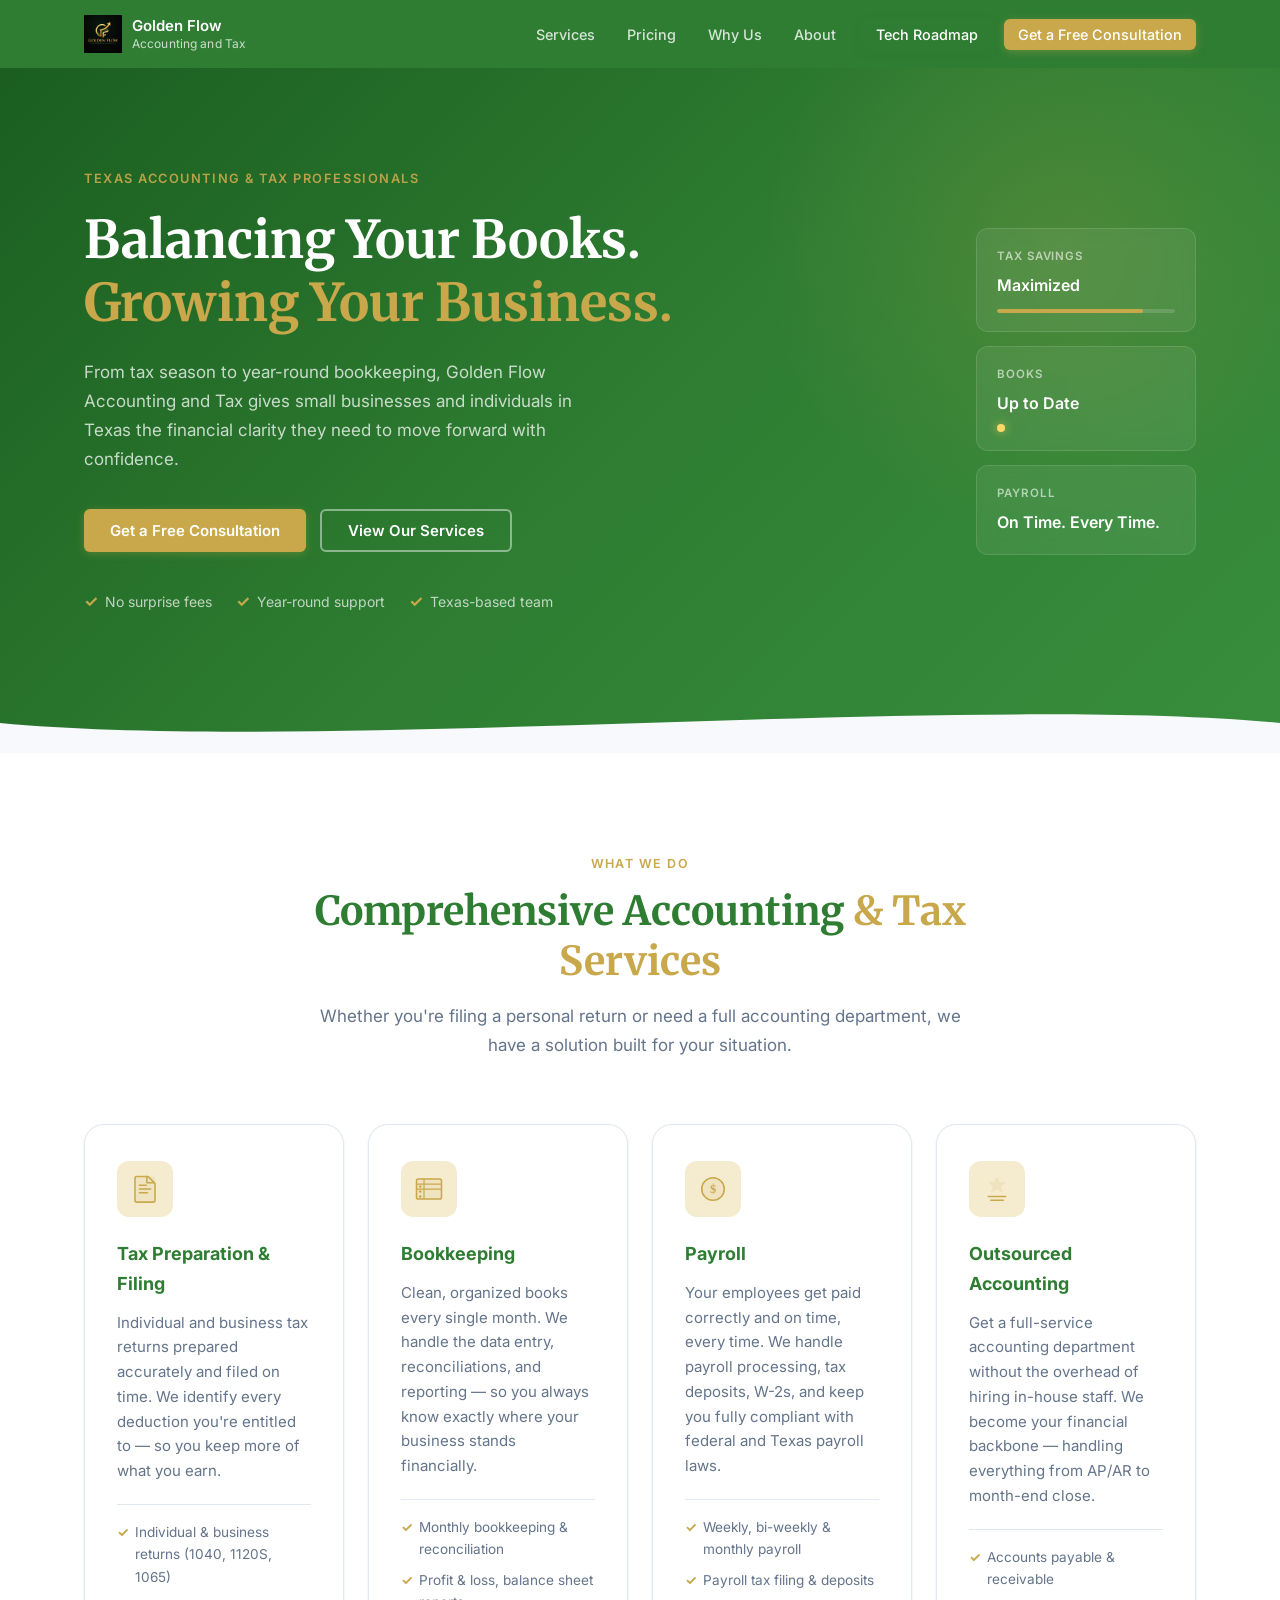
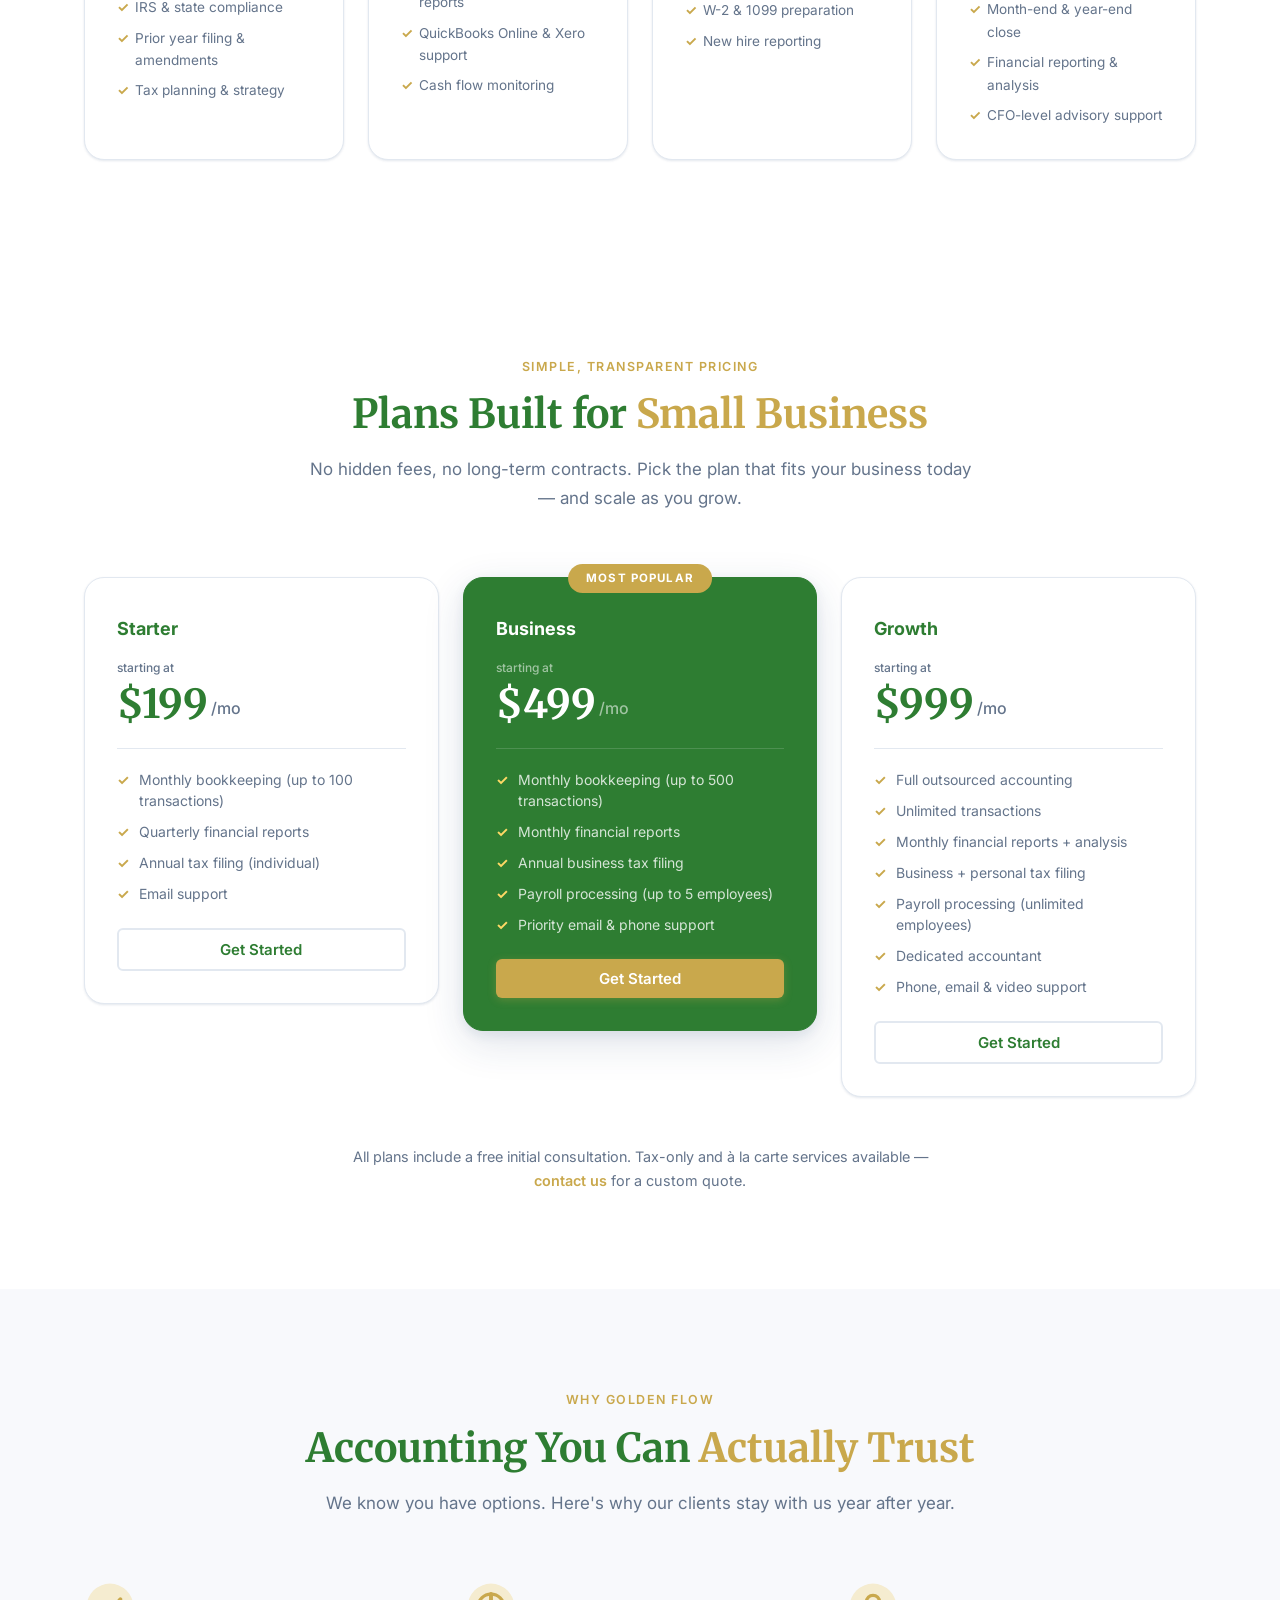
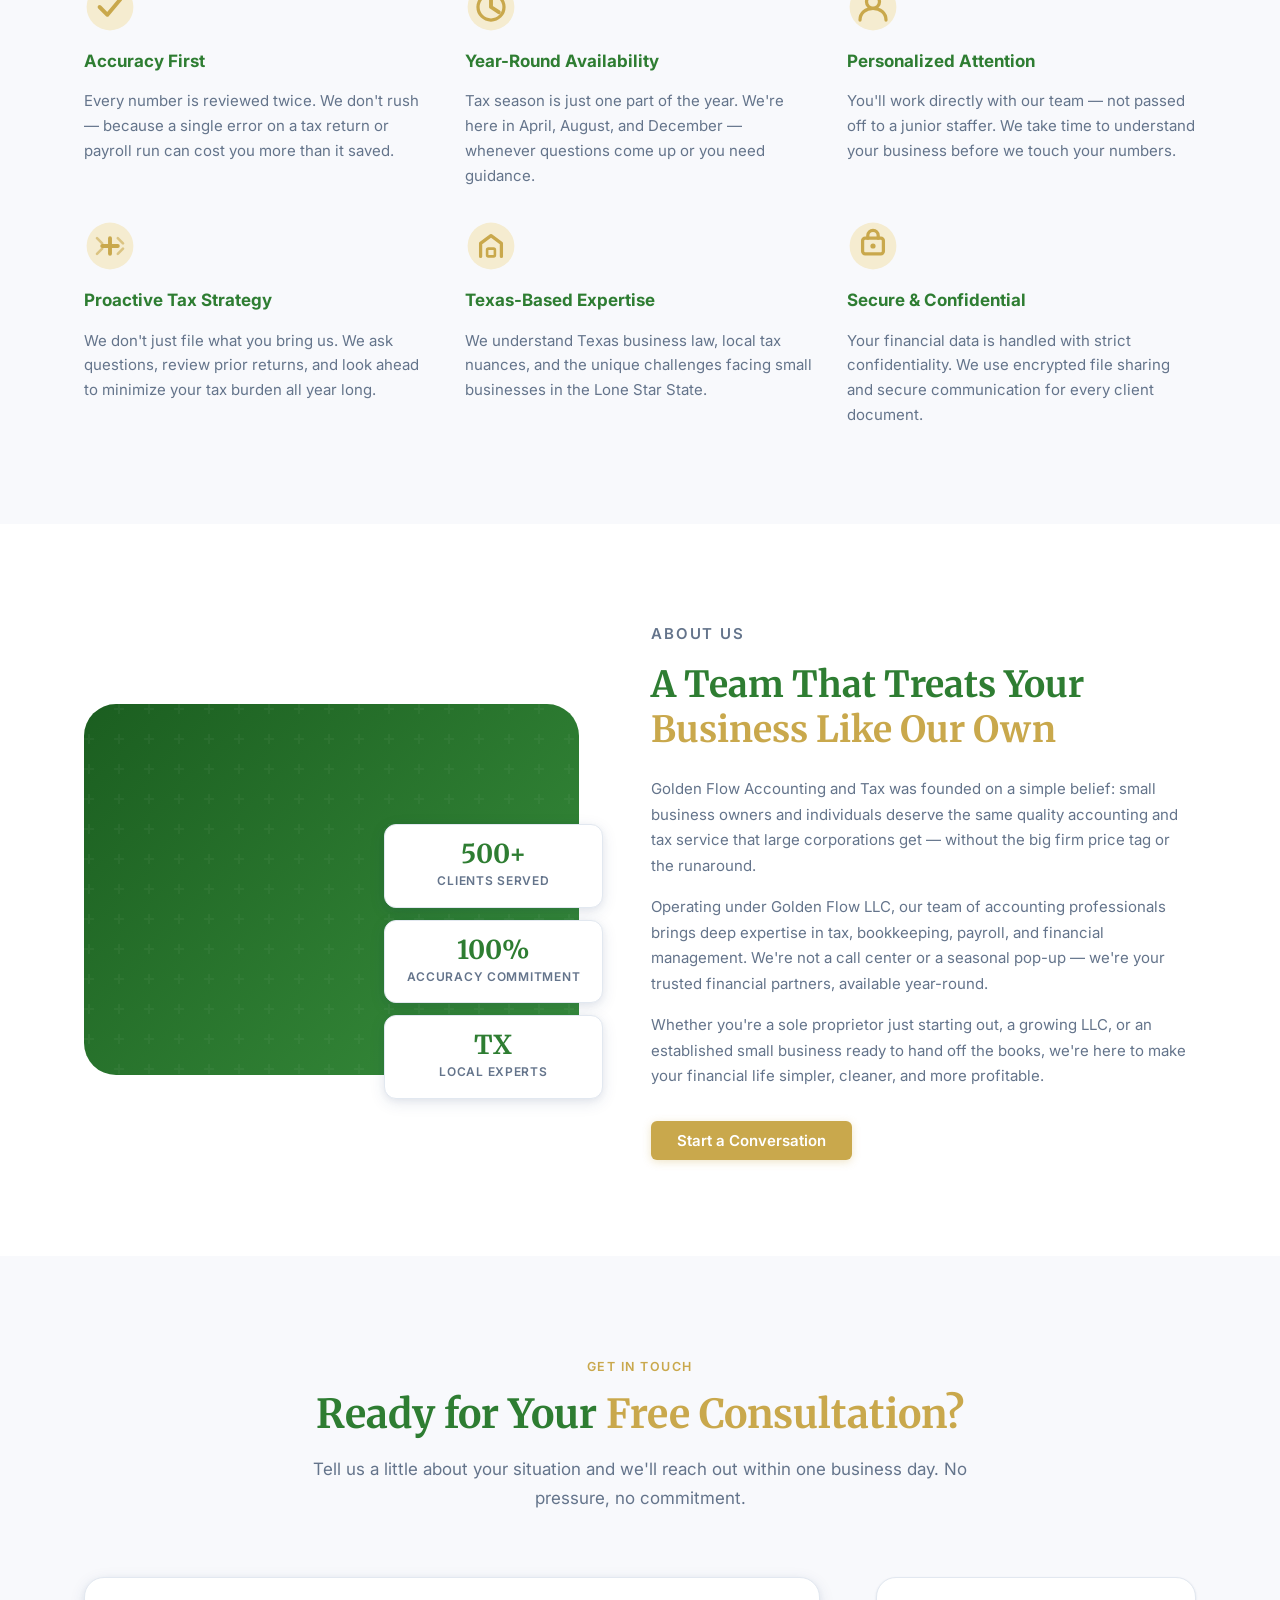
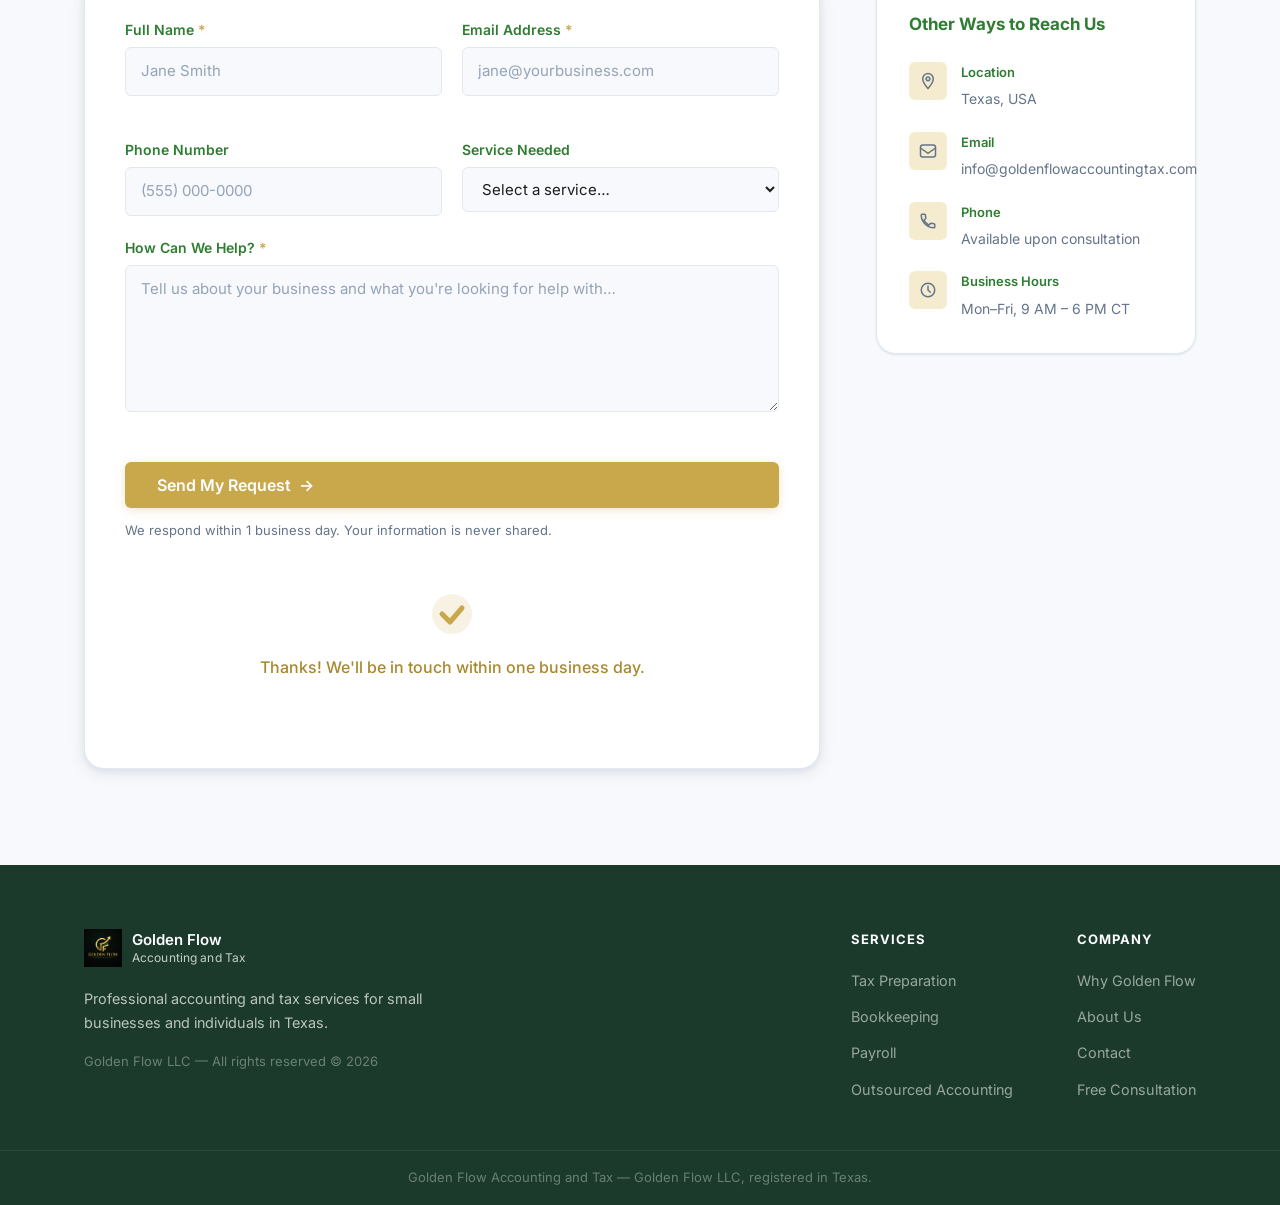
==== index.html @ 3026d21f "Add technical roadmap page with 20 project ideas - Created comprehensive technical roadmap HTML page" ====
<!DOCTYPE html>
<html lang="en">
<head>
  <meta charset="UTF-8" />
  <meta name="viewport" content="width=device-width, initial-scale=1.0" />
  <meta name="description" content="Golden Flow Accounting and Tax — Professional tax preparation, bookkeeping, payroll, and outsourced accounting services for small businesses and individuals in Texas." />
  <title>Golden Flow Accounting and Tax | Texas CPA &amp; Tax Services</title>
  <link rel="stylesheet" href="style.css?v=1774931670" />
  <link rel="preconnect" href="https://fonts.googleapis.com" />
  <link rel="preconnect" href="https://fonts.gstatic.com" crossorigin />
  <link href="https://fonts.googleapis.com/css2?family=Inter:wght@300;400;500;600;700&family=Merriweather:wght@400;700&display=swap" rel="stylesheet" />
</head>
<body>

  <!-- ===== NAVIGATION ===== -->
  <header class="site-header" id="site-header">
    <nav class="nav container">
      <a href="#hero" class="nav-logo">
        <img src="logo.png?v=5" alt="Golden Flow Accounting and Tax" class="logo-image" />
        <span class="logo-text">Golden Flow <em>Accounting and Tax</em></span>
      </a>
      <button class="nav-toggle" id="navToggle" aria-label="Toggle navigation" aria-expanded="false">
        <span></span><span></span><span></span>
      </button>
      <ul class="nav-links" id="navLinks">
        <li><a href="#services">Services</a></li>
        <li><a href="#pricing">Pricing</a></li>
        <li><a href="#why-us">Why Us</a></li>
        <li><a href="#about">About</a></li>
        <li><a href="technical-roadmap.html" class="nav-tech">Tech Roadmap</a></li>
        <li><a href="#contact" class="nav-cta">Get a Free Consultation</a></li>
      </ul>
    </nav>
  </header>

  <main>

    <!-- ===== HERO ===== -->
    <section class="hero" id="hero">
      <div class="hero-bg-shape"></div>
      <div class="container hero-inner">
        <div class="hero-content">
          <p class="hero-eyebrow">Texas Accounting &amp; Tax Professionals</p>
          <h1>Balancing Your Books.<br /><span class="accent-text">Growing Your Business.</span></h1>
          <p class="hero-sub">From tax season to year-round bookkeeping, Golden Flow Accounting and Tax gives small businesses and individuals in Texas the financial clarity they need to move forward with confidence.</p>
          <div class="hero-actions">
            <a href="#contact" class="btn btn-primary">Get a Free Consultation</a>
            <a href="#services" class="btn btn-outline">View Our Services</a>
          </div>
          <ul class="hero-trust">
            <li><span class="check-icon">&#10003;</span> No surprise fees</li>
            <li><span class="check-icon">&#10003;</span> Year-round support</li>
            <li><span class="check-icon">&#10003;</span> Texas-based team</li>
          </ul>
        </div>
        <div class="hero-visual" aria-hidden="true">
          <div class="hero-card card-1">
            <div class="hc-label">Tax Savings</div>
            <div class="hc-value">Maximized</div>
            <div class="hc-bar"><div class="hc-fill"></div></div>
          </div>
          <div class="hero-card card-2">
            <div class="hc-label">Books</div>
            <div class="hc-value">Up to Date</div>
            <div class="hc-dot dot-green"></div>
          </div>
          <div class="hero-card card-3">
            <div class="hc-label">Payroll</div>
            <div class="hc-value">On Time. Every Time.</div>
          </div>
        </div>
      </div>
      <div class="hero-wave">
        <svg viewBox="0 0 1440 80" preserveAspectRatio="none" xmlns="http://www.w3.org/2000/svg">
          <path d="M0,40 C360,80 1080,0 1440,40 L1440,80 L0,80 Z" fill="#F8F9FC"/>
        </svg>
      </div>
    </section>

    <!-- ===== SERVICES ===== -->
    <section class="services section" id="services">
      <div class="container">
        <div class="section-header">
          <p class="section-label">What We Do</p>
          <h2>Comprehensive Accounting <span class="accent-text">& Tax Services</span></h2>
          <p class="section-sub">Whether you're filing a personal return or need a full accounting department, we have a solution built for your situation.</p>
        </div>
        <div class="services-grid">

          <article class="service-card" data-service="tax">
            <div class="service-icon">
              <svg viewBox="0 0 48 48" fill="none" xmlns="http://www.w3.org/2000/svg" aria-hidden="true">
                <rect x="8" y="4" width="32" height="40" rx="3" fill="currentColor" opacity="0.12"/>
                <path d="M8 7a3 3 0 013-3h18l11 11v27a3 3 0 01-3 3H11a3 3 0 01-3-3V7z" stroke="currentColor" stroke-width="2.5" fill="none"/>
                <path d="M27 4v10h11" stroke="currentColor" stroke-width="2.5" stroke-linecap="round" stroke-linejoin="round"/>
                <line x1="15" y1="24" x2="33" y2="24" stroke="currentColor" stroke-width="2.5" stroke-linecap="round"/>
                <line x1="15" y1="30" x2="28" y2="30" stroke="currentColor" stroke-width="2.5" stroke-linecap="round"/>
                <line x1="15" y1="18" x2="26" y2="18" stroke="currentColor" stroke-width="2.5" stroke-linecap="round"/>
              </svg>
            </div>
            <h3>Tax Preparation &amp; Filing</h3>
            <p>Individual and business tax returns prepared accurately and filed on time. We identify every deduction you're entitled to — so you keep more of what you earn.</p>
            <ul class="service-features">
              <li>Individual &amp; business returns (1040, 1120S, 1065)</li>
              <li>IRS &amp; state compliance</li>
              <li>Prior year filing &amp; amendments</li>
              <li>Tax planning &amp; strategy</li>
            </ul>
          </article>

          <article class="service-card" data-service="bookkeeping">
            <div class="service-icon">
              <svg viewBox="0 0 48 48" fill="none" xmlns="http://www.w3.org/2000/svg" aria-hidden="true">
                <rect x="4" y="8" width="40" height="32" rx="3" fill="currentColor" opacity="0.12"/>
                <rect x="4" y="8" width="40" height="32" rx="3" stroke="currentColor" stroke-width="2.5" fill="none"/>
                <line x1="4" y1="16" x2="44" y2="16" stroke="currentColor" stroke-width="2"/>
                <line x1="4" y1="24" x2="44" y2="24" stroke="currentColor" stroke-width="2"/>
                <line x1="16" y1="8" x2="16" y2="40" stroke="currentColor" stroke-width="2"/>
                <circle cx="10" cy="20" r="2" fill="currentColor"/>
                <circle cx="10" cy="28" r="2" fill="currentColor"/>
                <circle cx="10" cy="36" r="2" fill="currentColor"/>
              </svg>
            </div>
            <h3>Bookkeeping</h3>
            <p>Clean, organized books every single month. We handle the data entry, reconciliations, and reporting — so you always know exactly where your business stands financially.</p>
            <ul class="service-features">
              <li>Monthly bookkeeping &amp; reconciliation</li>
              <li>Profit &amp; loss, balance sheet reports</li>
              <li>QuickBooks Online &amp; Xero support</li>
              <li>Cash flow monitoring</li>
            </ul>
          </article>

          <article class="service-card" data-service="payroll">
            <div class="service-icon">
              <svg viewBox="0 0 48 48" fill="none" xmlns="http://www.w3.org/2000/svg" aria-hidden="true">
                <circle cx="24" cy="24" r="18" fill="currentColor" opacity="0.12"/>
                <circle cx="24" cy="24" r="18" stroke="currentColor" stroke-width="2.5" fill="none"/>
                <text x="24" y="31" text-anchor="middle" font-size="20" font-weight="700" fill="currentColor" font-family="serif">$</text>
              </svg>
            </div>
            <h3>Payroll</h3>
            <p>Your employees get paid correctly and on time, every time. We handle payroll processing, tax deposits, W-2s, and keep you fully compliant with federal and Texas payroll laws.</p>
            <ul class="service-features">
              <li>Weekly, bi-weekly &amp; monthly payroll</li>
              <li>Payroll tax filing &amp; deposits</li>
              <li>W-2 &amp; 1099 preparation</li>
              <li>New hire reporting</li>
            </ul>
          </article>

          <article class="service-card" data-service="outsourced">
            <div class="service-icon">
              <svg viewBox="0 0 48 48" fill="none" xmlns="http://www.w3.org/2000/svg" aria-hidden="true">
                <path d="M24 6l4 8h8l-6.5 6 2.5 8L24 23l-8 5 2.5-8L12 14h8z" fill="currentColor" opacity="0.12" stroke="currentColor" stroke-width="2.5" stroke-linejoin="round"/>
                <path d="M10 36h28M14 42h20" stroke="currentColor" stroke-width="2.5" stroke-linecap="round"/>
              </svg>
            </div>
            <h3>Outsourced Accounting</h3>
            <p>Get a full-service accounting department without the overhead of hiring in-house staff. We become your financial backbone — handling everything from AP/AR to month-end close.</p>
            <ul class="service-features">
              <li>Accounts payable &amp; receivable</li>
              <li>Month-end &amp; year-end close</li>
              <li>Financial reporting &amp; analysis</li>
              <li>CFO-level advisory support</li>
            </ul>
          </article>

        </div>
      </div>
    </section>

    <!-- ===== PRICING ===== -->
    <section class="pricing section" id="pricing">
      <div class="container">
        <div class="section-header">
          <p class="section-label">Simple, Transparent Pricing</p>
          <h2>Plans Built for <span class="accent-text">Small Business</span></h2>
          <p class="section-sub">No hidden fees, no long-term contracts. Pick the plan that fits your business today — and scale as you grow.</p>
        </div>
        <div class="pricing-grid">

          <article class="pricing-card">
            <div class="pricing-card-header">
              <h3>Starter</h3>
              <div class="pricing-price">
                <span class="pricing-from">starting at</span>
                <span class="pricing-amount">$199</span>
                <span class="pricing-period">/mo</span>
              </div>
            </div>
            <ul class="pricing-features">
              <li>Monthly bookkeeping (up to 100 transactions)</li>
              <li>Quarterly financial reports</li>
              <li>Annual tax filing (individual)</li>
              <li>Email support</li>
            </ul>
            <a href="#contact" class="btn btn-ghost">Get Started</a>
          </article>

          <article class="pricing-card pricing-card--featured">
            <div class="pricing-badge">Most Popular</div>
            <div class="pricing-card-header">
              <h3>Business</h3>
              <div class="pricing-price">
                <span class="pricing-from">starting at</span>
                <span class="pricing-amount">$499</span>
                <span class="pricing-period">/mo</span>
              </div>
            </div>
            <ul class="pricing-features">
              <li>Monthly bookkeeping (up to 500 transactions)</li>
              <li>Monthly financial reports</li>
              <li>Annual business tax filing</li>
              <li>Payroll processing (up to 5 employees)</li>
              <li>Priority email &amp; phone support</li>
            </ul>
            <a href="#contact" class="btn btn-primary">Get Started</a>
          </article>

          <article class="pricing-card">
            <div class="pricing-card-header">
              <h3>Growth</h3>
              <div class="pricing-price">
                <span class="pricing-from">starting at</span>
                <span class="pricing-amount">$999</span>
                <span class="pricing-period">/mo</span>
              </div>
            </div>
            <ul class="pricing-features">
              <li>Full outsourced accounting</li>
              <li>Unlimited transactions</li>
              <li>Monthly financial reports + analysis</li>
              <li>Business + personal tax filing</li>
              <li>Payroll processing (unlimited employees)</li>
              <li>Dedicated accountant</li>
              <li>Phone, email &amp; video support</li>
            </ul>
            <a href="#contact" class="btn btn-ghost">Get Started</a>
          </article>

        </div>
        <p class="pricing-note">All plans include a free initial consultation. Tax-only and à la carte services available — <a href="#contact">contact us</a> for a custom quote.</p>
      </div>
    </section>

    <!-- ===== WHY CHOOSE US ===== -->
    <section class="why-us section section-alt" id="why-us">
      <div class="container">
        <div class="section-header">
          <p class="section-label">Why Golden Flow</p>
          <h2>Accounting You Can <span class="accent-text">Actually Trust</span></h2>
          <p class="section-sub">We know you have options. Here's why our clients stay with us year after year.</p>
        </div>
        <div class="pillars-grid">

          <div class="pillar">
            <div class="pillar-icon">
              <svg viewBox="0 0 40 40" fill="none" xmlns="http://www.w3.org/2000/svg" aria-hidden="true">
                <circle cx="20" cy="20" r="18" fill="var(--color-accent-light)"/>
                <path d="M12 20l6 6 10-12" stroke="var(--color-accent)" stroke-width="3" stroke-linecap="round" stroke-linejoin="round"/>
              </svg>
            </div>
            <h3>Accuracy First</h3>
            <p>Every number is reviewed twice. We don't rush — because a single error on a tax return or payroll run can cost you more than it saved.</p>
          </div>

          <div class="pillar">
            <div class="pillar-icon">
              <svg viewBox="0 0 40 40" fill="none" xmlns="http://www.w3.org/2000/svg" aria-hidden="true">
                <circle cx="20" cy="20" r="18" fill="var(--color-accent-light)"/>
                <path d="M20 10v10l6 4" stroke="var(--color-accent)" stroke-width="3" stroke-linecap="round" stroke-linejoin="round"/>
                <circle cx="20" cy="20" r="10" stroke="var(--color-accent)" stroke-width="2.5" fill="none"/>
              </svg>
            </div>
            <h3>Year-Round Availability</h3>
            <p>Tax season is just one part of the year. We're here in April, August, and December — whenever questions come up or you need guidance.</p>
          </div>

          <div class="pillar">
            <div class="pillar-icon">
              <svg viewBox="0 0 40 40" fill="none" xmlns="http://www.w3.org/2000/svg" aria-hidden="true">
                <circle cx="20" cy="20" r="18" fill="var(--color-accent-light)"/>
                <circle cx="20" cy="16" r="5" stroke="var(--color-accent)" stroke-width="2.5" fill="none"/>
                <path d="M10 30c0-5.5 4.5-9 10-9s10 3.5 10 9" stroke="var(--color-accent)" stroke-width="2.5" stroke-linecap="round" fill="none"/>
              </svg>
            </div>
            <h3>Personalized Attention</h3>
            <p>You'll work directly with our team — not passed off to a junior staffer. We take time to understand your business before we touch your numbers.</p>
          </div>

          <div class="pillar">
            <div class="pillar-icon">
              <svg viewBox="0 0 40 40" fill="none" xmlns="http://www.w3.org/2000/svg" aria-hidden="true">
                <circle cx="20" cy="20" r="18" fill="var(--color-accent-light)"/>
                <path d="M14 20h12M20 14v12" stroke="var(--color-accent)" stroke-width="3" stroke-linecap="round"/>
                <path d="M10 14l4 4M26 14l4 4M10 26l4-4M26 26l4-4" stroke="var(--color-accent)" stroke-width="2" stroke-linecap="round" opacity="0.6"/>
              </svg>
            </div>
            <h3>Proactive Tax Strategy</h3>
            <p>We don't just file what you bring us. We ask questions, review prior returns, and look ahead to minimize your tax burden all year long.</p>
          </div>

          <div class="pillar">
            <div class="pillar-icon">
              <svg viewBox="0 0 40 40" fill="none" xmlns="http://www.w3.org/2000/svg" aria-hidden="true">
                <circle cx="20" cy="20" r="18" fill="var(--color-accent-light)"/>
                <path d="M12 28V18l8-6 8 6v10" stroke="var(--color-accent)" stroke-width="2.5" stroke-linecap="round" stroke-linejoin="round" fill="none"/>
                <rect x="17" y="22" width="6" height="6" rx="1" stroke="var(--color-accent)" stroke-width="2" fill="none"/>
              </svg>
            </div>
            <h3>Texas-Based Expertise</h3>
            <p>We understand Texas business law, local tax nuances, and the unique challenges facing small businesses in the Lone Star State.</p>
          </div>

          <div class="pillar">
            <div class="pillar-icon">
              <svg viewBox="0 0 40 40" fill="none" xmlns="http://www.w3.org/2000/svg" aria-hidden="true">
                <circle cx="20" cy="20" r="18" fill="var(--color-accent-light)"/>
                <rect x="12" y="14" width="16" height="12" rx="2" stroke="var(--color-accent)" stroke-width="2.5" fill="none"/>
                <path d="M16 14v-2a4 4 0 018 0v2" stroke="var(--color-accent)" stroke-width="2.5" stroke-linecap="round" fill="none"/>
                <circle cx="20" cy="20" r="2" fill="var(--color-accent)"/>
              </svg>
            </div>
            <h3>Secure &amp; Confidential</h3>
            <p>Your financial data is handled with strict confidentiality. We use encrypted file sharing and secure communication for every client document.</p>
          </div>

        </div>
      </div>
    </section>

    <!-- ===== ABOUT ===== -->
    <section class="about section" id="about">
      <div class="container about-inner">
        <div class="about-visual" aria-hidden="true">
          <div class="about-shape"></div>
          <div class="about-stats">
            <div class="stat">
              <span class="stat-number">500+</span>
              <span class="stat-label">Clients Served</span>
            </div>
            <div class="stat">
              <span class="stat-number">100%</span>
              <span class="stat-label">Accuracy Commitment</span>
            </div>
            <div class="stat">
              <span class="stat-number">TX</span>
              <span class="stat-label">Local Experts</span>
            </div>
          </div>
        </div>
        <div class="about-content">
          <p class="section-label">About Us</p>
          <h2>A Team That Treats Your <span class="accent-text">Business Like Our Own</span></h2>
          <p>Golden Flow Accounting and Tax was founded on a simple belief: small business owners and individuals deserve the same quality accounting and tax service that large corporations get — without the big firm price tag or the runaround.</p>
          <p>Operating under Golden Flow LLC, our team of accounting professionals brings deep expertise in tax, bookkeeping, payroll, and financial management. We're not a call center or a seasonal pop-up — we're your trusted financial partners, available year-round.</p>
          <p>Whether you're a sole proprietor just starting out, a growing LLC, or an established small business ready to hand off the books, we're here to make your financial life simpler, cleaner, and more profitable.</p>
          <a href="#contact" class="btn btn-primary">Start a Conversation</a>
        </div>
      </div>
    </section>

    <!-- ===== CONTACT ===== -->
    <section class="contact section section-alt" id="contact">
      <div class="container">
        <div class="section-header">
          <p class="section-label">Get in Touch</p>
          <h2>Ready for Your <span class="accent-text">Free Consultation?</span></h2>
          <p class="section-sub">Tell us a little about your situation and we'll reach out within one business day. No pressure, no commitment.</p>
        </div>
        <div class="contact-layout">
          <form class="contact-form" id="contactForm" novalidate>
            <div class="form-row">
              <div class="form-group">
                <label for="name">Full Name <span class="required" aria-hidden="true">*</span></label>
                <input type="text" id="name" name="name" placeholder="Jane Smith" required autocomplete="name" />
                <span class="field-error" role="alert"></span>
              </div>
              <div class="form-group">
                <label for="email">Email Address <span class="required" aria-hidden="true">*</span></label>
                <input type="email" id="email" name="email" placeholder="jane@yourbusiness.com" required autocomplete="email" />
                <span class="field-error" role="alert"></span>
              </div>
            </div>
            <div class="form-row">
              <div class="form-group">
                <label for="phone">Phone Number</label>
                <input type="tel" id="phone" name="phone" placeholder="(555) 000-0000" autocomplete="tel" />
              </div>
              <div class="form-group">
                <label for="service">Service Needed</label>
                <select id="service" name="service">
                  <option value="">Select a service…</option>
                  <option value="tax">Tax Preparation &amp; Filing</option>
                  <option value="bookkeeping">Bookkeeping</option>
                  <option value="payroll">Payroll</option>
                  <option value="outsourced">Outsourced Accounting</option>
                  <option value="multiple">Multiple Services</option>
                  <option value="unsure">Not Sure Yet</option>
                </select>
              </div>
            </div>
            <div class="form-group">
              <label for="message">How Can We Help? <span class="required" aria-hidden="true">*</span></label>
              <textarea id="message" name="message" rows="5" placeholder="Tell us about your business and what you're looking for help with…" required></textarea>
              <span class="field-error" role="alert"></span>
            </div>
            <div class="form-footer">
              <button type="submit" class="btn btn-primary btn-lg" id="submitBtn">
                <span class="btn-text">Send My Request</span>
                <span class="btn-icon" aria-hidden="true">&#8594;</span>
              </button>
              <p class="form-note">We respond within 1 business day. Your information is never shared.</p>
            </div>
            <div class="form-success" id="formSuccess" aria-live="polite" hidden>
              <svg viewBox="0 0 24 24" fill="none" xmlns="http://www.w3.org/2000/svg" aria-hidden="true">
                <circle cx="12" cy="12" r="10" fill="var(--color-accent)" opacity="0.15"/>
                <path d="M7 12l4 4 6-7" stroke="var(--color-accent)" stroke-width="2.5" stroke-linecap="round" stroke-linejoin="round"/>
              </svg>
              <p>Thanks! We'll be in touch within one business day.</p>
            </div>
          </form>

          <aside class="contact-info">
            <h3>Other Ways to Reach Us</h3>
            <ul class="contact-details">
              <li>
                <span class="ci-icon" aria-hidden="true">
                  <svg viewBox="0 0 24 24" fill="none" xmlns="http://www.w3.org/2000/svg">
                    <path d="M12 2C8.13 2 5 5.13 5 9c0 5.25 7 13 7 13s7-7.75 7-13c0-3.87-3.13-7-7-7z" stroke="currentColor" stroke-width="2" fill="none"/>
                    <circle cx="12" cy="9" r="2.5" stroke="currentColor" stroke-width="2" fill="none"/>
                  </svg>
                </span>
                <div>
                  <strong>Location</strong>
                  <span>Texas, USA</span>
                </div>
              </li>
              <li>
                <span class="ci-icon" aria-hidden="true">
                  <svg viewBox="0 0 24 24" fill="none" xmlns="http://www.w3.org/2000/svg">
                    <rect x="2" y="4" width="20" height="16" rx="3" stroke="currentColor" stroke-width="2" fill="none"/>
                    <path d="M2 8l10 7 10-7" stroke="currentColor" stroke-width="2" stroke-linecap="round"/>
                  </svg>
                </span>
                <div>
                  <strong>Email</strong>
                  <span>info@goldenflowaccountingtax.com</span>
                </div>
              </li>
              <li>
                <span class="ci-icon" aria-hidden="true">
                  <svg viewBox="0 0 24 24" fill="none" xmlns="http://www.w3.org/2000/svg">
                    <path d="M6.6 10.8c1.4 2.8 3.8 5.1 6.6 6.6l2.2-2.2c.3-.3.7-.4 1-.2 1.1.4 2.3.6 3.6.6.6 0 1 .4 1 1V20c0 .6-.4 1-1 1C10.6 21 3 13.4 3 4c0-.6.4-1 1-1h3.5c.6 0 1 .4 1 1 0 1.3.2 2.5.6 3.6.1.3 0 .7-.2 1L6.6 10.8z" stroke="currentColor" stroke-width="2" fill="none"/>
                  </svg>
                </span>
                <div>
                  <strong>Phone</strong>
                  <span>Available upon consultation</span>
                </div>
              </li>
              <li>
                <span class="ci-icon" aria-hidden="true">
                  <svg viewBox="0 0 24 24" fill="none" xmlns="http://www.w3.org/2000/svg">
                    <circle cx="12" cy="12" r="9" stroke="currentColor" stroke-width="2" fill="none"/>
                    <path d="M12 7v5l3 3" stroke="currentColor" stroke-width="2" stroke-linecap="round"/>
                  </svg>
                </span>
                <div>
                  <strong>Business Hours</strong>
                  <span>Mon–Fri, 9 AM – 6 PM CT</span>
                </div>
              </li>
            </ul>
          </aside>
        </div>
      </div>
    </section>

  </main>

  <!-- ===== FOOTER ===== -->
  <footer class="site-footer">
    <div class="container footer-inner">
      <div class="footer-brand">
        <a href="#hero" class="nav-logo">
          <img src="logo.png?v=5" alt="Golden Flow Accounting and Tax" class="logo-image" />
          <span class="logo-text">Golden Flow <em>Accounting and Tax</em></span>
        </a>
        <p>Professional accounting and tax services for small businesses and individuals in Texas.</p>
        <p class="footer-legal">Golden Flow LLC &mdash; All rights reserved &copy; <span id="year"></span></p>
      </div>
      <nav class="footer-nav" aria-label="Footer navigation">
        <div class="footer-nav-col">
          <h4>Services</h4>
          <ul>
            <li><a href="#services">Tax Preparation</a></li>
            <li><a href="#services">Bookkeeping</a></li>
            <li><a href="#services">Payroll</a></li>
            <li><a href="#services">Outsourced Accounting</a></li>
          </ul>
        </div>
        <div class="footer-nav-col">
          <h4>Company</h4>
          <ul>
            <li><a href="#why-us">Why Golden Flow</a></li>
            <li><a href="#about">About Us</a></li>
            <li><a href="#contact">Contact</a></li>
            <li><a href="#contact">Free Consultation</a></li>
          </ul>
        </div>
      </nav>
    </div>
    <div class="footer-bar">
      <div class="container">
        <p>Golden Flow Accounting and Tax — Golden Flow LLC, registered in Texas.</p>
      </div>
    </div>
  </footer>

  <script>
    // ── Year in footer
    document.getElementById('year').textContent = new Date().getFullYear();

    // ── Sticky header shadow
    const header = document.getElementById('site-header');
    window.addEventListener('scroll', () => {
      header.classList.toggle('scrolled', window.scrollY > 20);
    }, { passive: true });

    // ── Mobile nav toggle
    const navToggle = document.getElementById('navToggle');
    const navLinks = document.getElementById('navLinks');
    navToggle.addEventListener('click', () => {
      const open = navLinks.classList.toggle('open');
      navToggle.setAttribute('aria-expanded', open);
    });

    // Close nav when a link is clicked
    navLinks.querySelectorAll('a').forEach(link => {
      link.addEventListener('click', () => {
        navLinks.classList.remove('open');
        navToggle.setAttribute('aria-expanded', 'false');
      });
    });

    // ── Smooth active nav highlight on scroll
    const sections = document.querySelectorAll('section[id]');
    const navItems = document.querySelectorAll('.nav-links a[href^="#"]');
    const observer = new IntersectionObserver((entries) => {
      entries.forEach(entry => {
        if (entry.isIntersecting) {
          navItems.forEach(a => {
            a.classList.toggle('active', a.getAttribute('href') === '#' + entry.target.id);
          });
        }
      });
    }, { rootMargin: '-40% 0px -55% 0px' });
    sections.forEach(s => observer.observe(s));

    // ── Reveal on scroll
    const revealEls = document.querySelectorAll('.service-card, .pricing-card, .pillar, .stat, .about-content');
    const revealObserver = new IntersectionObserver((entries) => {
      entries.forEach(entry => {
        if (entry.isIntersecting) {
          entry.target.classList.add('visible');
          revealObserver.unobserve(entry.target);
        }
      });
    }, { threshold: 0.12 });
    revealEls.forEach(el => { el.classList.add('reveal'); revealObserver.observe(el); });

    // ── Contact form (client-side demo — wire up to Formspree or backend)
    const form = document.getElementById('contactForm');
    const successMsg = document.getElementById('formSuccess');
    const submitBtn = document.getElementById('submitBtn');

    function validateField(input) {
      const error = input.parentElement.querySelector('.field-error');
      if (!error) return true;
      if (!input.checkValidity()) {
        const msg = input.type === 'email' ? 'Please enter a valid email address.'
          : 'This field is required.';
        error.textContent = msg;
        input.setAttribute('aria-invalid', 'true');
        return false;
      }
      error.textContent = '';
      input.removeAttribute('aria-invalid');
      return true;
    }

    form.querySelectorAll('[required]').forEach(input => {
      input.addEventListener('blur', () => validateField(input));
    });

    form.addEventListener('submit', e => {
      e.preventDefault();
      let valid = true;
      form.querySelectorAll('[required]').forEach(input => {
        if (!validateField(input)) valid = false;
      });
      if (!valid) return;

      // Simulate submission — replace this block with your actual form handler
      submitBtn.disabled = true;
      submitBtn.querySelector('.btn-text').textContent = 'Sending…';
      setTimeout(() => {
        form.reset();
        form.hidden = true;
        successMsg.hidden = false;
        submitBtn.disabled = false;
        submitBtn.querySelector('.btn-text').textContent = 'Send My Request';
      }, 800);
    });
  </script>

</body>
</html>
---- style.css ----
/* ================================================================
   Golden Flow Accounting and Tax — style.css
   ================================================================ */

/* ── Custom Properties ─────────────────────────────────────────── */
:root {
  --color-primary:       #2E7D32;   /* Deep forest green */
  --color-primary-dark:  #1B5E20;
  --color-primary-mid:   #388E3C;
  --color-accent:        #C9A84C;   /* Warm gold */
  --color-accent-dark:   #A8892E;
  --color-accent-light:  #F5ECD0;
  --color-gold:          #C9A84C;   /* Gold highlight */
  --color-text:          #1C1C1C;
  --color-text-muted:    #64748B;
  --color-border:        #E2E8F0;
  --color-bg:            #ffffff;
  --color-bg-alt:        #F8F9FC;
  --color-bg-dark:       #1B3A2B;

  --font-sans:   'Inter', system-ui, -apple-system, sans-serif;
  --font-serif:  'Merriweather', Georgia, serif;

  --radius-sm:   6px;
  --radius-md:   12px;
  --radius-lg:   20px;
  --radius-xl:   32px;

  --shadow-sm:   0 1px 3px rgba(27,58,107,.07), 0 1px 2px rgba(27,58,107,.05);
  --shadow-md:   0 4px 16px rgba(27,58,107,.10), 0 2px 6px rgba(27,58,107,.06);
  --shadow-lg:   0 12px 40px rgba(27,58,107,.14), 0 4px 12px rgba(27,58,107,.08);

  --transition:  all 0.22s ease;
  --max-w:       1160px;
}

/* ── Reset & Base ───────────────────────────────────────────────── */
*, *::before, *::after { box-sizing: border-box; margin: 0; padding: 0; }

html {
  scroll-behavior: smooth;
  font-size: 16px;
  -webkit-text-size-adjust: 100%;
}

body {
  font-family: var(--font-sans);
  color: var(--color-text);
  background: var(--color-bg);
  line-height: 1.65;
  -webkit-font-smoothing: antialiased;
  overflow-x: hidden;
}

img, svg { display: block; max-width: 100%; }
a { color: inherit; text-decoration: none; }
ul { list-style: none; }
button, input, select, textarea {
  font: inherit;
  color: inherit;
  border: none;
  background: transparent;
  outline: none;
}
button { cursor: pointer; }

/* ── Utility ────────────────────────────────────────────────────── */
.container {
  width: 100%;
  max-width: var(--max-w);
  margin: 0 auto;
  padding: 0 24px;
}

.section       { padding: 96px 0; }
.section-alt   { background: var(--color-bg-alt); }

.section-header {
  text-align: center;
  max-width: 680px;
  margin: 0 auto 64px;
}

.section-label {
  display: inline-block;
  font-size: 0.78rem;
  font-weight: 600;
  letter-spacing: 0.12em;
  text-transform: uppercase;
  color: var(--color-accent);
  margin-bottom: 12px;
}

.section-header h2 {
  font-family: var(--font-serif);
  font-size: clamp(1.75rem, 3.5vw, 2.5rem);
  line-height: 1.25;
  color: var(--color-primary);
  margin-bottom: 16px;
}

.section-sub {
  font-size: 1.0625rem;
  color: var(--color-text-muted);
  line-height: 1.7;
}

.accent-text { color: var(--color-accent); }

/* ── Buttons ────────────────────────────────────────────────────── */
.btn {
  display: inline-flex;
  align-items: center;
  gap: 8px;
  padding: 12px 26px;
  border-radius: var(--radius-sm);
  font-size: 0.9375rem;
  font-weight: 600;
  line-height: 1;
  transition: var(--transition);
  white-space: nowrap;
}

.btn-primary {
  background: var(--color-accent);
  color: #fff;
  box-shadow: 0 2px 8px rgba(201,168,76,.3);
}
.btn-primary:hover {
  background: var(--color-accent-dark);
  box-shadow: 0 4px 14px rgba(201,168,76,.4);
  transform: translateY(-1px);
}

.btn-outline {
  border: 2px solid rgba(255,255,255,.45);
  color: #fff;
}
.btn-outline:hover {
  border-color: #fff;
  background: rgba(255,255,255,.12);
}

.btn-lg { padding: 15px 32px; font-size: 1rem; }

/* ── Reveal animation ───────────────────────────────────────────── */
.reveal {
  opacity: 0;
  transform: translateY(24px);
  transition: opacity 0.5s ease, transform 0.5s ease;
}
.reveal.visible {
  opacity: 1;
  transform: none;
}

/* ================================================================
   NAVIGATION
   ================================================================ */
.site-header {
  position: sticky;
  top: 0;
  z-index: 100;
  background: var(--color-primary);
  transition: box-shadow 0.2s ease;
}
.site-header.scrolled {
  box-shadow: 0 2px 20px rgba(0,0,0,.25);
}

.nav {
  display: flex;
  align-items: center;
  justify-content: space-between;
  height: 68px;
  gap: 24px;
}

.nav-logo {
  display: flex;
  align-items: center;
  gap: 10px;
  flex-shrink: 0;
}

.logo-image {
  height: 38px;
  width: auto;
  flex-shrink: 0;
}

.logo-mark {
  width: 38px;
  height: 38px;
  border-radius: var(--radius-sm);
  background: var(--color-accent);
  color: #fff;
  font-weight: 700;
  font-size: 0.875rem;
  display: grid;
  place-items: center;
  flex-shrink: 0;
  letter-spacing: 0.04em;
}

.logo-text {
  color: #fff;
  font-size: 0.9375rem;
  font-weight: 600;
  line-height: 1.25;
}
.logo-text em {
  display: block;
  font-style: normal;
  font-weight: 400;
  font-size: 0.75rem;
  opacity: 0.75;
  letter-spacing: 0.01em;
}

.nav-links {
  display: flex;
  align-items: center;
  gap: 4px;
}

.nav-links a {
  color: rgba(255,255,255,.8);
  font-size: 0.9rem;
  font-weight: 500;
  padding: 7px 14px;
  border-radius: var(--radius-sm);
  transition: var(--transition);
}
.nav-links a:hover,
.nav-links a.active {
  color: #fff;
  background: rgba(255,255,255,.1);
}

.nav-tech {
  background: #2E7D32 !important;
  color: #fff !important;
  margin-left: 8px;
  box-shadow: 0 2px 8px rgba(46,125,50,.35);
}
.nav-tech:hover {
  background: #1B5E20 !important;
}

.nav-cta {
  background: var(--color-accent) !important;
  color: #fff !important;
  margin-left: 8px;
  box-shadow: 0 2px 8px rgba(201,168,76,.35);
}
.nav-cta:hover {
  background: var(--color-accent-dark) !important;
}

.nav-toggle {
  display: none;
  flex-direction: column;
  justify-content: center;
  align-items: center;
  gap: 5px;
  padding: 10px;
  margin-left: auto;
  min-width: 44px;
  min-height: 44px;
}
.nav-toggle span {
  display: block;
  width: 22px;
  height: 2px;
  background: #fff;
  border-radius: 2px;
  transition: var(--transition);
}

/* ================================================================
   HERO
   ================================================================ */
.hero {
  position: relative;
  background: linear-gradient(135deg, var(--color-primary-dark) 0%, var(--color-primary) 50%, var(--color-primary-mid) 100%);
  overflow: hidden;
  padding: 100px 0 0;
}

.hero-bg-shape {
  position: absolute;
  top: -120px;
  right: -80px;
  width: 600px;
  height: 600px;
  background: radial-gradient(circle, rgba(201,168,76,.18) 0%, transparent 70%);
  pointer-events: none;
}

.hero-inner {
  display: grid;
  grid-template-columns: 1fr auto;
  gap: 48px;
  align-items: center;
  padding-bottom: 80px;
}

.hero-eyebrow {
  font-size: 0.8rem;
  font-weight: 600;
  letter-spacing: 0.12em;
  text-transform: uppercase;
  color: var(--color-accent);
  margin-bottom: 20px;
  opacity: 0.9;
}

.hero-content h1 {
  font-family: var(--font-serif);
  font-size: clamp(2rem, 4.5vw, 3.25rem);
  color: #fff;
  line-height: 1.2;
  margin-bottom: 24px;
}

.hero-sub {
  font-size: 1.0625rem;
  color: rgba(255,255,255,.75);
  max-width: 520px;
  line-height: 1.7;
  margin-bottom: 36px;
}

.hero-actions {
  display: flex;
  gap: 14px;
  flex-wrap: wrap;
  margin-bottom: 36px;
}

.hero-trust {
  display: flex;
  gap: 24px;
  flex-wrap: wrap;
}
.hero-trust li {
  display: flex;
  align-items: center;
  gap: 7px;
  font-size: 0.875rem;
  color: rgba(255,255,255,.7);
}
.check-icon {
  color: var(--color-accent);
  font-weight: 700;
  font-size: 1rem;
}

/* Hero visual cards */
.hero-visual {
  display: flex;
  flex-direction: column;
  gap: 14px;
  min-width: 220px;
}

.hero-card {
  background: rgba(255,255,255,.07);
  border: 1px solid rgba(255,255,255,.12);
  backdrop-filter: blur(8px);
  border-radius: var(--radius-md);
  padding: 18px 20px;
  color: #fff;
}

.hc-label {
  font-size: 0.72rem;
  font-weight: 600;
  letter-spacing: 0.08em;
  text-transform: uppercase;
  opacity: 0.6;
  margin-bottom: 6px;
}
.hc-value {
  font-size: 1rem;
  font-weight: 600;
}
.hc-bar {
  margin-top: 10px;
  height: 4px;
  background: rgba(255,255,255,.15);
  border-radius: 4px;
  overflow: hidden;
}
.hc-fill {
  height: 100%;
  width: 82%;
  background: var(--color-accent);
  border-radius: 4px;
}
.hc-dot {
  width: 8px;
  height: 8px;
  border-radius: 50%;
  margin-top: 8px;
}
.dot-green { background: #FFD966; box-shadow: 0 0 8px rgba(255,217,102,.6); }

.hero-wave {
  line-height: 0;
  margin-top: -2px;
}
.hero-wave svg {
  width: 100%;
  height: 60px;
}

/* ================================================================
   SERVICES
   ================================================================ */
.services-grid {
  display: grid;
  grid-template-columns: repeat(auto-fit, minmax(260px, 1fr));
  gap: 24px;
}

.service-card {
  background: var(--color-bg);
  border: 1px solid var(--color-border);
  border-radius: var(--radius-lg);
  padding: 36px 32px 32px;
  box-shadow: var(--shadow-sm);
  transition: var(--transition);
  position: relative;
  overflow: hidden;
}

.service-card::before {
  content: '';
  position: absolute;
  top: 0;
  left: 0;
  right: 0;
  height: 3px;
  background: var(--color-accent);
  opacity: 0;
  transition: opacity 0.22s ease;
}

.service-card:hover {
  transform: translateY(-4px);
  box-shadow: var(--shadow-lg);
  border-color: var(--color-accent);
}
.service-card:hover::before { opacity: 1; }

.service-icon {
  width: 56px;
  height: 56px;
  border-radius: var(--radius-md);
  background: var(--color-accent-light);
  color: var(--color-accent);
  display: grid;
  place-items: center;
  margin-bottom: 22px;
}
.service-icon svg { width: 30px; height: 30px; }

.service-card h3 {
  font-size: 1.125rem;
  font-weight: 700;
  color: var(--color-primary);
  margin-bottom: 12px;
}

.service-card p {
  font-size: 0.9375rem;
  color: var(--color-text-muted);
  line-height: 1.65;
  margin-bottom: 20px;
}

.service-features {
  border-top: 1px solid var(--color-border);
  padding-top: 16px;
  display: flex;
  flex-direction: column;
  gap: 8px;
}
.service-features li {
  font-size: 0.85rem;
  color: var(--color-text-muted);
  padding-left: 18px;
  position: relative;
}
.service-features li::before {
  content: '✓';
  position: absolute;
  left: 0;
  color: var(--color-accent);
  font-weight: 700;
}

/* ================================================================
   WHY US / PILLARS
   ================================================================ */
.pillars-grid {
  display: grid;
  grid-template-columns: repeat(auto-fit, minmax(300px, 1fr));
  gap: 32px;
}

.pillar {
  display: flex;
  flex-direction: column;
  gap: 14px;
}

.pillar-icon {
  width: 52px;
  height: 52px;
  flex-shrink: 0;
}
.pillar-icon svg { width: 52px; height: 52px; }

.pillar h3 {
  font-size: 1.0625rem;
  font-weight: 700;
  color: var(--color-primary);
}

.pillar p {
  font-size: 0.9375rem;
  color: var(--color-text-muted);
  line-height: 1.65;
}

/* ================================================================
   PRICING
   ================================================================ */
.pricing-grid {
  display: grid;
  grid-template-columns: repeat(3, 1fr);
  gap: 24px;
  align-items: start;
}

.pricing-card {
  background: var(--color-bg);
  border: 1px solid var(--color-border);
  border-radius: var(--radius-lg);
  padding: 36px 32px 32px;
  box-shadow: var(--shadow-sm);
  transition: var(--transition);
  position: relative;
  display: flex;
  flex-direction: column;
  gap: 24px;
}

.pricing-card:hover {
  transform: translateY(-4px);
  box-shadow: var(--shadow-lg);
  border-color: var(--color-accent);
}

.pricing-card--featured {
  background: var(--color-primary);
  border-color: var(--color-primary);
  box-shadow: var(--shadow-lg);
  transform: translateY(-10px);
}

.pricing-card--featured:hover {
  transform: translateY(-14px);
  border-color: var(--color-primary-mid);
}

.pricing-badge {
  position: absolute;
  top: -14px;
  left: 50%;
  transform: translateX(-50%);
  background: var(--color-accent);
  color: #fff;
  font-size: 0.72rem;
  font-weight: 700;
  letter-spacing: 0.1em;
  text-transform: uppercase;
  padding: 5px 18px;
  border-radius: 20px;
  white-space: nowrap;
}

.pricing-card-header h3 {
  font-size: 1.125rem;
  font-weight: 700;
  color: var(--color-primary);
  margin-bottom: 14px;
}

.pricing-card--featured .pricing-card-header h3 {
  color: #fff;
}

.pricing-price {
  display: flex;
  align-items: baseline;
  gap: 3px;
  flex-wrap: wrap;
}

.pricing-from {
  font-size: 0.75rem;
  color: var(--color-text-muted);
  font-weight: 500;
  width: 100%;
  margin-bottom: 4px;
}

.pricing-card--featured .pricing-from {
  color: rgba(255,255,255,.55);
}

.pricing-amount {
  font-family: var(--font-serif);
  font-size: 2.5rem;
  font-weight: 700;
  color: var(--color-primary);
  line-height: 1;
}

.pricing-card--featured .pricing-amount {
  color: #fff;
}

.pricing-period {
  font-size: 1rem;
  color: var(--color-text-muted);
  font-weight: 500;
  align-self: flex-end;
  margin-bottom: 3px;
}

.pricing-card--featured .pricing-period {
  color: rgba(255,255,255,.55);
}

.pricing-features {
  flex: 1;
  display: flex;
  flex-direction: column;
  gap: 10px;
  border-top: 1px solid var(--color-border);
  padding-top: 20px;
}

.pricing-card--featured .pricing-features {
  border-color: rgba(255,255,255,.15);
}

.pricing-features li {
  font-size: 0.875rem;
  color: var(--color-text-muted);
  padding-left: 22px;
  position: relative;
  line-height: 1.5;
}

.pricing-features li::before {
  content: '✓';
  position: absolute;
  left: 0;
  color: var(--color-accent);
  font-weight: 700;
}

.pricing-card--featured .pricing-features li {
  color: rgba(255,255,255,.8);
}

.pricing-card--featured .pricing-features li::before {
  color: #FFD966;
}

.pricing-card .btn {
  width: 100%;
  justify-content: center;
}

.btn-ghost {
  display: inline-flex;
  align-items: center;
  gap: 8px;
  padding: 12px 26px;
  border-radius: var(--radius-sm);
  font-size: 0.9375rem;
  font-weight: 600;
  line-height: 1;
  transition: var(--transition);
  white-space: nowrap;
  border: 2px solid var(--color-border);
  color: var(--color-primary);
  background: transparent;
}

.btn-ghost:hover {
  border-color: var(--color-accent);
  color: var(--color-accent);
  background: var(--color-accent-light);
}

.pricing-note {
  text-align: center;
  margin-top: 48px;
  font-size: 0.9rem;
  color: var(--color-text-muted);
  max-width: 580px;
  margin-left: auto;
  margin-right: auto;
  line-height: 1.65;
}

.pricing-note a {
  color: var(--color-accent);
  font-weight: 600;
}

.pricing-note a:hover {
  text-decoration: underline;
}

/* ================================================================
   ABOUT
   ================================================================ */
.about-inner {
  display: grid;
  grid-template-columns: 1fr 1.1fr;
  gap: 72px;
  align-items: center;
}

.about-visual {
  position: relative;
}

.about-shape {
  width: 100%;
  aspect-ratio: 4 / 3;
  border-radius: var(--radius-xl);
  background: linear-gradient(135deg, var(--color-primary-dark), var(--color-primary-mid));
  position: relative;
  overflow: hidden;
}

.about-shape::after {
  content: '';
  position: absolute;
  inset: 0;
  background: url("data:image/svg+xml,%3Csvg width='60' height='60' viewBox='0 0 60 60' xmlns='http://www.w3.org/2000/svg'%3E%3Cg fill='none' fill-rule='evenodd'%3E%3Cg fill='%23ffffff' fill-opacity='0.04'%3E%3Cpath d='M36 34v-4h-2v4h-4v2h4v4h2v-4h4v-2h-4zm0-30V0h-2v4h-4v2h4v4h2V6h4V4h-4zM6 34v-4H4v4H0v2h4v4h2v-4h4v-2H6zM6 4V0H4v4H0v2h4v4h2V6h4V4H6z'/%3E%3C/g%3E%3C/g%3E%3C/svg%3E");
}

.about-stats {
  position: absolute;
  bottom: -24px;
  right: -24px;
  display: flex;
  flex-direction: column;
  gap: 12px;
}

.stat {
  background: #fff;
  border-radius: var(--radius-md);
  padding: 16px 22px;
  box-shadow: var(--shadow-md);
  border: 1px solid var(--color-border);
  text-align: center;
  min-width: 140px;
}

.stat-number {
  display: block;
  font-family: var(--font-serif);
  font-size: 1.625rem;
  font-weight: 700;
  color: var(--color-primary);
  line-height: 1;
  margin-bottom: 4px;
}

.stat-label {
  display: block;
  font-size: 0.75rem;
  font-weight: 600;
  letter-spacing: 0.06em;
  text-transform: uppercase;
  color: var(--color-text-muted);
}

.about-content .section-label { text-align: left; }

.about-content h2 {
  font-family: var(--font-serif);
  font-size: clamp(1.6rem, 3vw, 2.25rem);
  color: var(--color-primary);
  line-height: 1.25;
  margin-bottom: 24px;
}

.about-content p {
  font-size: 0.9375rem;
  color: var(--color-text-muted);
  line-height: 1.7;
  margin-bottom: 16px;
}
.about-content p:last-of-type { margin-bottom: 32px; }

/* ================================================================
   CONTACT
   ================================================================ */
.contact-layout {
  display: grid;
  grid-template-columns: 1fr 320px;
  gap: 56px;
  align-items: start;
}

/* Form */
.contact-form {
  background: var(--color-bg);
  border: 1px solid var(--color-border);
  border-radius: var(--radius-lg);
  padding: 40px;
  box-shadow: var(--shadow-md);
}

.form-row {
  display: grid;
  grid-template-columns: 1fr 1fr;
  gap: 20px;
  margin-bottom: 20px;
}

.form-group {
  display: flex;
  flex-direction: column;
  gap: 6px;
}
.form-group:last-child { margin-bottom: 0; }

label {
  font-size: 0.875rem;
  font-weight: 600;
  color: var(--color-primary);
}

.required { color: var(--color-accent); }

input, select, textarea {
  padding: 11px 15px;
  border: 1.5px solid var(--color-border);
  border-radius: var(--radius-sm);
  background: var(--color-bg-alt);
  font-size: 0.9375rem;
  color: var(--color-text);
  transition: border-color 0.18s ease, box-shadow 0.18s ease;
  width: 100%;
}

input::placeholder, textarea::placeholder { color: #94A3B8; }

input:focus, select:focus, textarea:focus {
  border-color: var(--color-accent);
  background: #fff;
  box-shadow: 0 0 0 3px rgba(201,168,76,.18);
}

input[aria-invalid="true"], textarea[aria-invalid="true"] {
  border-color: #e05a5a;
  box-shadow: 0 0 0 3px rgba(224,90,90,.1);
}

textarea { resize: vertical; min-height: 120px; }

select { cursor: pointer; }

.field-error {
  font-size: 0.8125rem;
  color: #e05a5a;
  min-height: 1rem;
}

.form-footer {
  margin-top: 28px;
  display: flex;
  flex-direction: column;
  gap: 12px;
}

.form-note {
  font-size: 0.8125rem;
  color: var(--color-text-muted);
}

.form-success {
  display: flex;
  flex-direction: column;
  align-items: center;
  justify-content: center;
  gap: 16px;
  padding: 48px 24px;
  text-align: center;
  font-size: 1rem;
  font-weight: 500;
  color: var(--color-accent-dark);
}
.form-success svg { width: 48px; height: 48px; }

/* Contact info sidebar */
.contact-info {
  padding: 32px;
  background: var(--color-bg);
  border: 1px solid var(--color-border);
  border-radius: var(--radius-lg);
  box-shadow: var(--shadow-sm);
}

.contact-info h3 {
  font-size: 1.0625rem;
  font-weight: 700;
  color: var(--color-primary);
  margin-bottom: 24px;
}

.contact-details {
  display: flex;
  flex-direction: column;
  gap: 20px;
}

.contact-details li {
  display: flex;
  gap: 14px;
  align-items: flex-start;
}

.ci-icon {
  width: 38px;
  height: 38px;
  border-radius: var(--radius-sm);
  background: var(--color-accent-light);
  color: var(--color-accent);
  display: grid;
  place-items: center;
  flex-shrink: 0;
}
.ci-icon svg { width: 18px; height: 18px; }

.contact-details strong {
  display: block;
  font-size: 0.8125rem;
  font-weight: 600;
  color: var(--color-primary);
  margin-bottom: 2px;
}
.contact-details span {
  font-size: 0.875rem;
  color: var(--color-text-muted);
}

/* ================================================================
   FOOTER
   ================================================================ */
.site-footer {
  background: var(--color-bg-dark);
  color: rgba(255,255,255,.7);
}

.footer-inner {
  display: grid;
  grid-template-columns: 1fr auto;
  gap: 64px;
  padding: 64px 24px 48px;
  align-items: start;
}

.footer-brand {
  max-width: 340px;
}

.footer-brand .nav-logo {
  margin-bottom: 20px;
}

.footer-brand p {
  font-size: 0.9rem;
  line-height: 1.65;
  margin-bottom: 16px;
}

.footer-legal {
  font-size: 0.8125rem !important;
  opacity: 0.5;
}

.footer-nav {
  display: flex;
  gap: 64px;
}

.footer-nav-col h4 {
  color: #fff;
  font-size: 0.8125rem;
  font-weight: 700;
  letter-spacing: 0.08em;
  text-transform: uppercase;
  margin-bottom: 16px;
}

.footer-nav-col ul {
  display: flex;
  flex-direction: column;
  gap: 10px;
}

.footer-nav-col a {
  font-size: 0.9rem;
  color: rgba(255,255,255,.55);
  transition: color 0.18s ease;
}
.footer-nav-col a:hover { color: #fff; }

.footer-bar {
  border-top: 1px solid rgba(255,255,255,.08);
  padding: 16px 24px;
}

.footer-bar p {
  font-size: 0.8125rem;
  color: rgba(255,255,255,.35);
  text-align: center;
}

/* ================================================================
   RESPONSIVE
   ================================================================ */

/* Tablet */
@media (max-width: 1024px) {
  .hero-inner {
    grid-template-columns: 1fr;
  }
  .hero-visual {
    display: none;
  }
  .about-inner {
    grid-template-columns: 1fr;
  }
  .about-visual {
    display: none;
  }
  .contact-layout {
    grid-template-columns: 1fr;
  }
  .footer-inner {
    grid-template-columns: 1fr;
    gap: 40px;
  }
  .footer-brand { max-width: 100%; }
  .pricing-grid {
    grid-template-columns: 1fr;
    max-width: 480px;
    margin: 0 auto;
  }
  .pricing-card--featured {
    transform: none;
    margin-top: 20px; /* room for badge above card */
  }
  .pricing-card--featured:hover {
    transform: translateY(-4px);
  }
}

/* Mobile nav */
@media (max-width: 768px) {
  .nav-toggle {
    display: flex;
  }

  .nav-links {
    display: none;
    position: absolute;
    top: 68px;
    left: 0;
    right: 0;
    background: var(--color-primary-dark);
    flex-direction: column;
    align-items: stretch;
    padding: 12px 16px 20px;
    gap: 2px;
    box-shadow: 0 8px 24px rgba(0,0,0,.3);
  }
  .nav-links.open { display: flex; }
  .nav-links a {
    display: block;
    padding: 12px 16px;
    border-radius: var(--radius-sm);
  }
  .nav-cta { margin-left: 0; margin-top: 8px; text-align: center; }

  .section { padding: 72px 0; }

  .hero { padding-top: 60px; }
  .hero-inner { padding-bottom: 56px; }
  .hero-content h1 { font-size: 2rem; }
  .hero-actions { flex-direction: column; }
  .hero-actions .btn { justify-content: center; }
  .hero-trust { flex-direction: column; gap: 10px; }

  .services-grid { grid-template-columns: 1fr; }

  .pillars-grid { grid-template-columns: 1fr; gap: 28px; }

  .form-row { grid-template-columns: 1fr; }
  .contact-form { padding: 28px 20px; }
  .form-footer .btn { width: 100%; justify-content: center; }

  .footer-nav { flex-direction: column; gap: 32px; }
  .footer-inner { padding-top: 48px; padding-bottom: 32px; }
}

@media (max-width: 480px) {
  .logo-text em { display: none; }
  .section { padding: 56px 0; }
  .section-header { margin-bottom: 36px; }
  .hero-inner { padding-bottom: 40px; }
  .service-card, .pricing-card { padding: 28px 24px; }
  .contact-info { padding: 24px; }
  .stat { min-width: 110px; padding: 12px 16px; }
}

/* ── Focus styles (accessibility) ──────────────────────────────── */
:focus-visible {
  outline: 2px solid var(--color-accent);
  outline-offset: 3px;
  border-radius: 4px;
}

/* ── Print ──────────────────────────────────────────────────────── */
@media print {
  .site-header, .hero-wave, .nav-toggle { display: none; }
  .hero { padding: 40px 0; }
  .section { padding: 40px 0; }
}

/* cache-bust: 1774931670 */
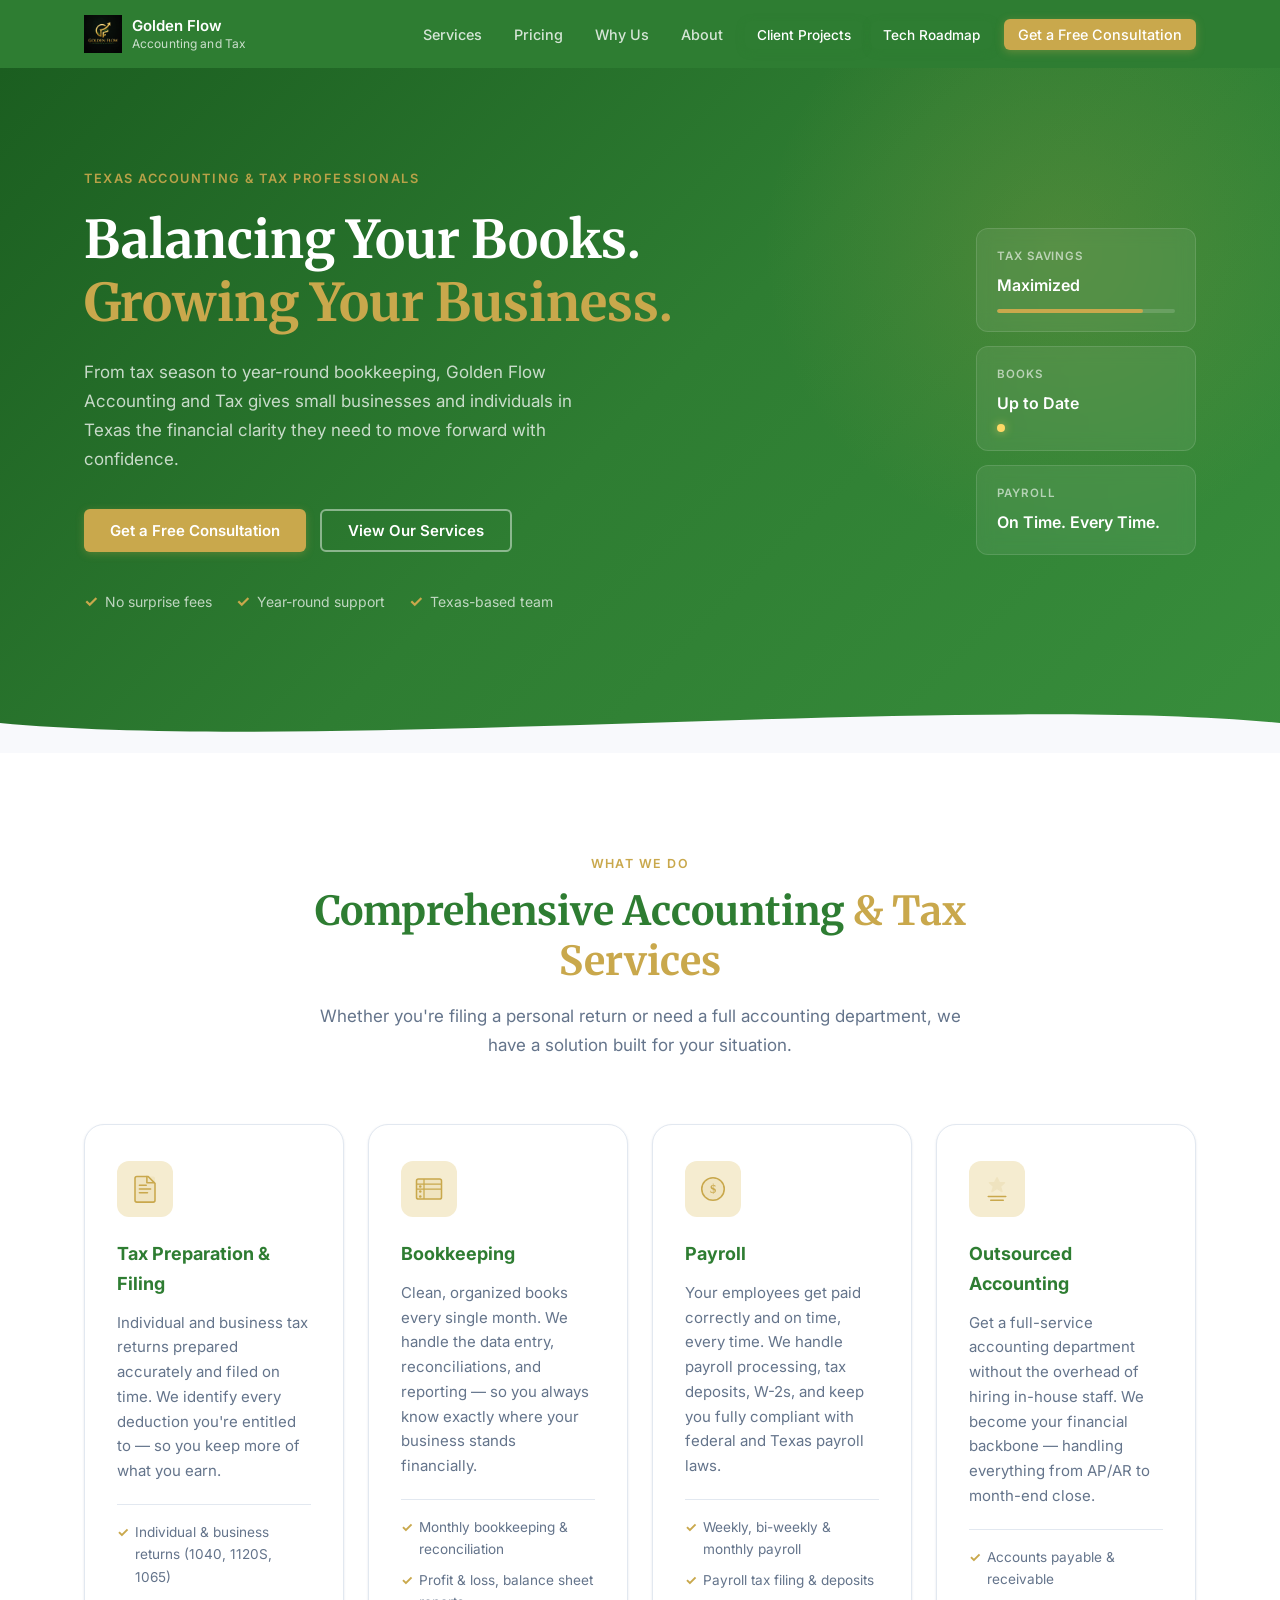
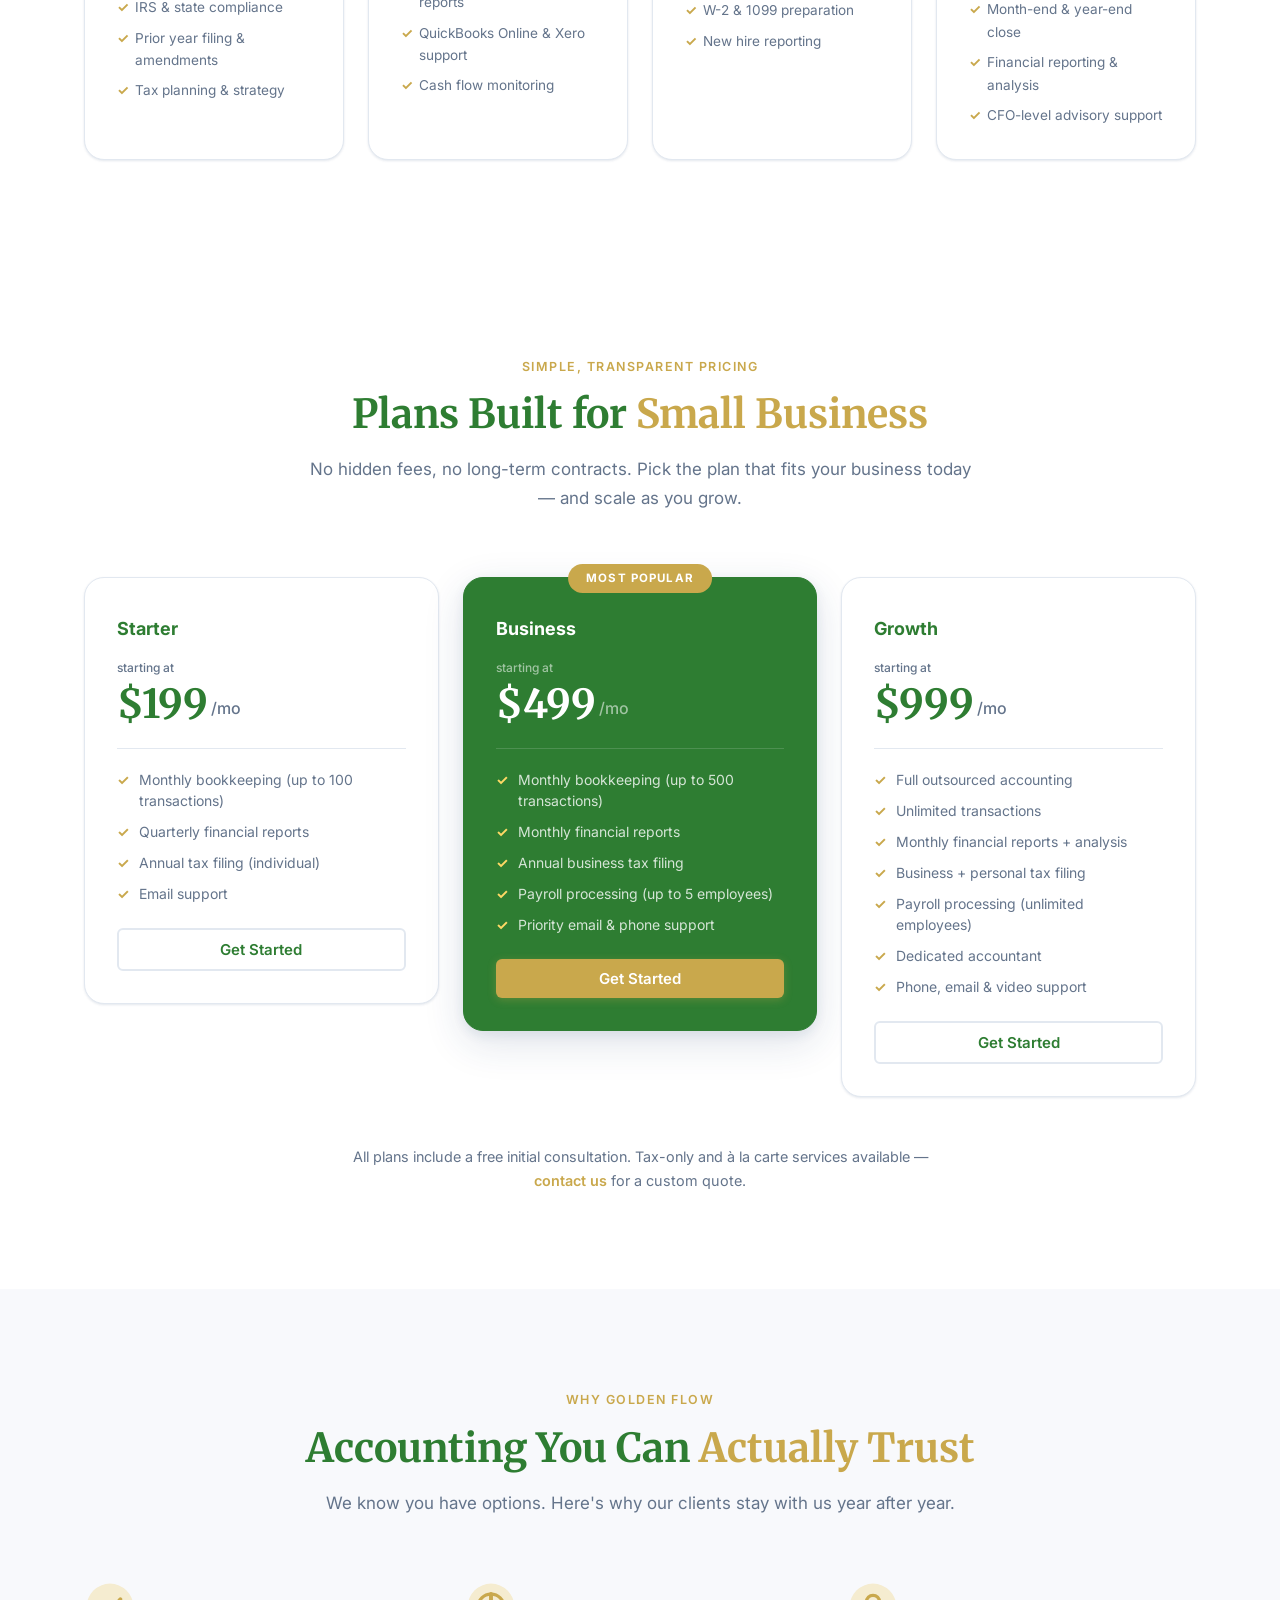
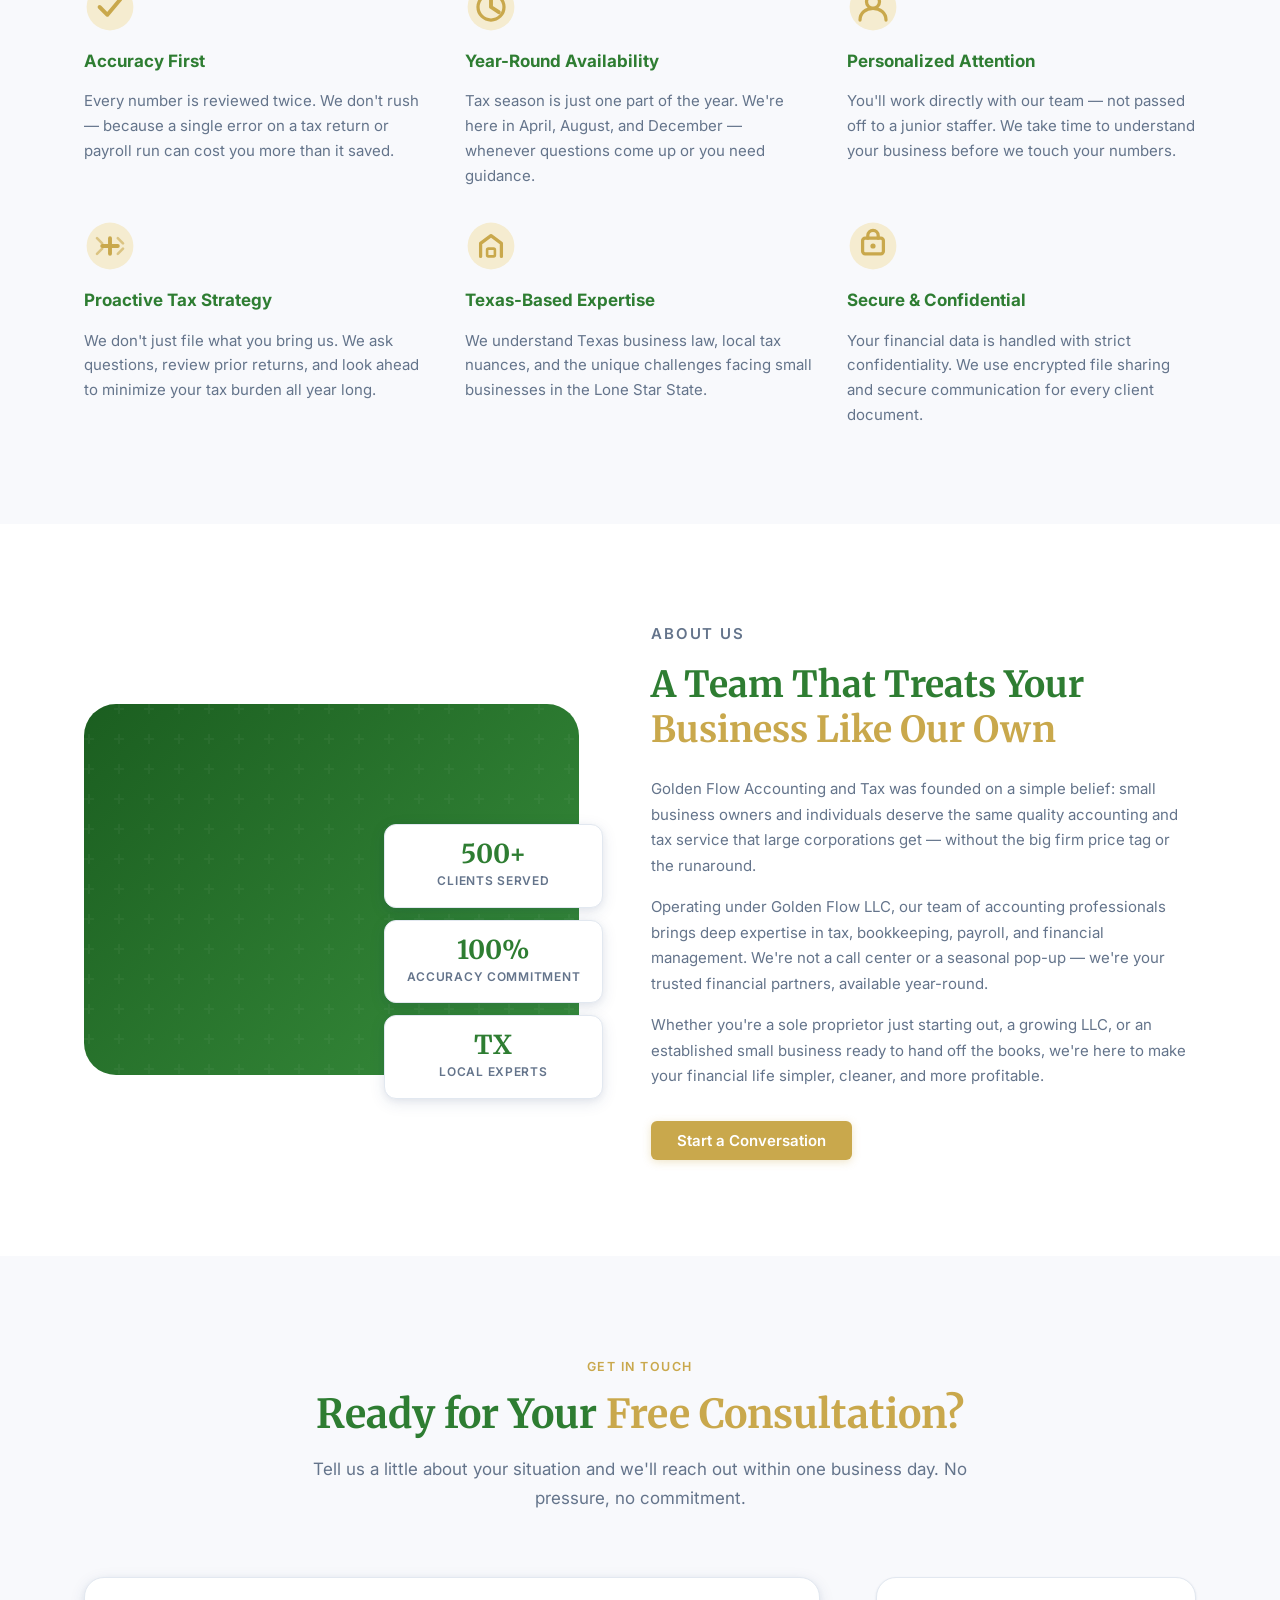
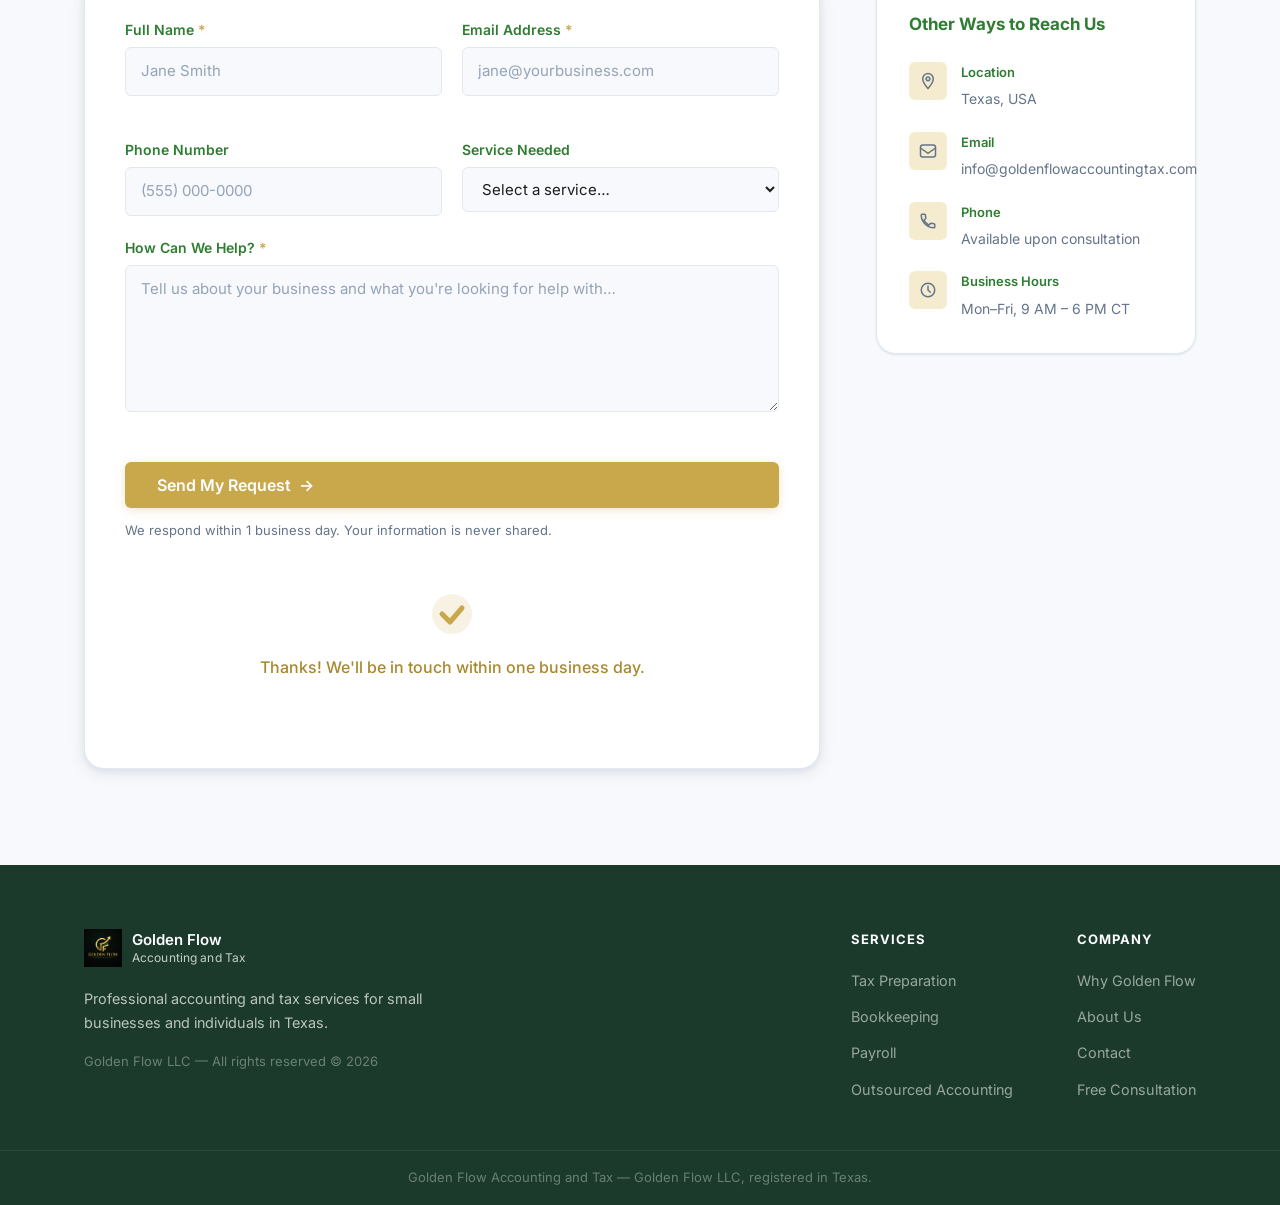
==== commit df209029: "Add client-facing projects page for business partner review - Created focused page with 9 client-fac" ====
--- a/index.html
+++ b/index.html
@@ -27,6 +27,7 @@
         <li><a href="#pricing">Pricing</a></li>
         <li><a href="#why-us">Why Us</a></li>
         <li><a href="#about">About</a></li>
+        <li><a href="client-facing-projects.html" class="nav-tech">Client Projects</a></li>
         <li><a href="technical-roadmap.html" class="nav-tech">Tech Roadmap</a></li>
         <li><a href="#contact" class="nav-cta">Get a Free Consultation</a></li>
       </ul>
--- a/style.css
+++ b/style.css
@@ -241,8 +241,10 @@
 .nav-tech {
   background: #2E7D32 !important;
   color: #fff !important;
-  margin-left: 8px;
+  margin-left: 4px;
   box-shadow: 0 2px 8px rgba(46,125,50,.35);
+  font-size: 0.85rem !important;
+  padding: 6px 12px !important;
 }
 .nav-tech:hover {
   background: #1B5E20 !important;
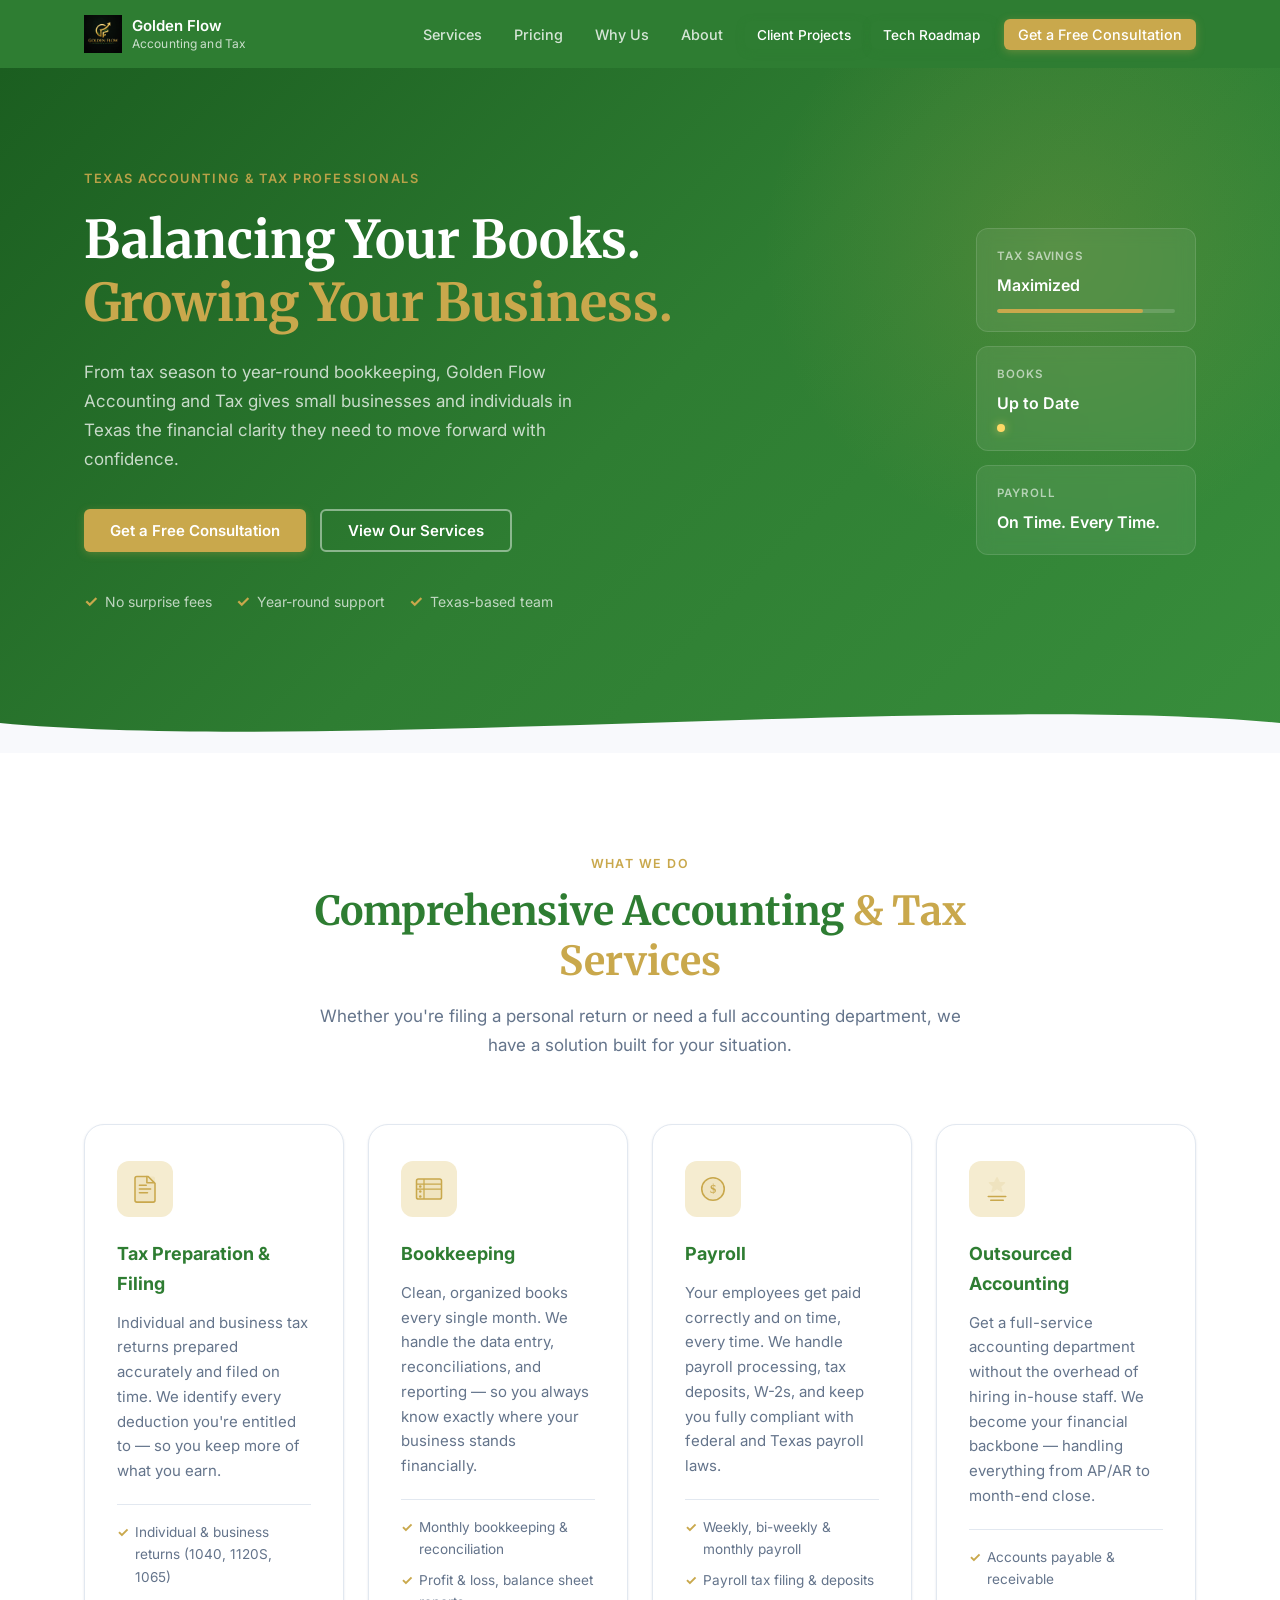
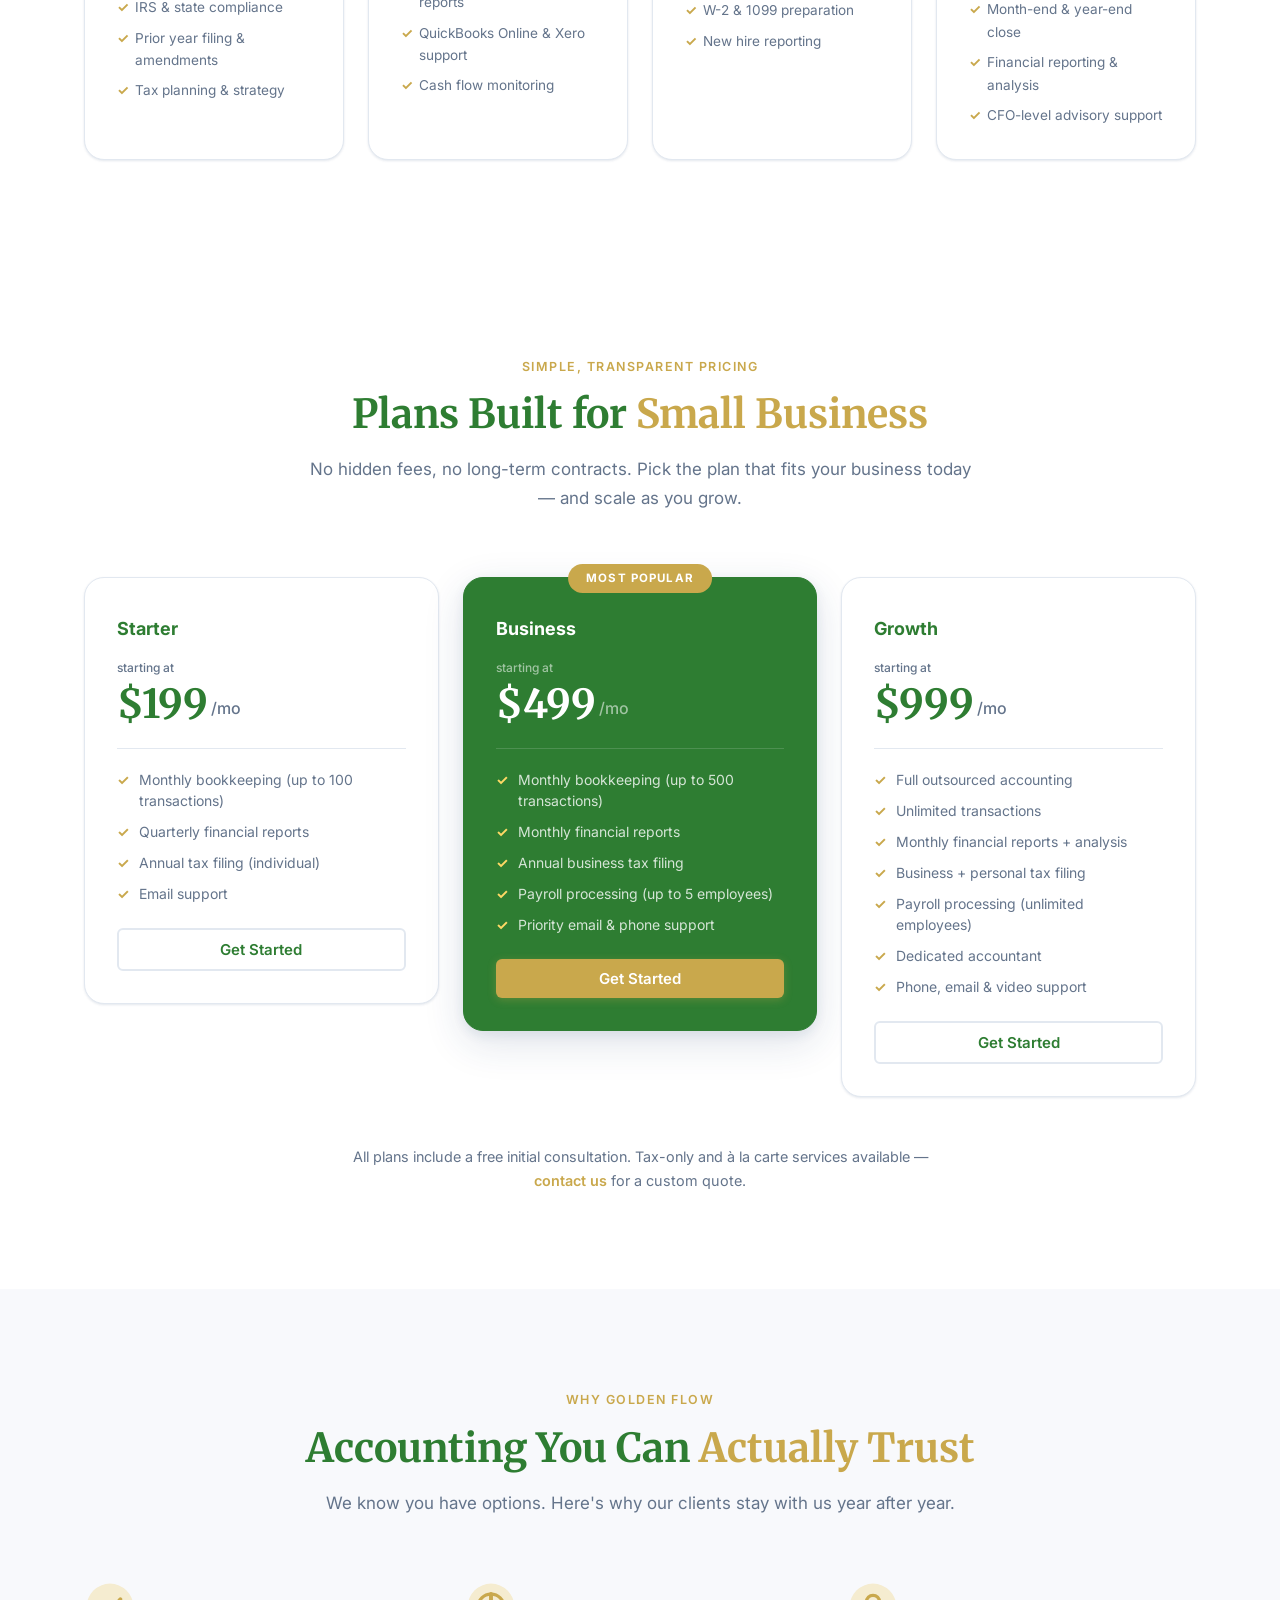
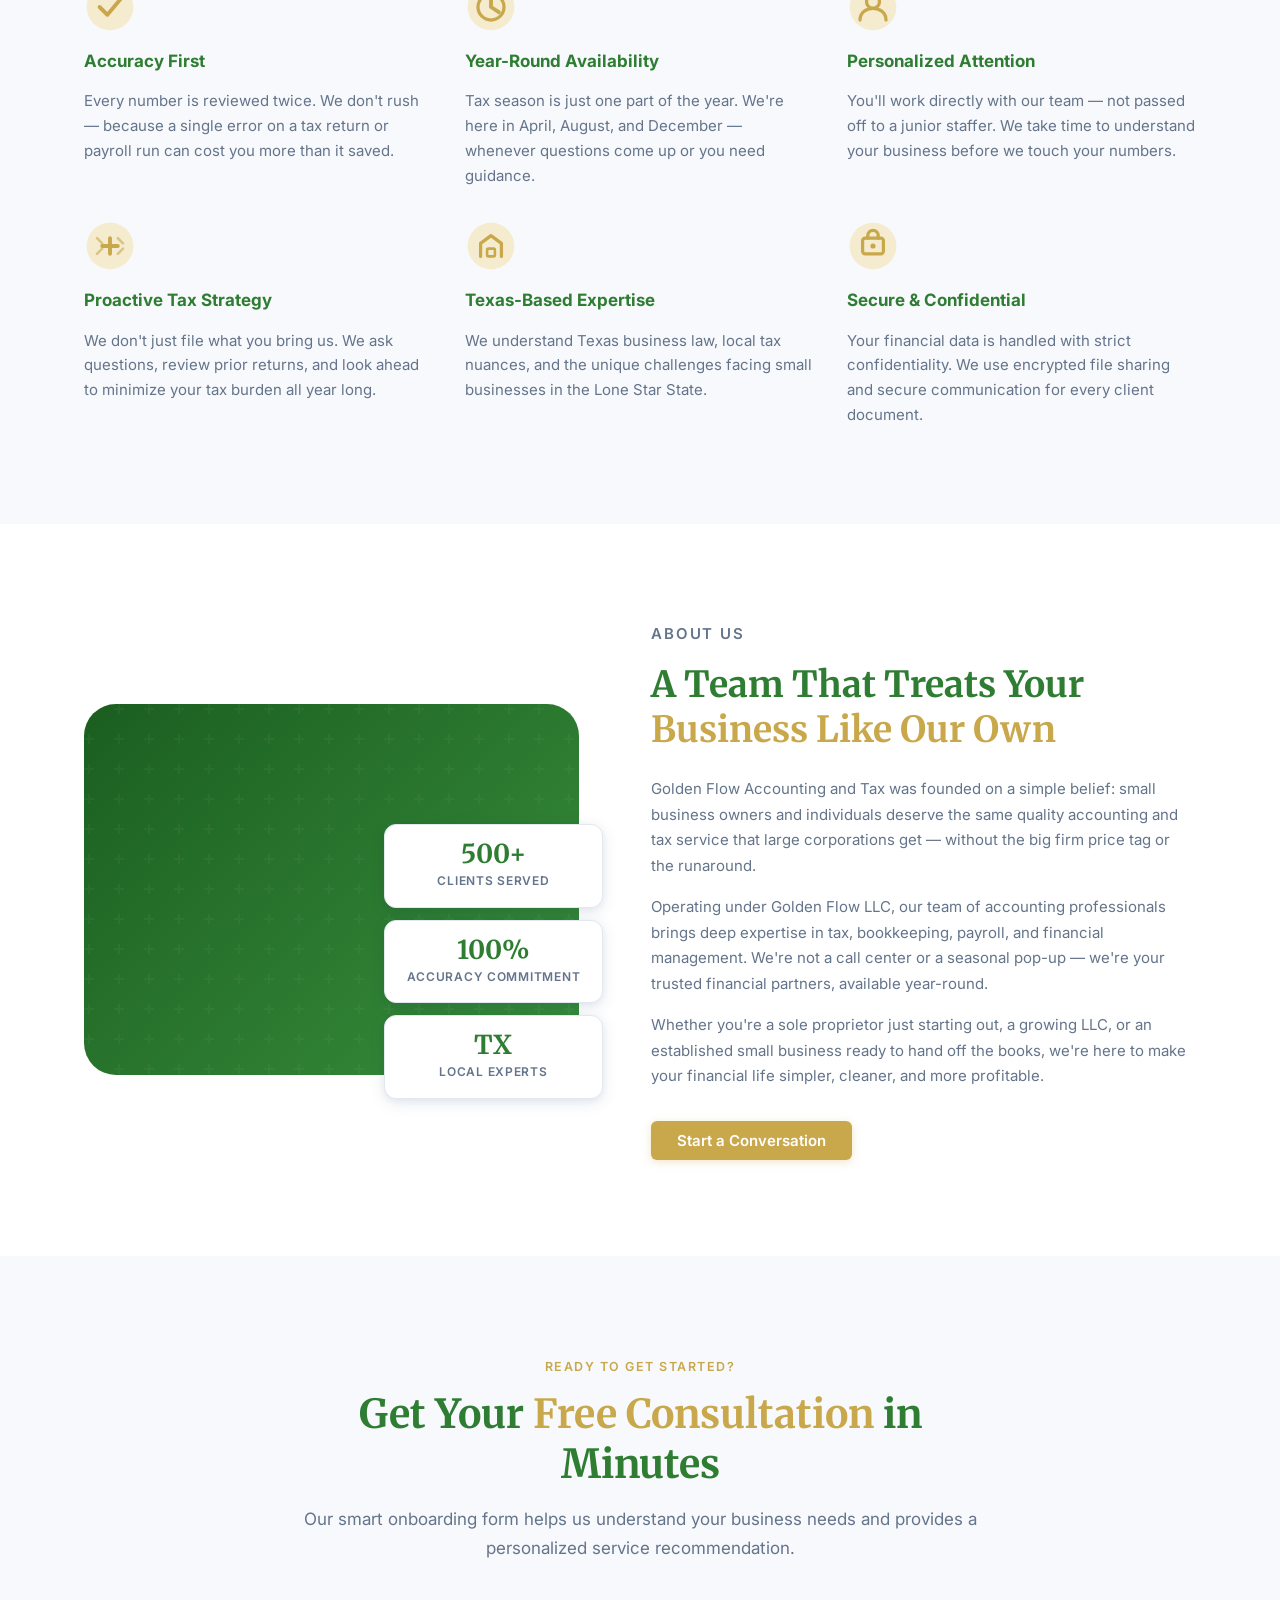
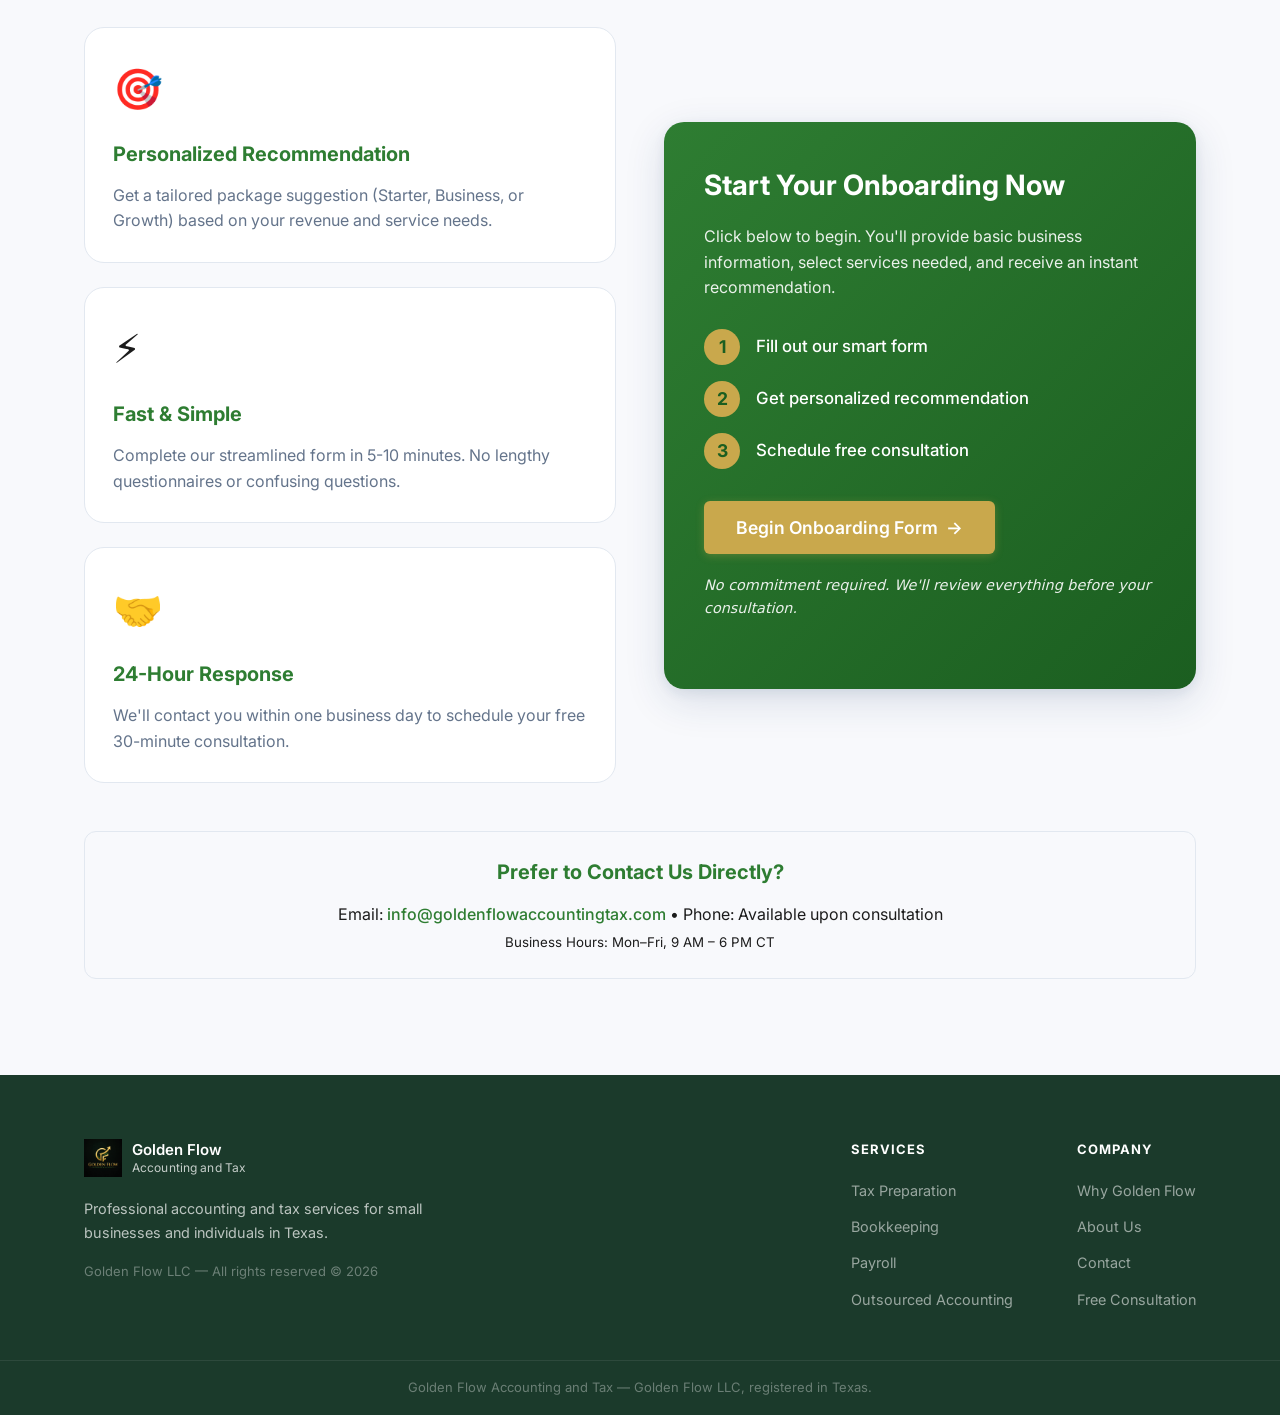
==== commit 38207f27: "Replace contact section with onboarding form CTA - Removed old contact form section (lines 365-480) " ====
--- a/index.html
+++ b/index.html
@@ -5,7 +5,7 @@
   <meta name="viewport" content="width=device-width, initial-scale=1.0" />
   <meta name="description" content="Golden Flow Accounting and Tax — Professional tax preparation, bookkeeping, payroll, and outsourced accounting services for small businesses and individuals in Texas." />
   <title>Golden Flow Accounting and Tax | Texas CPA &amp; Tax Services</title>
-  <link rel="stylesheet" href="style.css?v=1774931670" />
+  <link rel="stylesheet" href="style.css?v=202604091127" />
   <link rel="preconnect" href="https://fonts.googleapis.com" />
   <link rel="preconnect" href="https://fonts.gstatic.com" crossorigin />
   <link href="https://fonts.googleapis.com/css2?family=Inter:wght@300;400;500;600;700&family=Merriweather:wght@400;700&display=swap" rel="stylesheet" />
@@ -29,7 +29,7 @@
         <li><a href="#about">About</a></li>
         <li><a href="client-facing-projects.html" class="nav-tech">Client Projects</a></li>
         <li><a href="technical-roadmap.html" class="nav-tech">Tech Roadmap</a></li>
-        <li><a href="#contact" class="nav-cta">Get a Free Consultation</a></li>
+        <li><a href="onboarding.html" class="nav-cta">Get a Free Consultation</a></li>
       </ul>
     </nav>
   </header>
@@ -45,7 +45,7 @@
           <h1>Balancing Your Books.<br /><span class="accent-text">Growing Your Business.</span></h1>
           <p class="hero-sub">From tax season to year-round bookkeeping, Golden Flow Accounting and Tax gives small businesses and individuals in Texas the financial clarity they need to move forward with confidence.</p>
           <div class="hero-actions">
-            <a href="#contact" class="btn btn-primary">Get a Free Consultation</a>
+            <a href="onboarding.html" class="btn btn-primary">Get a Free Consultation</a>
             <a href="#services" class="btn btn-outline">View Our Services</a>
           </div>
           <ul class="hero-trust">
@@ -196,7 +196,7 @@
               <li>Annual tax filing (individual)</li>
               <li>Email support</li>
             </ul>
-            <a href="#contact" class="btn btn-ghost">Get Started</a>
+            <a href="onboarding.html" class="btn btn-ghost">Get Started</a>
           </article>
 
           <article class="pricing-card pricing-card--featured">
@@ -216,7 +216,7 @@
               <li>Payroll processing (up to 5 employees)</li>
               <li>Priority email &amp; phone support</li>
             </ul>
-            <a href="#contact" class="btn btn-primary">Get Started</a>
+            <a href="onboarding.html" class="btn btn-primary">Get Started</a>
           </article>
 
           <article class="pricing-card">
@@ -237,11 +237,11 @@
               <li>Dedicated accountant</li>
               <li>Phone, email &amp; video support</li>
             </ul>
-            <a href="#contact" class="btn btn-ghost">Get Started</a>
-          </article>
-
-        </div>
-        <p class="pricing-note">All plans include a free initial consultation. Tax-only and à la carte services available — <a href="#contact">contact us</a> for a custom quote.</p>
+            <a href="onboarding.html" class="btn btn-ghost">Get Started</a>
+          </article>
+
+        </div>
+        <p class="pricing-note">All plans include a free initial consultation. Tax-only and à la carte services available — <a href="onboarding.html">contact us</a> for a custom quote.</p>
       </div>
     </section>
 
@@ -357,124 +357,75 @@
           <p>Golden Flow Accounting and Tax was founded on a simple belief: small business owners and individuals deserve the same quality accounting and tax service that large corporations get — without the big firm price tag or the runaround.</p>
           <p>Operating under Golden Flow LLC, our team of accounting professionals brings deep expertise in tax, bookkeeping, payroll, and financial management. We're not a call center or a seasonal pop-up — we're your trusted financial partners, available year-round.</p>
           <p>Whether you're a sole proprietor just starting out, a growing LLC, or an established small business ready to hand off the books, we're here to make your financial life simpler, cleaner, and more profitable.</p>
-          <a href="#contact" class="btn btn-primary">Start a Conversation</a>
+          <a href="onboarding.html" class="btn btn-primary">Start a Conversation</a>
         </div>
       </div>
     </section>
 
-    <!-- ===== CONTACT ===== -->
-    <section class="contact section section-alt" id="contact">
+    <!-- ===== GET STARTED CTA ===== -->
+    <section class="cta section section-alt" id="get-started">
       <div class="container">
         <div class="section-header">
-          <p class="section-label">Get in Touch</p>
-          <h2>Ready for Your <span class="accent-text">Free Consultation?</span></h2>
-          <p class="section-sub">Tell us a little about your situation and we'll reach out within one business day. No pressure, no commitment.</p>
-        </div>
-        <div class="contact-layout">
-          <form class="contact-form" id="contactForm" novalidate>
-            <div class="form-row">
-              <div class="form-group">
-                <label for="name">Full Name <span class="required" aria-hidden="true">*</span></label>
-                <input type="text" id="name" name="name" placeholder="Jane Smith" required autocomplete="name" />
-                <span class="field-error" role="alert"></span>
+          <p class="section-label">Ready to Get Started?</p>
+          <h2>Get Your <span class="accent-text">Free Consultation</span> in Minutes</h2>
+          <p class="section-sub">Our smart onboarding form helps us understand your business needs and provides a personalized service recommendation.</p>
+        </div>
+        
+        <div class="cta-content">
+          <div class="cta-features">
+            <div class="feature-card">
+              <div class="feature-icon">🎯</div>
+              <h3>Personalized Recommendation</h3>
+              <p>Get a tailored package suggestion (Starter, Business, or Growth) based on your revenue and service needs.</p>
+            </div>
+            
+            <div class="feature-card">
+              <div class="feature-icon">⚡</div>
+              <h3>Fast & Simple</h3>
+              <p>Complete our streamlined form in 5-10 minutes. No lengthy questionnaires or confusing questions.</p>
+            </div>
+            
+            <div class="feature-card">
+              <div class="feature-icon">🤝</div>
+              <h3>24-Hour Response</h3>
+              <p>We'll contact you within one business day to schedule your free 30-minute consultation.</p>
+            </div>
+          </div>
+          
+          <div class="cta-action">
+            <div class="cta-card">
+              <h3>Start Your Onboarding Now</h3>
+              <p>Click below to begin. You'll provide basic business information, select services needed, and receive an instant recommendation.</p>
+              
+              <div class="cta-steps">
+                <div class="step">
+                  <span class="step-number">1</span>
+                  <span class="step-text">Fill out our smart form</span>
+                </div>
+                <div class="step">
+                  <span class="step-number">2</span>
+                  <span class="step-text">Get personalized recommendation</span>
+                </div>
+                <div class="step">
+                  <span class="step-number">3</span>
+                  <span class="step-text">Schedule free consultation</span>
+                </div>
               </div>
-              <div class="form-group">
-                <label for="email">Email Address <span class="required" aria-hidden="true">*</span></label>
-                <input type="email" id="email" name="email" placeholder="jane@yourbusiness.com" required autocomplete="email" />
-                <span class="field-error" role="alert"></span>
-              </div>
-            </div>
-            <div class="form-row">
-              <div class="form-group">
-                <label for="phone">Phone Number</label>
-                <input type="tel" id="phone" name="phone" placeholder="(555) 000-0000" autocomplete="tel" />
-              </div>
-              <div class="form-group">
-                <label for="service">Service Needed</label>
-                <select id="service" name="service">
-                  <option value="">Select a service…</option>
-                  <option value="tax">Tax Preparation &amp; Filing</option>
-                  <option value="bookkeeping">Bookkeeping</option>
-                  <option value="payroll">Payroll</option>
-                  <option value="outsourced">Outsourced Accounting</option>
-                  <option value="multiple">Multiple Services</option>
-                  <option value="unsure">Not Sure Yet</option>
-                </select>
-              </div>
-            </div>
-            <div class="form-group">
-              <label for="message">How Can We Help? <span class="required" aria-hidden="true">*</span></label>
-              <textarea id="message" name="message" rows="5" placeholder="Tell us about your business and what you're looking for help with…" required></textarea>
-              <span class="field-error" role="alert"></span>
-            </div>
-            <div class="form-footer">
-              <button type="submit" class="btn btn-primary btn-lg" id="submitBtn">
-                <span class="btn-text">Send My Request</span>
-                <span class="btn-icon" aria-hidden="true">&#8594;</span>
-              </button>
-              <p class="form-note">We respond within 1 business day. Your information is never shared.</p>
-            </div>
-            <div class="form-success" id="formSuccess" aria-live="polite" hidden>
-              <svg viewBox="0 0 24 24" fill="none" xmlns="http://www.w3.org/2000/svg" aria-hidden="true">
-                <circle cx="12" cy="12" r="10" fill="var(--color-accent)" opacity="0.15"/>
-                <path d="M7 12l4 4 6-7" stroke="var(--color-accent)" stroke-width="2.5" stroke-linecap="round" stroke-linejoin="round"/>
-              </svg>
-              <p>Thanks! We'll be in touch within one business day.</p>
-            </div>
-          </form>
-
-          <aside class="contact-info">
-            <h3>Other Ways to Reach Us</h3>
-            <ul class="contact-details">
-              <li>
-                <span class="ci-icon" aria-hidden="true">
-                  <svg viewBox="0 0 24 24" fill="none" xmlns="http://www.w3.org/2000/svg">
-                    <path d="M12 2C8.13 2 5 5.13 5 9c0 5.25 7 13 7 13s7-7.75 7-13c0-3.87-3.13-7-7-7z" stroke="currentColor" stroke-width="2" fill="none"/>
-                    <circle cx="12" cy="9" r="2.5" stroke="currentColor" stroke-width="2" fill="none"/>
-                  </svg>
-                </span>
-                <div>
-                  <strong>Location</strong>
-                  <span>Texas, USA</span>
-                </div>
-              </li>
-              <li>
-                <span class="ci-icon" aria-hidden="true">
-                  <svg viewBox="0 0 24 24" fill="none" xmlns="http://www.w3.org/2000/svg">
-                    <rect x="2" y="4" width="20" height="16" rx="3" stroke="currentColor" stroke-width="2" fill="none"/>
-                    <path d="M2 8l10 7 10-7" stroke="currentColor" stroke-width="2" stroke-linecap="round"/>
-                  </svg>
-                </span>
-                <div>
-                  <strong>Email</strong>
-                  <span>info@goldenflowaccountingtax.com</span>
-                </div>
-              </li>
-              <li>
-                <span class="ci-icon" aria-hidden="true">
-                  <svg viewBox="0 0 24 24" fill="none" xmlns="http://www.w3.org/2000/svg">
-                    <path d="M6.6 10.8c1.4 2.8 3.8 5.1 6.6 6.6l2.2-2.2c.3-.3.7-.4 1-.2 1.1.4 2.3.6 3.6.6.6 0 1 .4 1 1V20c0 .6-.4 1-1 1C10.6 21 3 13.4 3 4c0-.6.4-1 1-1h3.5c.6 0 1 .4 1 1 0 1.3.2 2.5.6 3.6.1.3 0 .7-.2 1L6.6 10.8z" stroke="currentColor" stroke-width="2" fill="none"/>
-                  </svg>
-                </span>
-                <div>
-                  <strong>Phone</strong>
-                  <span>Available upon consultation</span>
-                </div>
-              </li>
-              <li>
-                <span class="ci-icon" aria-hidden="true">
-                  <svg viewBox="0 0 24 24" fill="none" xmlns="http://www.w3.org/2000/svg">
-                    <circle cx="12" cy="12" r="9" stroke="currentColor" stroke-width="2" fill="none"/>
-                    <path d="M12 7v5l3 3" stroke="currentColor" stroke-width="2" stroke-linecap="round"/>
-                  </svg>
-                </span>
-                <div>
-                  <strong>Business Hours</strong>
-                  <span>Mon–Fri, 9 AM – 6 PM CT</span>
-                </div>
-              </li>
-            </ul>
-          </aside>
+              
+              <a href="onboarding.html" class="btn btn-primary btn-xl">
+                <span class="btn-text">Begin Onboarding Form</span>
+                <span class="btn-icon" aria-hidden="true">→</span>
+              </a>
+              
+              <p class="cta-note">No commitment required. We'll review everything before your consultation.</p>
+            </div>
+          </div>
+        </div>
+        
+        <div class="contact-info-mini">
+          <h3>Prefer to Contact Us Directly?</h3>
+          <p>Email: <a href="mailto:info@goldenflowaccountingtax.com">info@goldenflowaccountingtax.com</a> • Phone: Available upon consultation</p>
+          <p><small>Business Hours: Mon–Fri, 9 AM – 6 PM CT</small></p>
         </div>
       </div>
     </section>
@@ -507,8 +458,8 @@
           <ul>
             <li><a href="#why-us">Why Golden Flow</a></li>
             <li><a href="#about">About Us</a></li>
-            <li><a href="#contact">Contact</a></li>
-            <li><a href="#contact">Free Consultation</a></li>
+            <li><a href="onboarding.html">Contact</a></li>
+            <li><a href="onboarding.html">Free Consultation</a></li>
           </ul>
         </div>
       </nav>
--- a/style.css
+++ b/style.css
@@ -1143,6 +1143,169 @@
   .stat { min-width: 110px; padding: 12px 16px; }
 }
 
+/* ── CTA Section Styles ────────────────────────────────────────── */
+.cta-content {
+  display: grid;
+  grid-template-columns: 1fr 1fr;
+  gap: 48px;
+  margin-bottom: 48px;
+}
+
+.cta-features {
+  display: flex;
+  flex-direction: column;
+  gap: 24px;
+}
+
+.feature-card {
+  background: white;
+  border-radius: var(--radius-lg);
+  padding: 28px;
+  border: 1px solid var(--color-border);
+  transition: var(--transition);
+}
+
+.feature-card:hover {
+  transform: translateY(-4px);
+  box-shadow: var(--shadow-lg);
+  border-color: var(--color-primary);
+}
+
+.feature-icon {
+  font-size: 2.5rem;
+  margin-bottom: 16px;
+  display: block;
+}
+
+.feature-card h3 {
+  color: var(--color-primary);
+  margin-bottom: 12px;
+  font-size: 1.25rem;
+}
+
+.feature-card p {
+  color: var(--color-text-muted);
+  line-height: 1.6;
+}
+
+.cta-action {
+  display: flex;
+  align-items: center;
+}
+
+.cta-card {
+  background: linear-gradient(135deg, var(--color-primary) 0%, var(--color-primary-dark) 100%);
+  border-radius: var(--radius-lg);
+  padding: 40px;
+  color: white;
+  width: 100%;
+  box-shadow: var(--shadow-lg);
+}
+
+.cta-card h3 {
+  font-size: 1.75rem;
+  margin-bottom: 16px;
+  color: white;
+}
+
+.cta-card p {
+  margin-bottom: 28px;
+  opacity: 0.9;
+  line-height: 1.6;
+}
+
+.cta-steps {
+  display: flex;
+  flex-direction: column;
+  gap: 16px;
+  margin-bottom: 32px;
+}
+
+.step {
+  display: flex;
+  align-items: center;
+  gap: 16px;
+}
+
+.step-number {
+  background: var(--color-accent);
+  color: var(--color-primary-dark);
+  width: 36px;
+  height: 36px;
+  border-radius: 50%;
+  display: flex;
+  align-items: center;
+  justify-content: center;
+  font-weight: 700;
+  font-size: 1.1rem;
+  flex-shrink: 0;
+}
+
+.step-text {
+  font-weight: 500;
+  font-size: 1.05rem;
+}
+
+.btn-xl {
+  padding: 18px 32px;
+  font-size: 1.1rem;
+  font-weight: 600;
+}
+
+.cta-note {
+  margin-top: 20px;
+  font-size: 0.9rem;
+  opacity: 0.8;
+  font-style: italic;
+}
+
+.contact-info-mini {
+  background: var(--color-bg-alt);
+  border-radius: var(--radius-md);
+  padding: 24px;
+  text-align: center;
+  border: 1px solid var(--color-border);
+}
+
+.contact-info-mini h3 {
+  color: var(--color-primary);
+  margin-bottom: 12px;
+  font-size: 1.25rem;
+}
+
+.contact-info-mini a {
+  color: var(--color-primary);
+  text-decoration: none;
+  font-weight: 500;
+}
+
+.contact-info-mini a:hover {
+  text-decoration: underline;
+}
+
+/* Mobile Responsive for CTA */
+@media (max-width: 768px) {
+  .cta-content {
+    grid-template-columns: 1fr;
+    gap: 32px;
+  }
+  
+  .cta-card {
+    padding: 32px 24px;
+  }
+  
+  .cta-card h3 {
+    font-size: 1.5rem;
+  }
+  
+  .btn-xl {
+    padding: 16px 24px;
+    font-size: 1rem;
+    width: 100%;
+    justify-content: center;
+  }
+}
+
 /* ── Focus styles (accessibility) ──────────────────────────────── */
 :focus-visible {
   outline: 2px solid var(--color-accent);
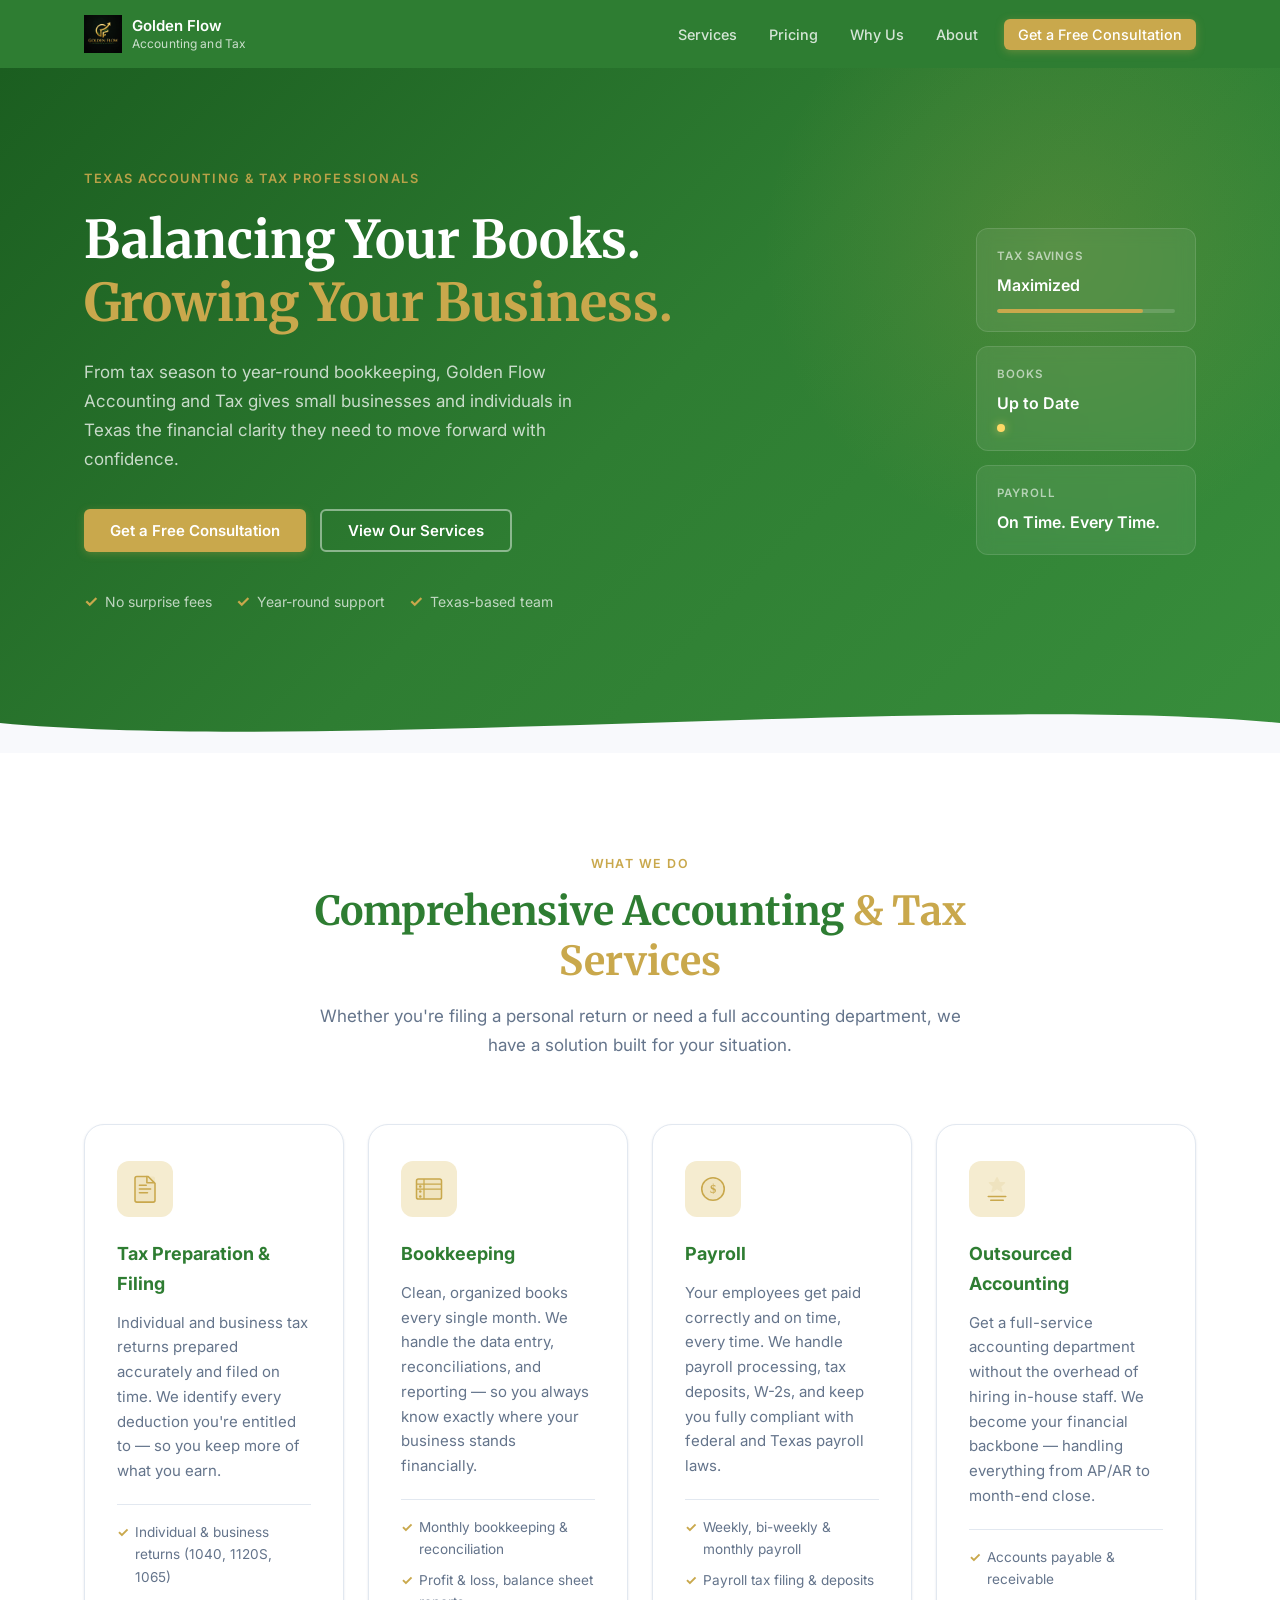
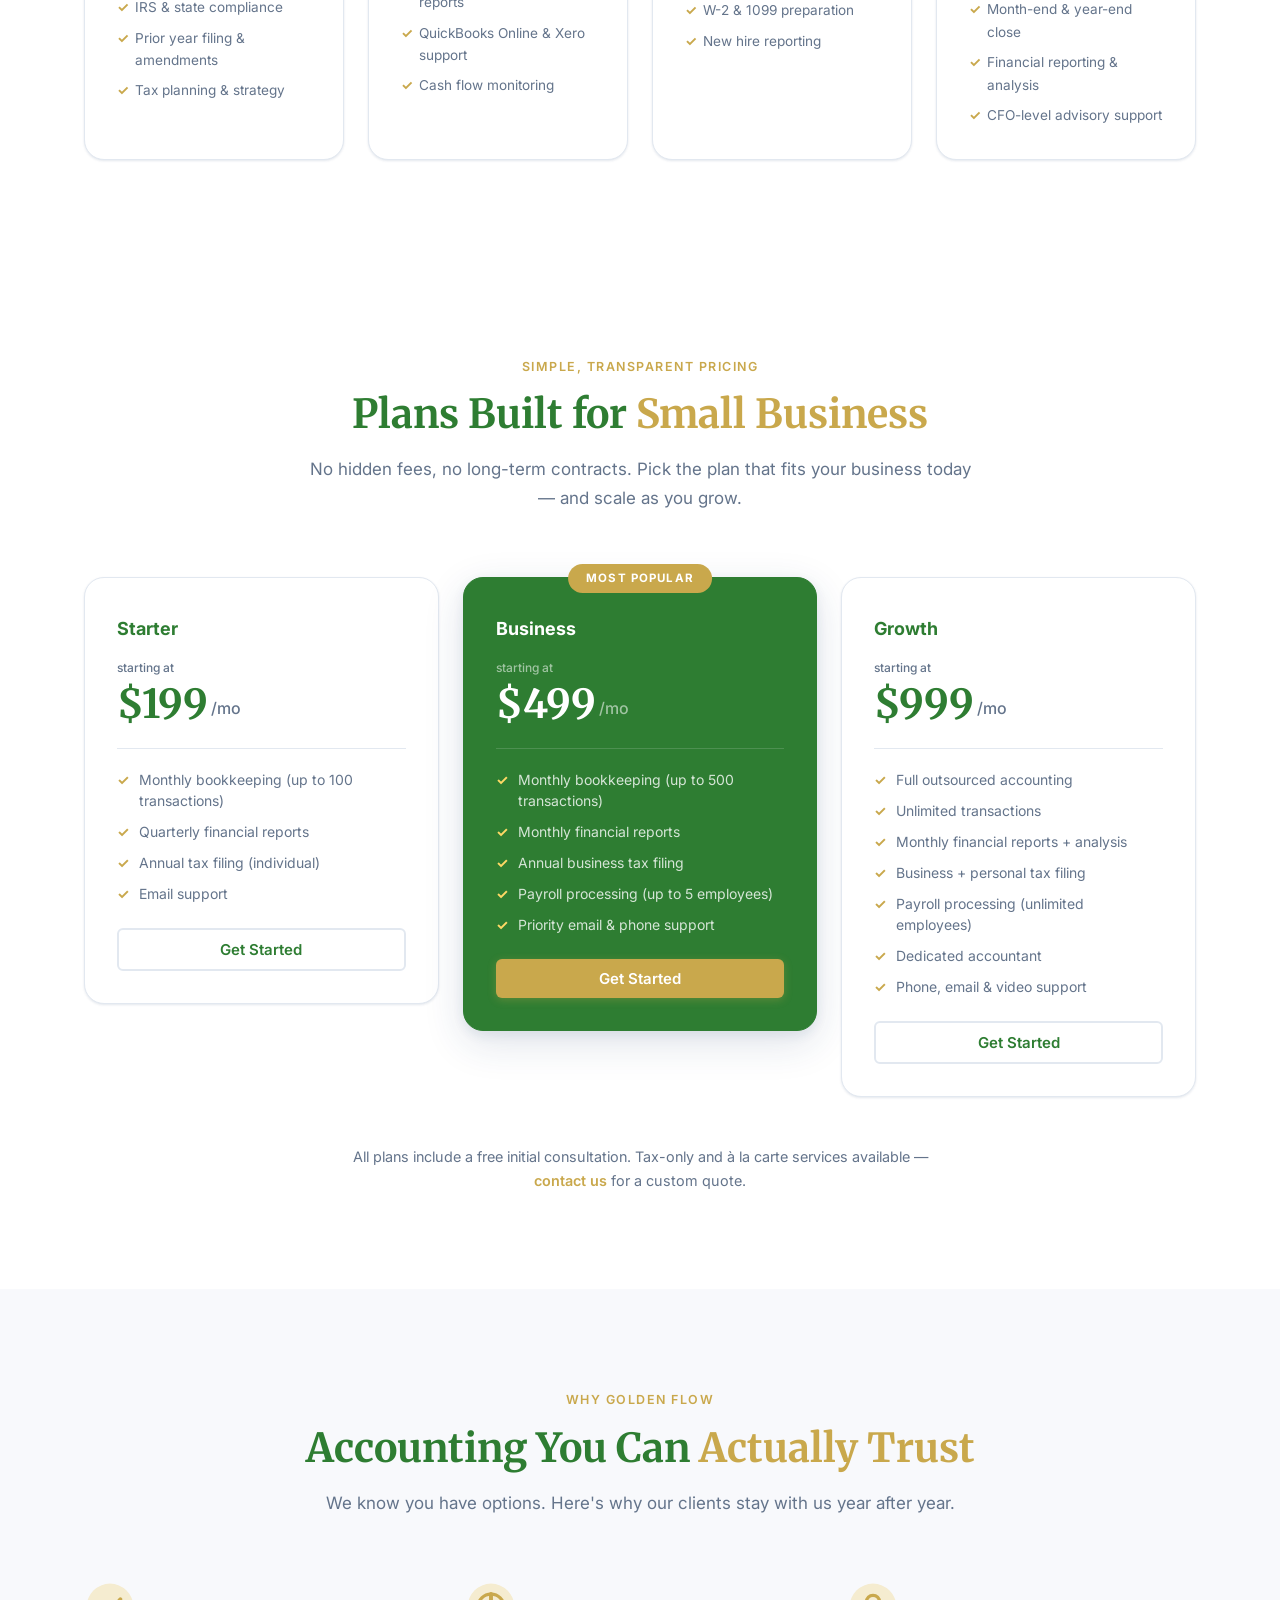
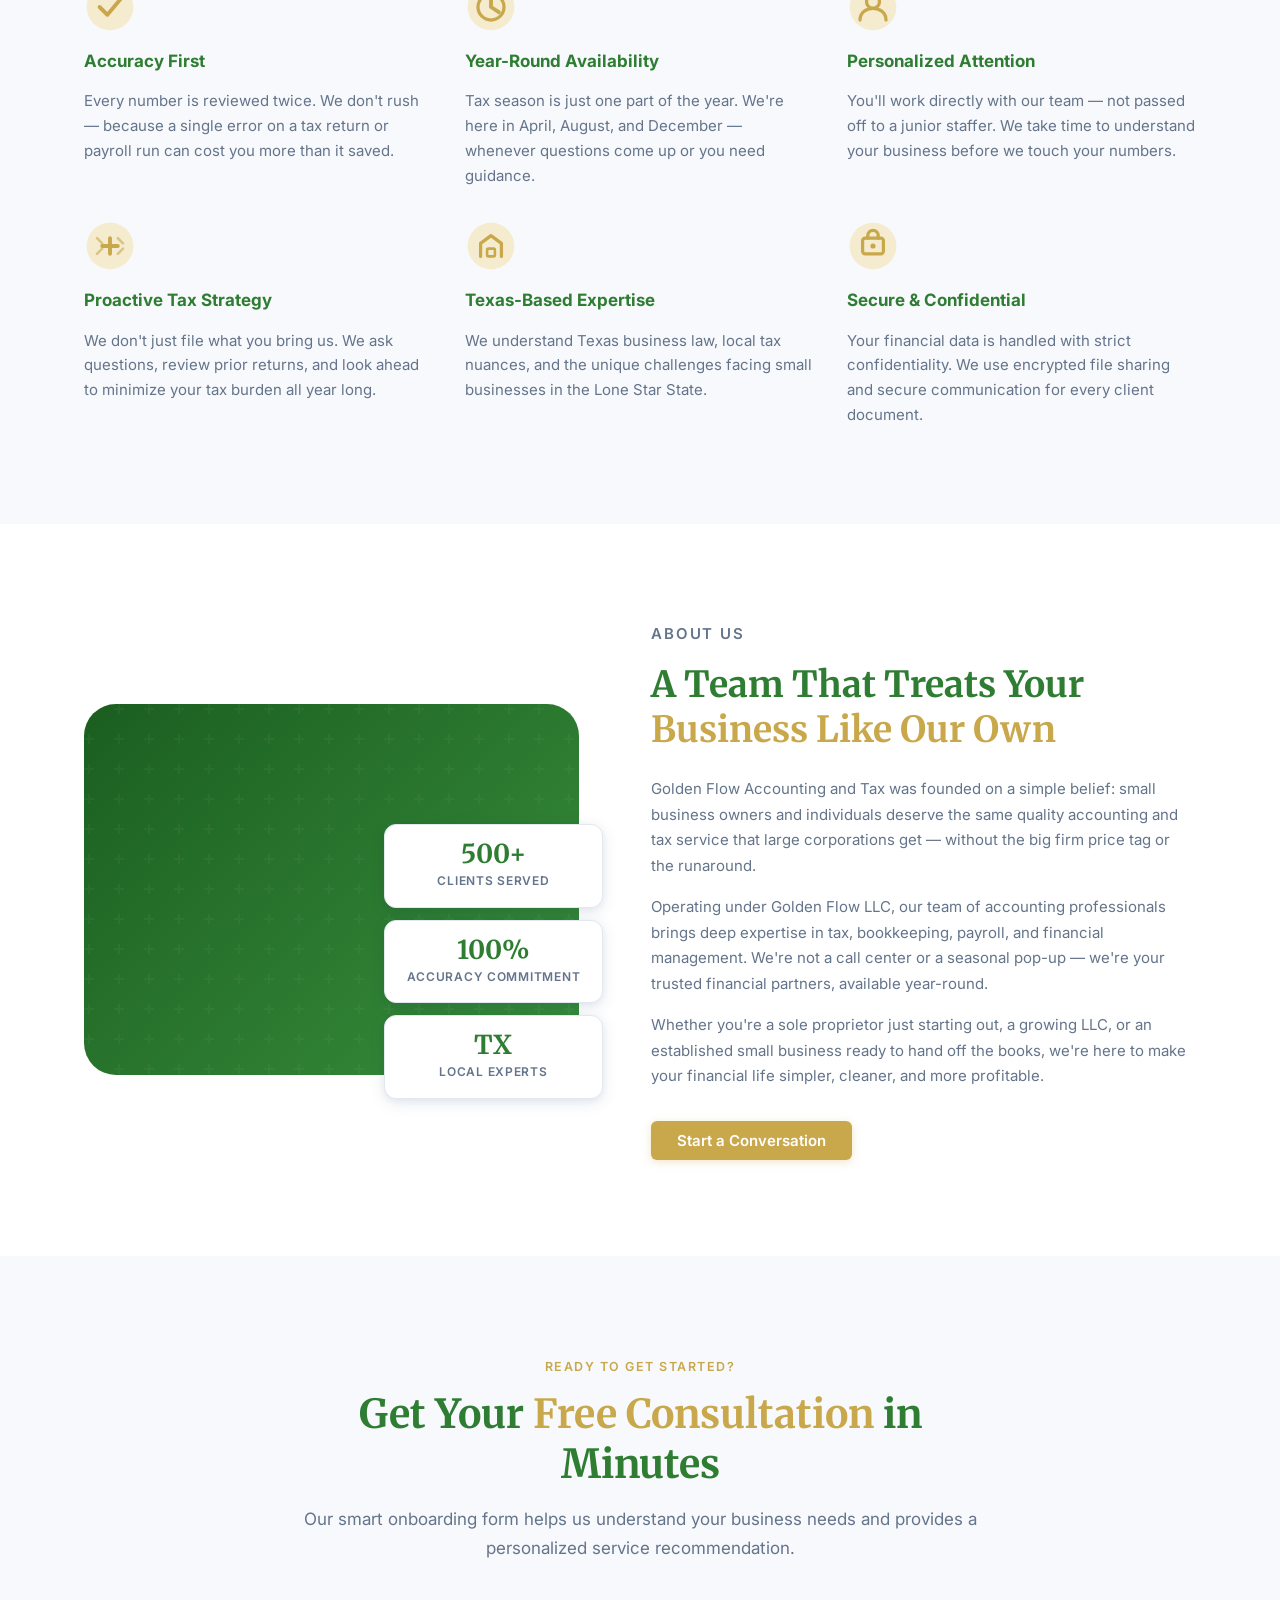
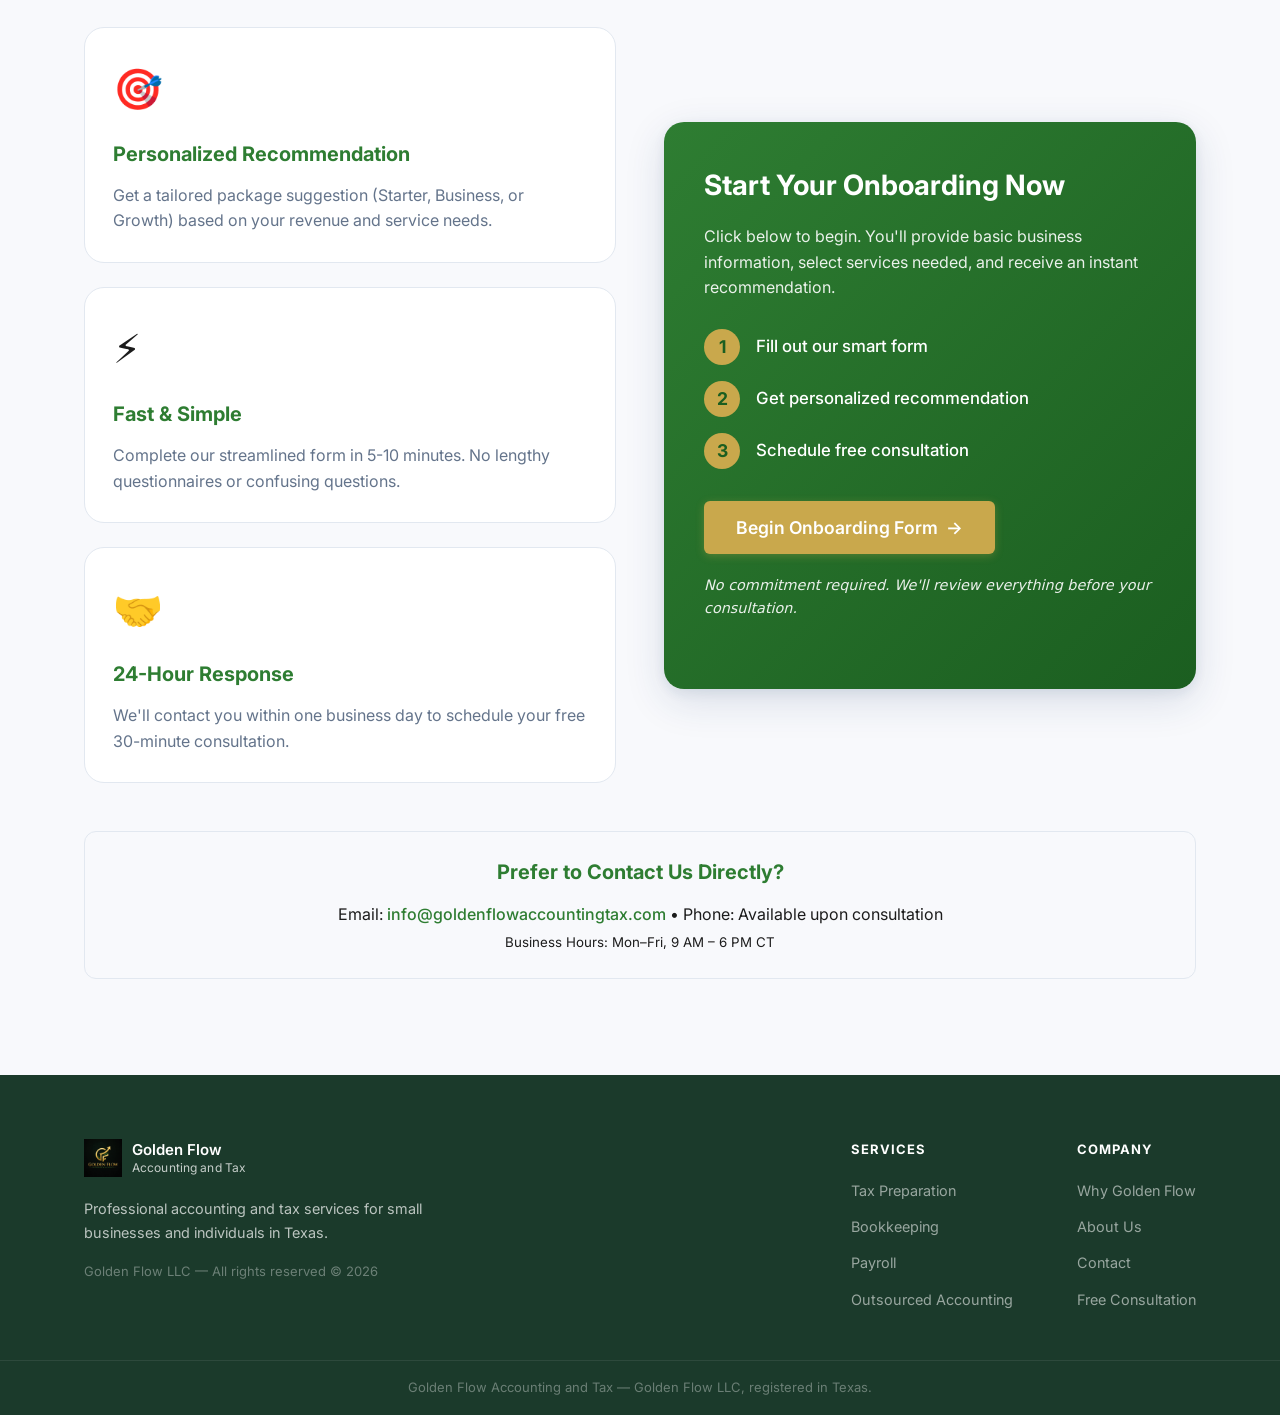
==== commit c440a859: "Remove technical and client-facing roadmap links from homepage - Removed 'Client Projects' and 'Tech" ====
--- a/index.html
+++ b/index.html
@@ -5,7 +5,7 @@
   <meta name="viewport" content="width=device-width, initial-scale=1.0" />
   <meta name="description" content="Golden Flow Accounting and Tax — Professional tax preparation, bookkeeping, payroll, and outsourced accounting services for small businesses and individuals in Texas." />
   <title>Golden Flow Accounting and Tax | Texas CPA &amp; Tax Services</title>
-  <link rel="stylesheet" href="style.css?v=202604091127" />
+  <link rel="stylesheet" href="style.css?v=202604100933" />
   <link rel="preconnect" href="https://fonts.googleapis.com" />
   <link rel="preconnect" href="https://fonts.gstatic.com" crossorigin />
   <link href="https://fonts.googleapis.com/css2?family=Inter:wght@300;400;500;600;700&family=Merriweather:wght@400;700&display=swap" rel="stylesheet" />
@@ -27,8 +27,6 @@
         <li><a href="#pricing">Pricing</a></li>
         <li><a href="#why-us">Why Us</a></li>
         <li><a href="#about">About</a></li>
-        <li><a href="client-facing-projects.html" class="nav-tech">Client Projects</a></li>
-        <li><a href="technical-roadmap.html" class="nav-tech">Tech Roadmap</a></li>
         <li><a href="onboarding.html" class="nav-cta">Get a Free Consultation</a></li>
       </ul>
     </nav>
--- a/style.css
+++ b/style.css
@@ -238,18 +238,6 @@
   background: rgba(255,255,255,.1);
 }
 
-.nav-tech {
-  background: #2E7D32 !important;
-  color: #fff !important;
-  margin-left: 4px;
-  box-shadow: 0 2px 8px rgba(46,125,50,.35);
-  font-size: 0.85rem !important;
-  padding: 6px 12px !important;
-}
-.nav-tech:hover {
-  background: #1B5E20 !important;
-}
-
 .nav-cta {
   background: var(--color-accent) !important;
   color: #fff !important;
@@ -1111,6 +1099,25 @@
     border-radius: var(--radius-sm);
   }
   .nav-cta { margin-left: 0; margin-top: 8px; text-align: center; }
+  
+  /* Onboarding page navigation - always visible, no hamburger */
+  .onboarding-nav {
+    display: flex !important;
+    position: static !important;
+    background: transparent !important;
+    box-shadow: none !important;
+    padding: 0 !important;
+    flex-direction: row !important;
+  }
+  .onboarding-nav a {
+    color: var(--color-primary) !important;
+    font-weight: 500;
+    padding: 8px 16px !important;
+  }
+  .onboarding-nav a:hover {
+    color: var(--color-primary-dark) !important;
+    background: transparent !important;
+  }
 
   .section { padding: 72px 0; }
 
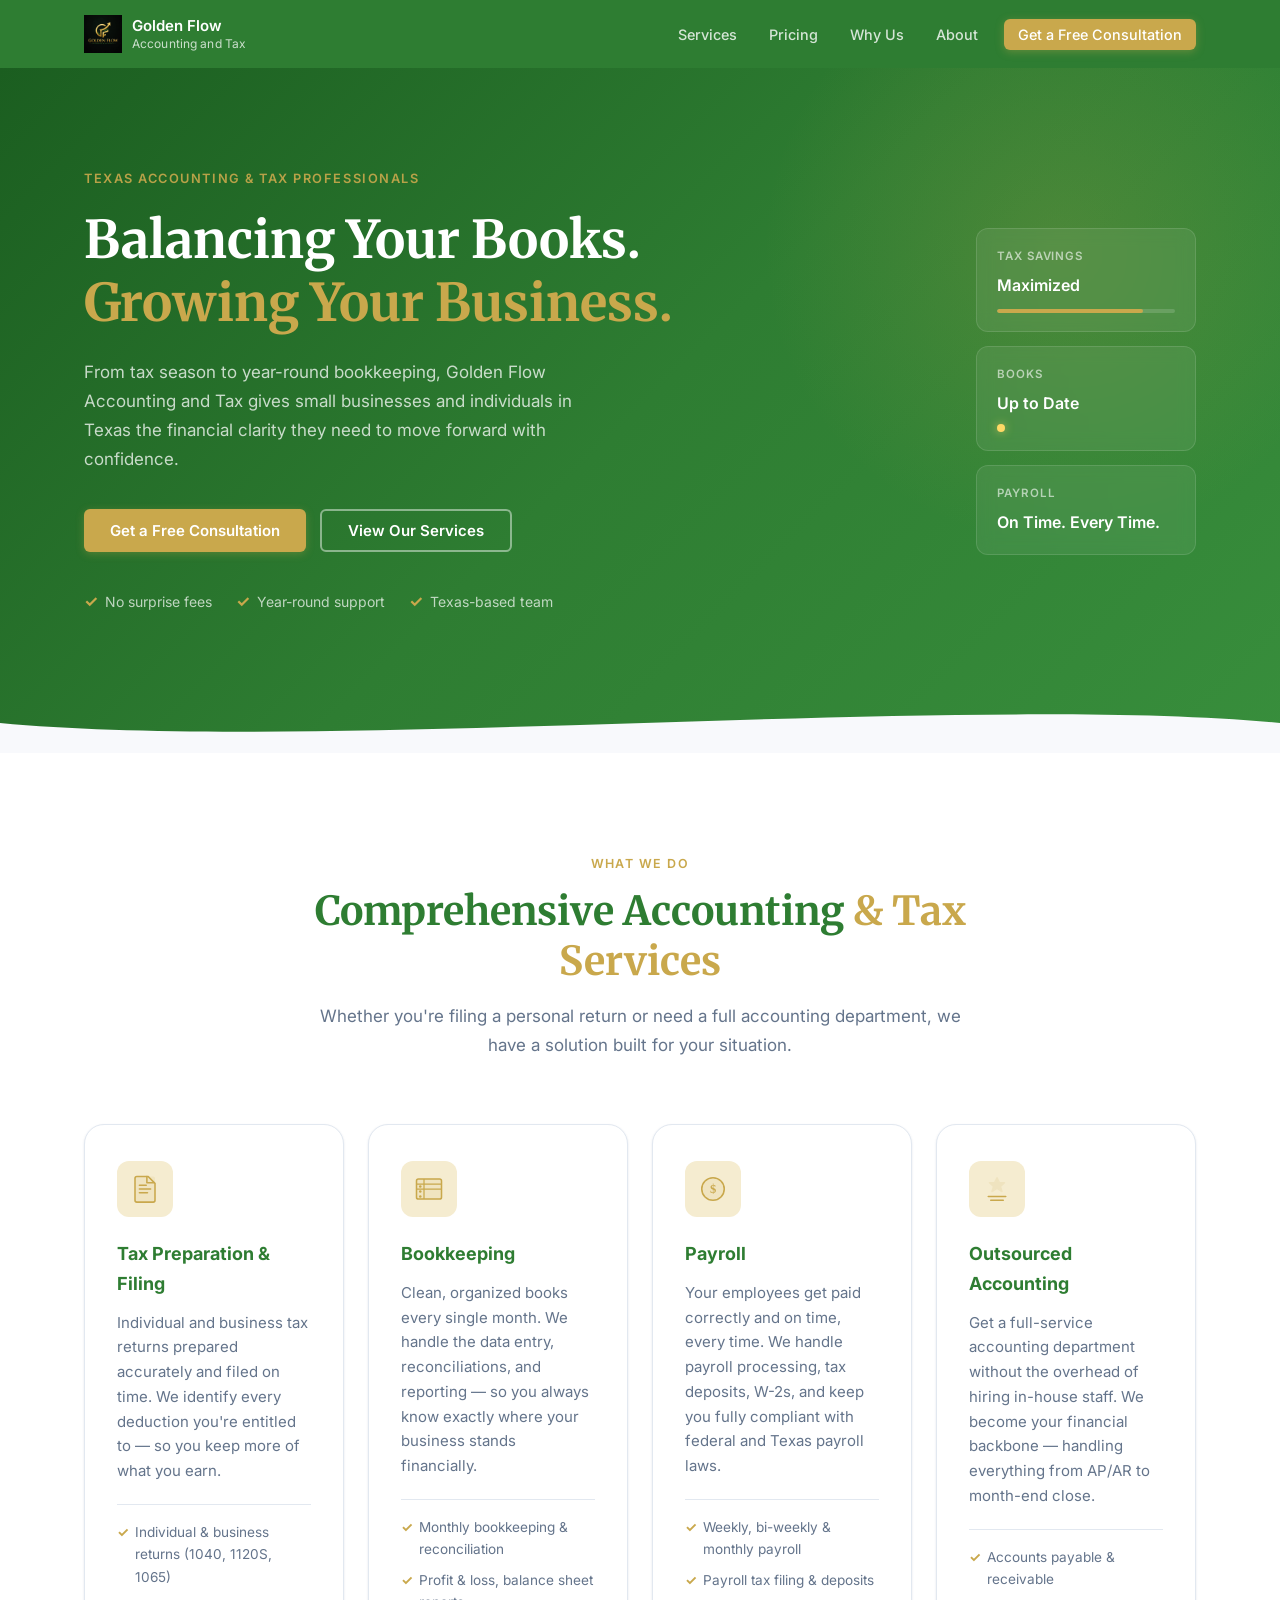
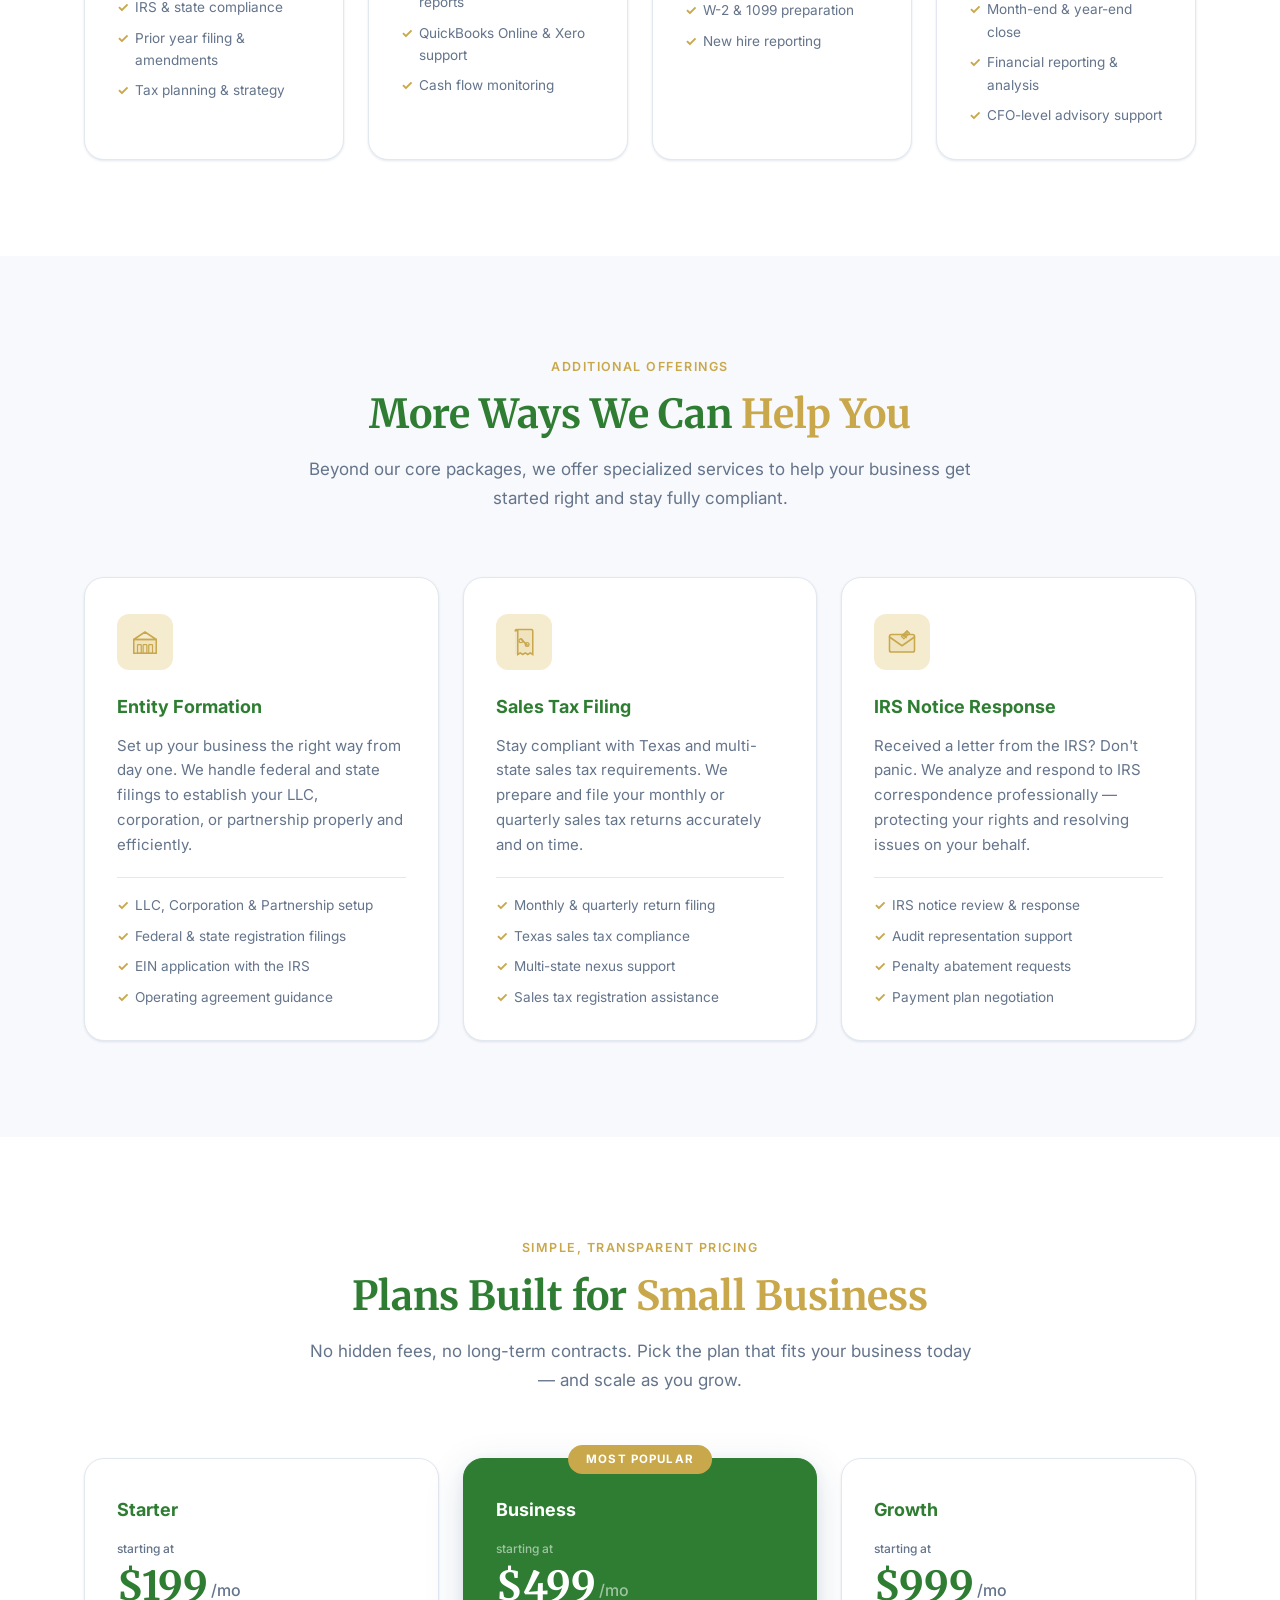
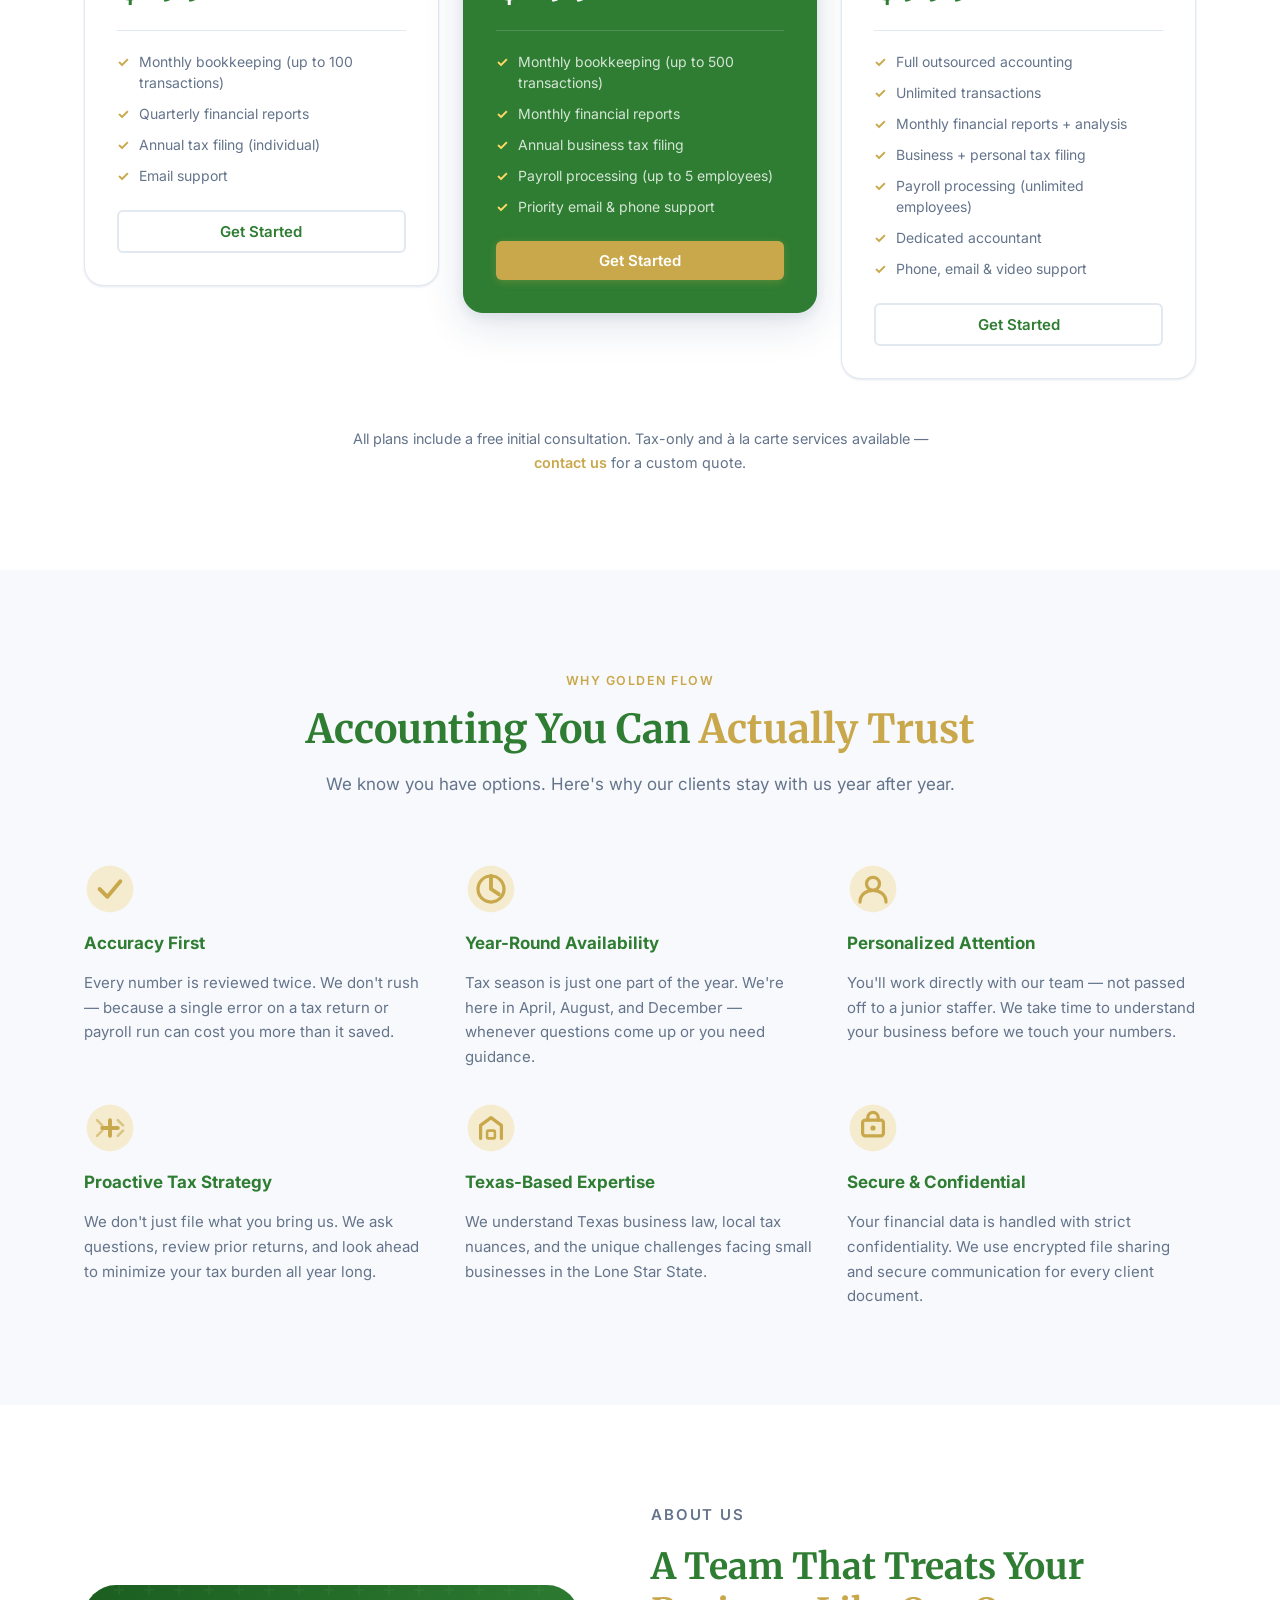
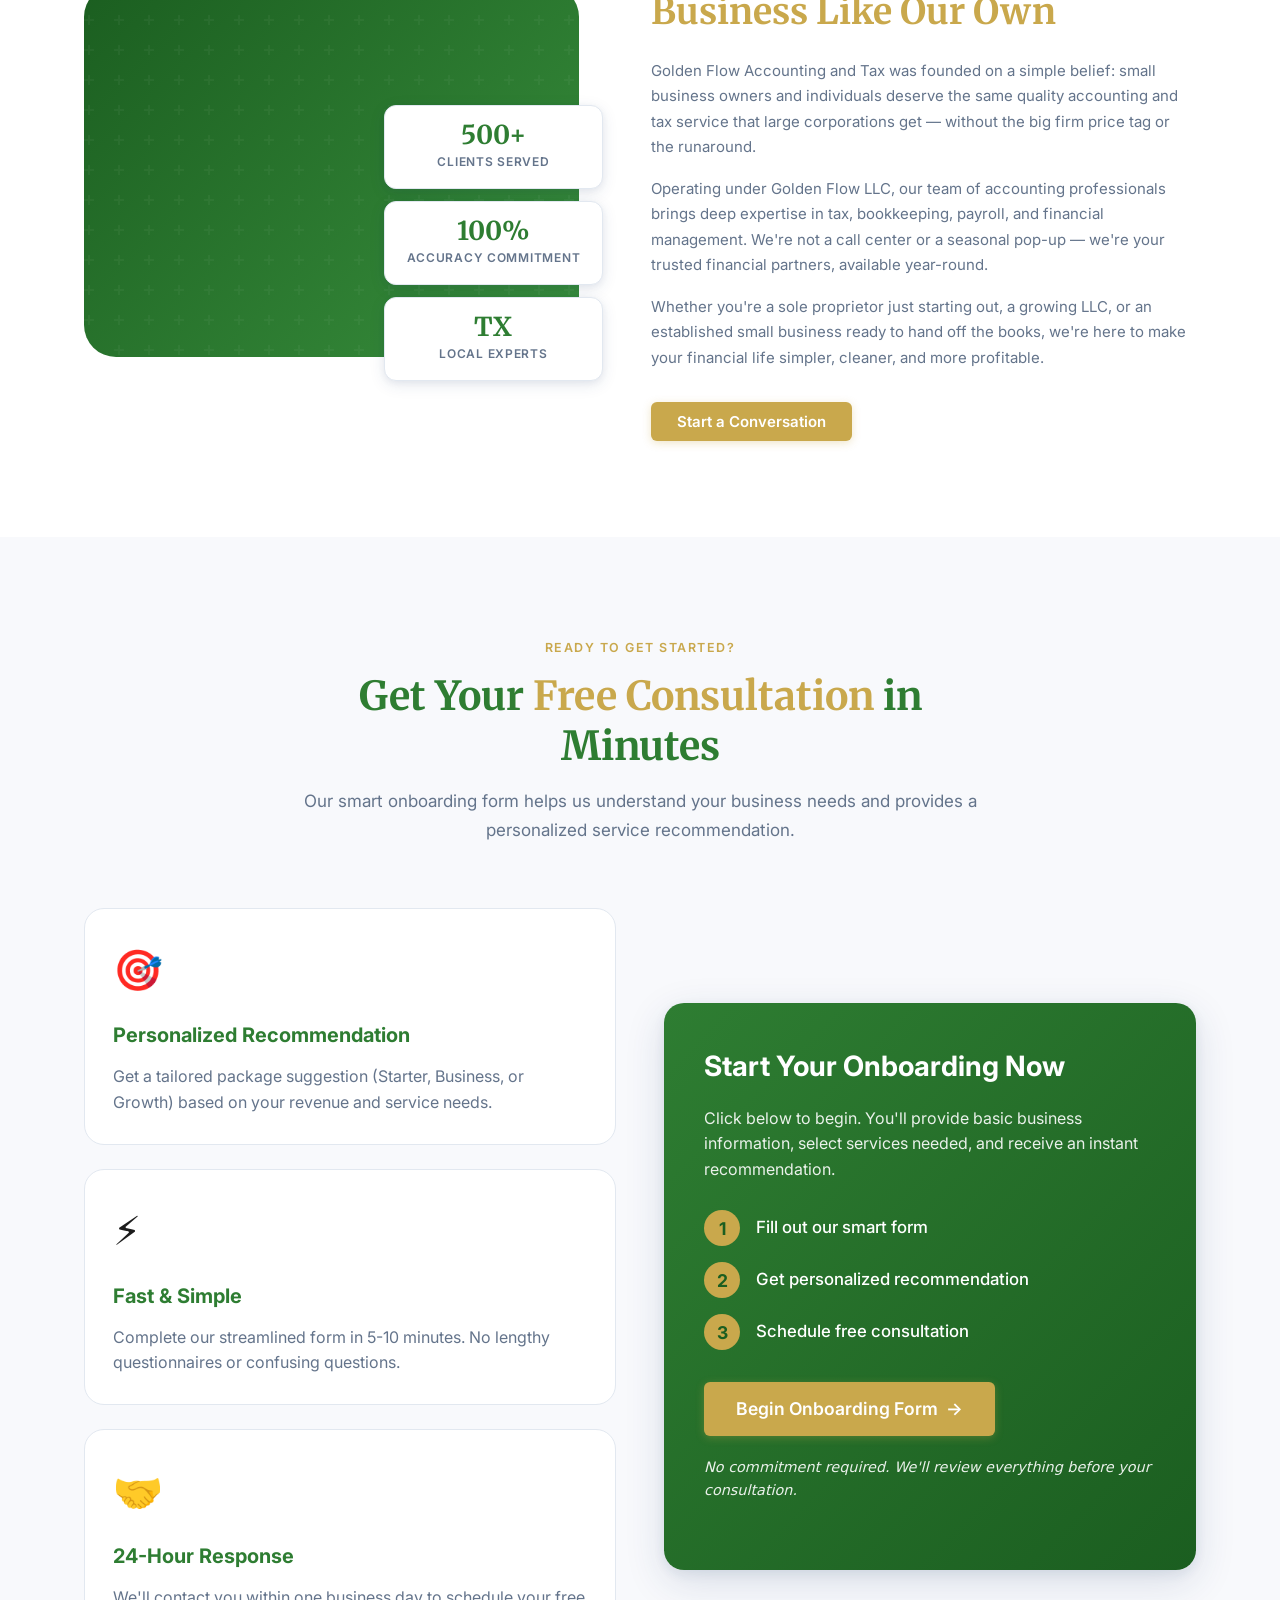
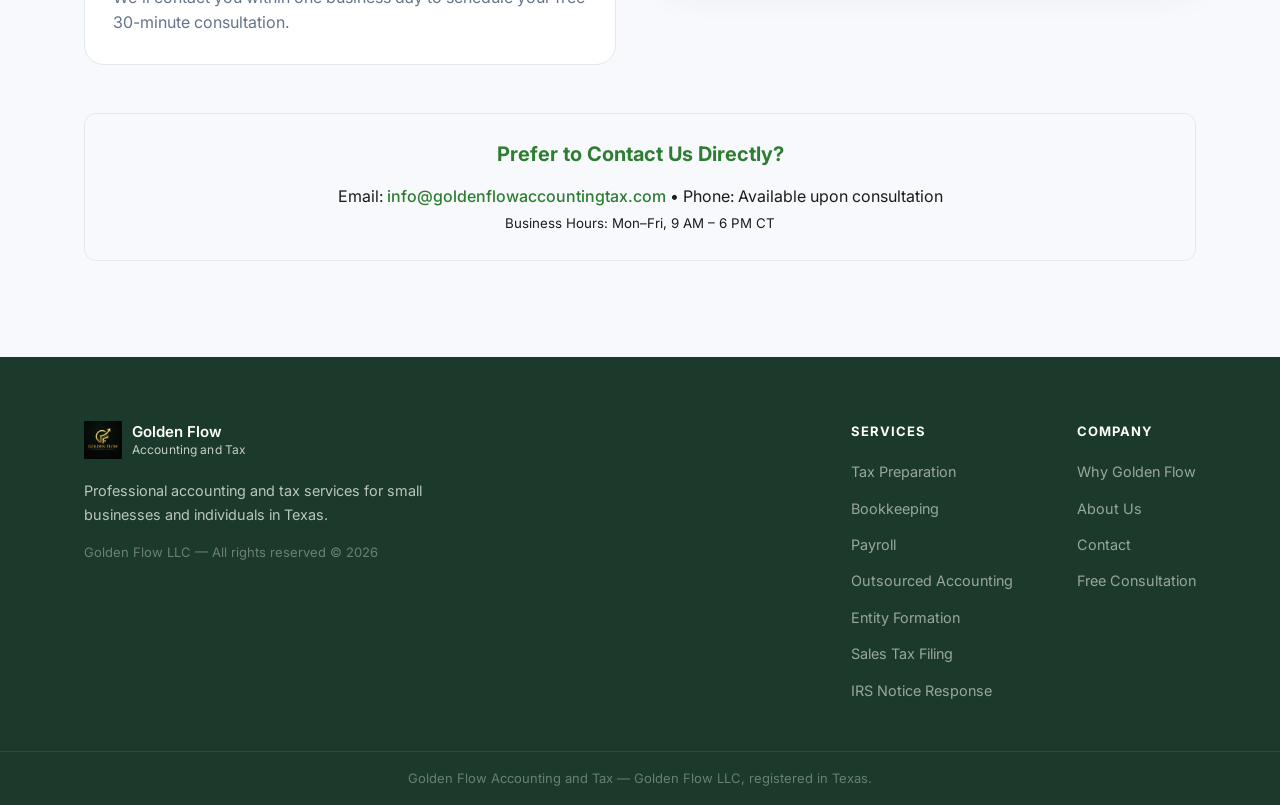
==== commit f2b63834: "Add Other Services section to homepage Added comprehensive 'Other Services' section between main ser" ====
--- a/index.html
+++ b/index.html
@@ -5,12 +5,13 @@
   <meta name="viewport" content="width=device-width, initial-scale=1.0" />
   <meta name="description" content="Golden Flow Accounting and Tax — Professional tax preparation, bookkeeping, payroll, and outsourced accounting services for small businesses and individuals in Texas." />
   <title>Golden Flow Accounting and Tax | Texas CPA &amp; Tax Services</title>
-  <link rel="stylesheet" href="style.css?v=202604100933" />
+  <link rel="stylesheet" href="style.css?v=202604101200" />
   <link rel="preconnect" href="https://fonts.googleapis.com" />
   <link rel="preconnect" href="https://fonts.gstatic.com" crossorigin />
   <link href="https://fonts.googleapis.com/css2?family=Inter:wght@300;400;500;600;700&family=Merriweather:wght@400;700&display=swap" rel="stylesheet" />
 </head>
 <body>
+  <a href="#main-content" class="skip-link">Skip to main content</a>
 
   <!-- ===== NAVIGATION ===== -->
   <header class="site-header" id="site-header">
@@ -32,7 +33,7 @@
     </nav>
   </header>
 
-  <main>
+  <main id="main-content">
 
     <!-- ===== HERO ===== -->
     <section class="hero" id="hero">
@@ -162,6 +163,81 @@
               <li>Month-end &amp; year-end close</li>
               <li>Financial reporting &amp; analysis</li>
               <li>CFO-level advisory support</li>
+            </ul>
+          </article>
+
+        </div>
+      </div>
+    </section>
+
+    <!-- ===== OTHER SERVICES ===== -->
+    <section class="services section section-alt" id="other-services">
+      <div class="container">
+        <div class="section-header">
+          <p class="section-label">Additional Offerings</p>
+          <h2>More Ways We Can <span class="accent-text">Help You</span></h2>
+          <p class="section-sub">Beyond our core packages, we offer specialized services to help your business get started right and stay fully compliant.</p>
+        </div>
+        <div class="services-grid">
+
+          <article class="service-card" data-service="entity-formation">
+            <div class="service-icon">
+              <svg viewBox="0 0 48 48" fill="none" xmlns="http://www.w3.org/2000/svg" aria-hidden="true">
+                <rect x="6" y="20" width="36" height="22" rx="2" fill="currentColor" opacity="0.12"/>
+                <path d="M6 20h36v22H6z" stroke="currentColor" stroke-width="2.5" fill="none"/>
+                <path d="M24 8L6 20h36L24 8z" stroke="currentColor" stroke-width="2.5" stroke-linejoin="round" fill="none"/>
+                <rect x="12" y="28" width="6" height="14" rx="1" stroke="currentColor" stroke-width="2" fill="none"/>
+                <rect x="21" y="28" width="6" height="14" rx="1" stroke="currentColor" stroke-width="2" fill="none"/>
+                <rect x="30" y="28" width="6" height="14" rx="1" stroke="currentColor" stroke-width="2" fill="none"/>
+              </svg>
+            </div>
+            <h3>Entity Formation</h3>
+            <p>Set up your business the right way from day one. We handle federal and state filings to establish your LLC, corporation, or partnership properly and efficiently.</p>
+            <ul class="service-features">
+              <li>LLC, Corporation &amp; Partnership setup</li>
+              <li>Federal &amp; state registration filings</li>
+              <li>EIN application with the IRS</li>
+              <li>Operating agreement guidance</li>
+            </ul>
+          </article>
+
+          <article class="service-card" data-service="sales-tax">
+            <div class="service-icon">
+              <svg viewBox="0 0 48 48" fill="none" xmlns="http://www.w3.org/2000/svg" aria-hidden="true">
+                <rect x="10" y="4" width="28" height="40" rx="2" fill="currentColor" opacity="0.12"/>
+                <path d="M10 6a2 2 0 012-2h24a2 2 0 012 2v38l-4-2.5-4 2.5-4-2.5-4 2.5-4-2.5-4 2.5V6z" stroke="currentColor" stroke-width="2.5" fill="none"/>
+                <path d="M19 19l10 10" stroke="currentColor" stroke-width="2.5" stroke-linecap="round"/>
+                <circle cx="19" cy="22" r="3" stroke="currentColor" stroke-width="2" fill="none"/>
+                <circle cx="29" cy="28" r="3" stroke="currentColor" stroke-width="2" fill="none"/>
+              </svg>
+            </div>
+            <h3>Sales Tax Filing</h3>
+            <p>Stay compliant with Texas and multi-state sales tax requirements. We prepare and file your monthly or quarterly sales tax returns accurately and on time.</p>
+            <ul class="service-features">
+              <li>Monthly &amp; quarterly return filing</li>
+              <li>Texas sales tax compliance</li>
+              <li>Multi-state nexus support</li>
+              <li>Sales tax registration assistance</li>
+            </ul>
+          </article>
+
+          <article class="service-card" data-service="irs-response">
+            <div class="service-icon">
+              <svg viewBox="0 0 48 48" fill="none" xmlns="http://www.w3.org/2000/svg" aria-hidden="true">
+                <rect x="4" y="12" width="40" height="28" rx="3" fill="currentColor" opacity="0.12"/>
+                <rect x="4" y="12" width="40" height="28" rx="3" stroke="currentColor" stroke-width="2.5" fill="none"/>
+                <path d="M4 16l20 14 20-14" stroke="currentColor" stroke-width="2.5" stroke-linecap="round" stroke-linejoin="round"/>
+                <path d="M32 6l3 3-8 8-4-4 3-3 1 1z" fill="currentColor" opacity="0.8"/>
+                <path d="M27 13l4 4M32 6l4 4-9 9-4-4 9-9z" stroke="currentColor" stroke-width="2" stroke-linecap="round" stroke-linejoin="round" fill="none"/>
+              </svg>
+            </div>
+            <h3>IRS Notice Response</h3>
+            <p>Received a letter from the IRS? Don't panic. We analyze and respond to IRS correspondence professionally — protecting your rights and resolving issues on your behalf.</p>
+            <ul class="service-features">
+              <li>IRS notice review &amp; response</li>
+              <li>Audit representation support</li>
+              <li>Penalty abatement requests</li>
+              <li>Payment plan negotiation</li>
             </ul>
           </article>
 
@@ -449,6 +525,9 @@
             <li><a href="#services">Bookkeeping</a></li>
             <li><a href="#services">Payroll</a></li>
             <li><a href="#services">Outsourced Accounting</a></li>
+            <li><a href="#other-services">Entity Formation</a></li>
+            <li><a href="#other-services">Sales Tax Filing</a></li>
+            <li><a href="#other-services">IRS Notice Response</a></li>
           </ul>
         </div>
         <div class="footer-nav-col">
--- a/style.css
+++ b/style.css
@@ -54,6 +54,21 @@
 
 img, svg { display: block; max-width: 100%; }
 a { color: inherit; text-decoration: none; }
+
+/* Skip-to-content link for keyboard accessibility */
+.skip-link {
+  position: absolute;
+  top: -100%;
+  left: 0;
+  background: var(--color-primary);
+  color: #fff;
+  padding: 12px 20px;
+  font-weight: 600;
+  z-index: 9999;
+  text-decoration: none;
+  border-radius: 0 0 var(--radius-sm) 0;
+}
+.skip-link:focus { top: 0; }
 ul { list-style: none; }
 button, input, select, textarea {
   font: inherit;
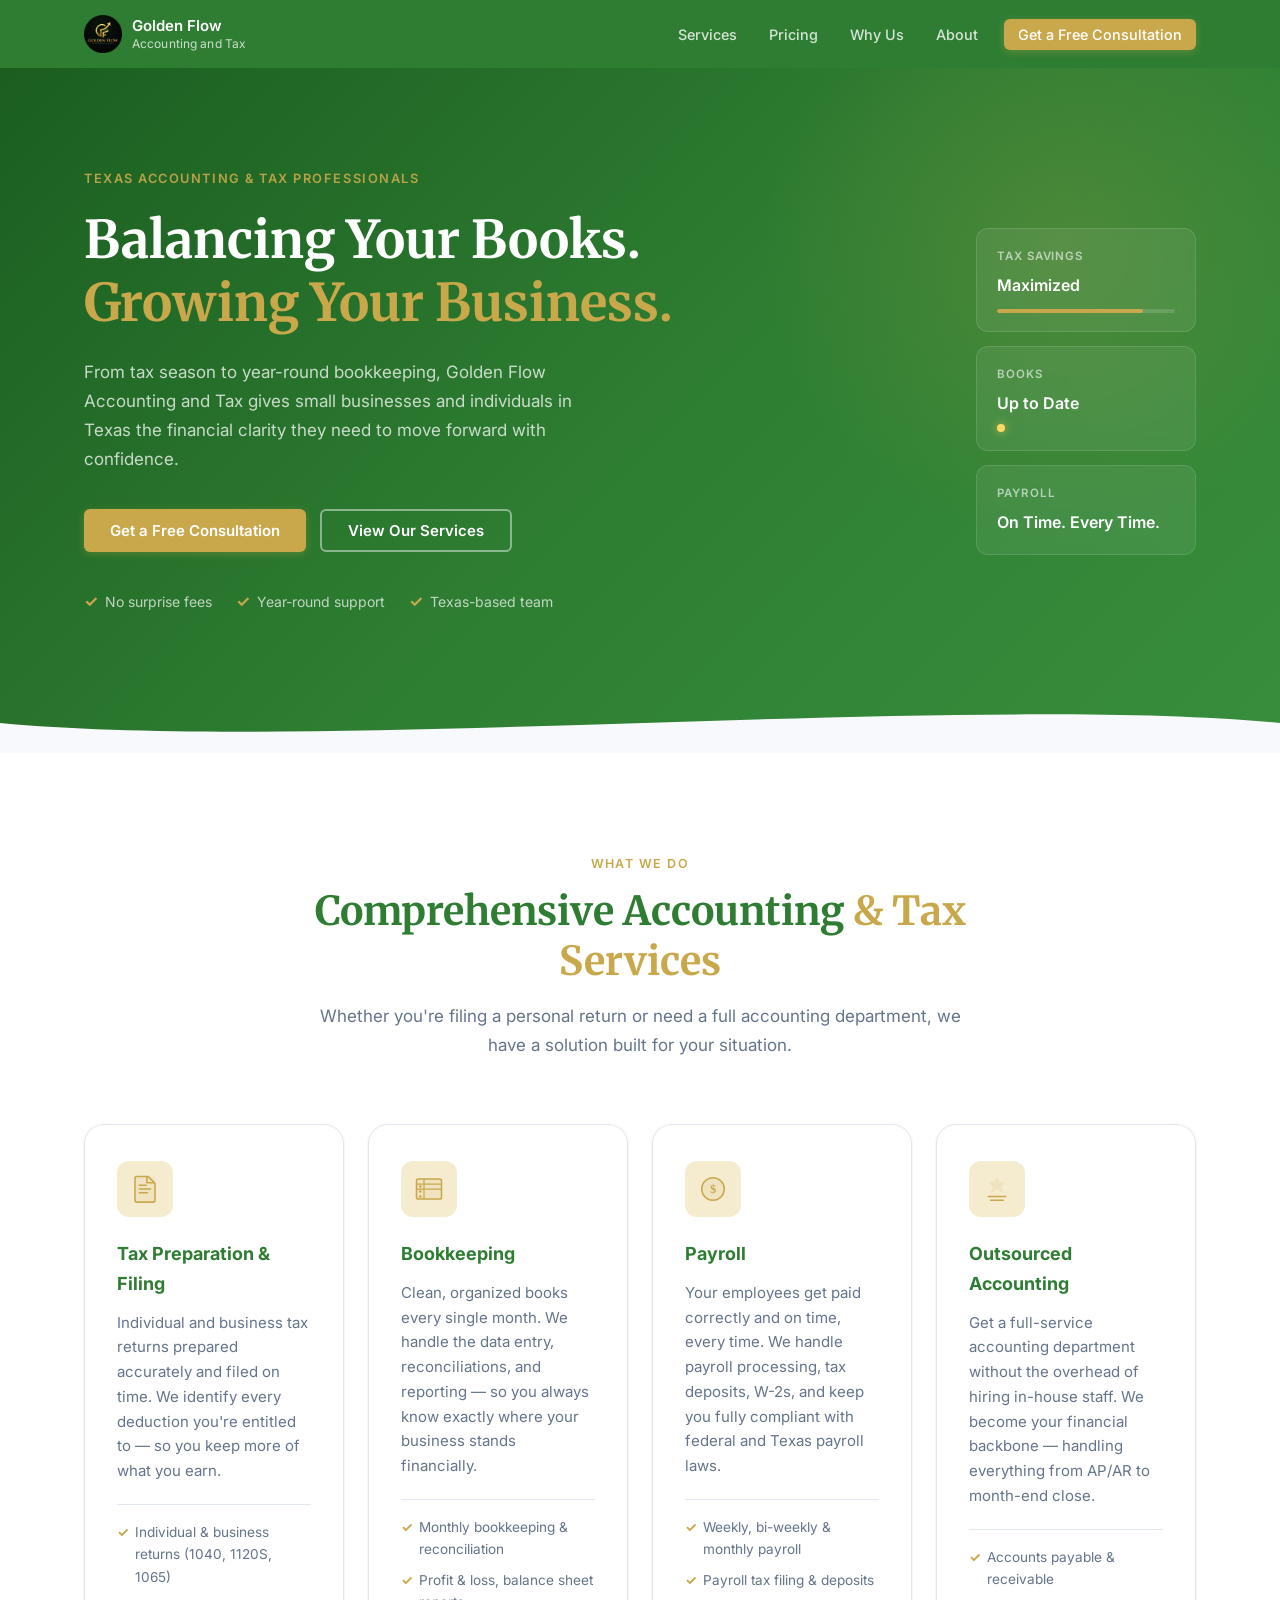
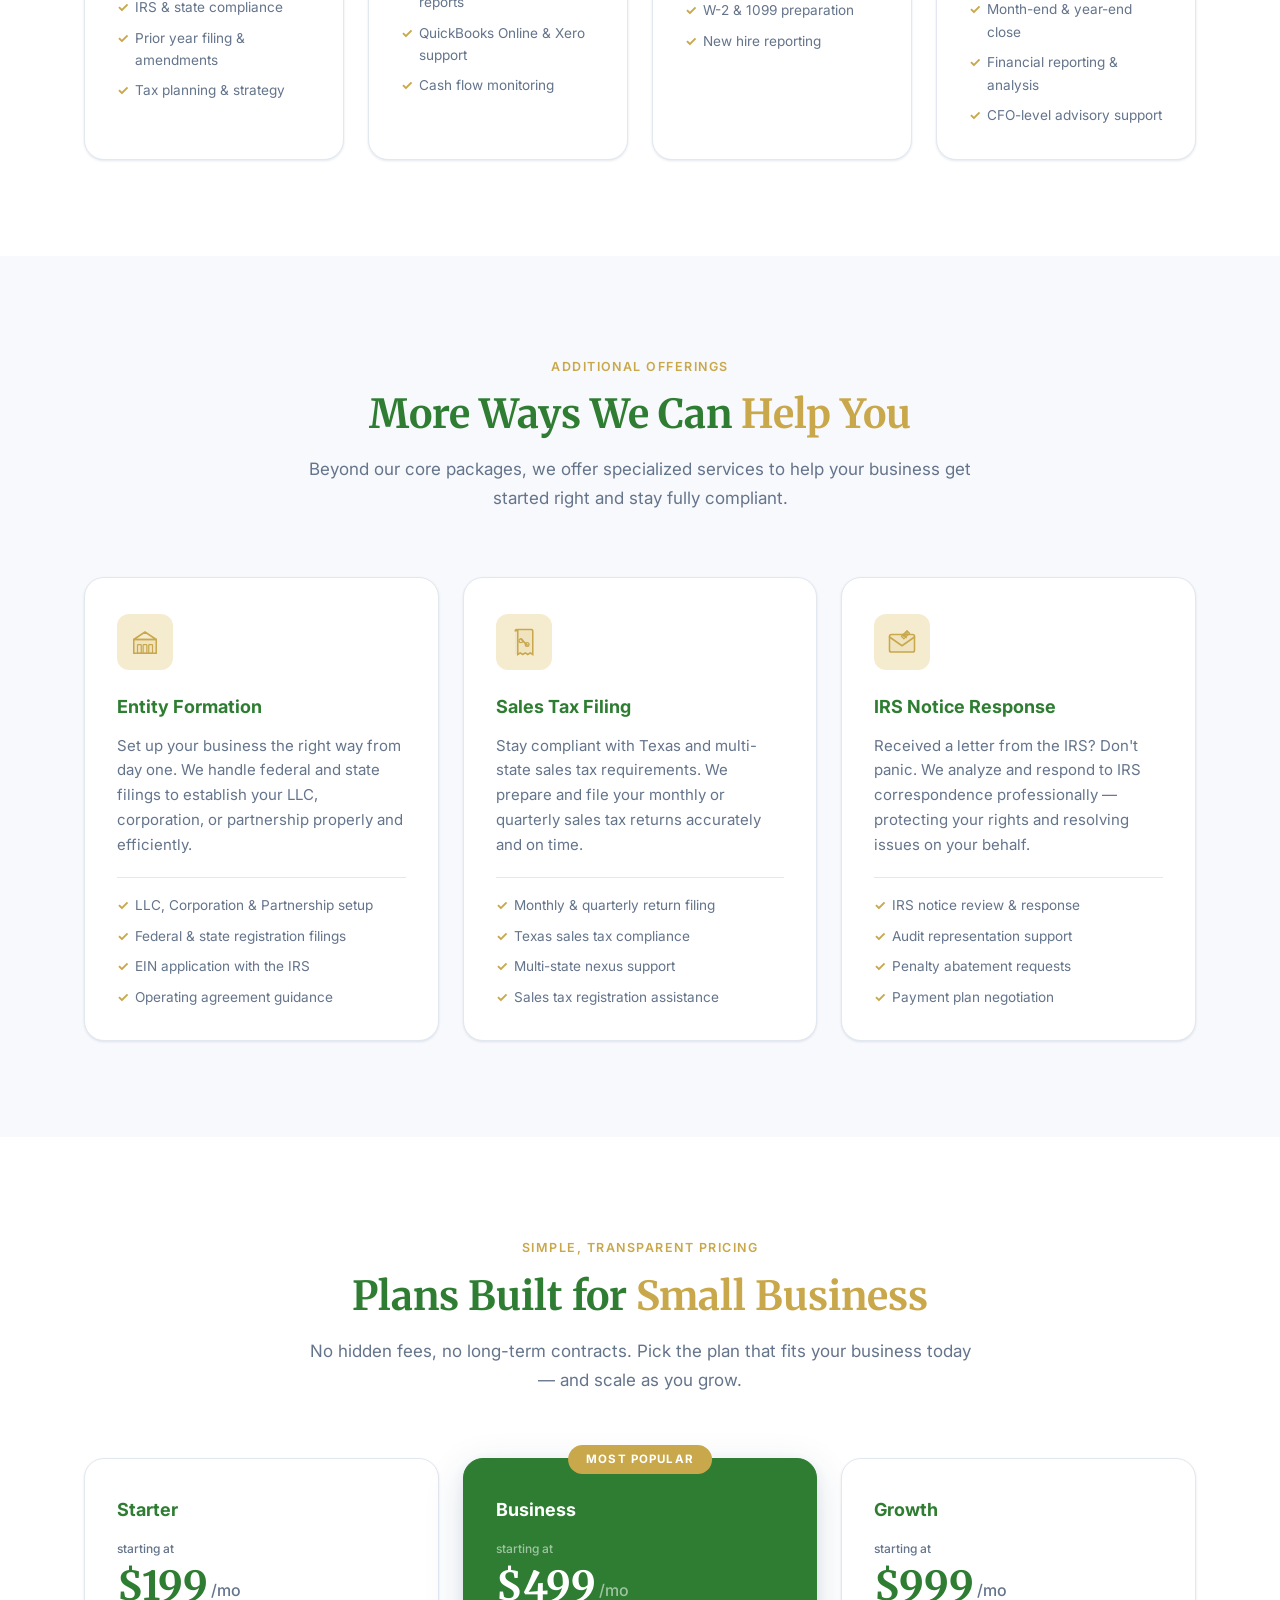
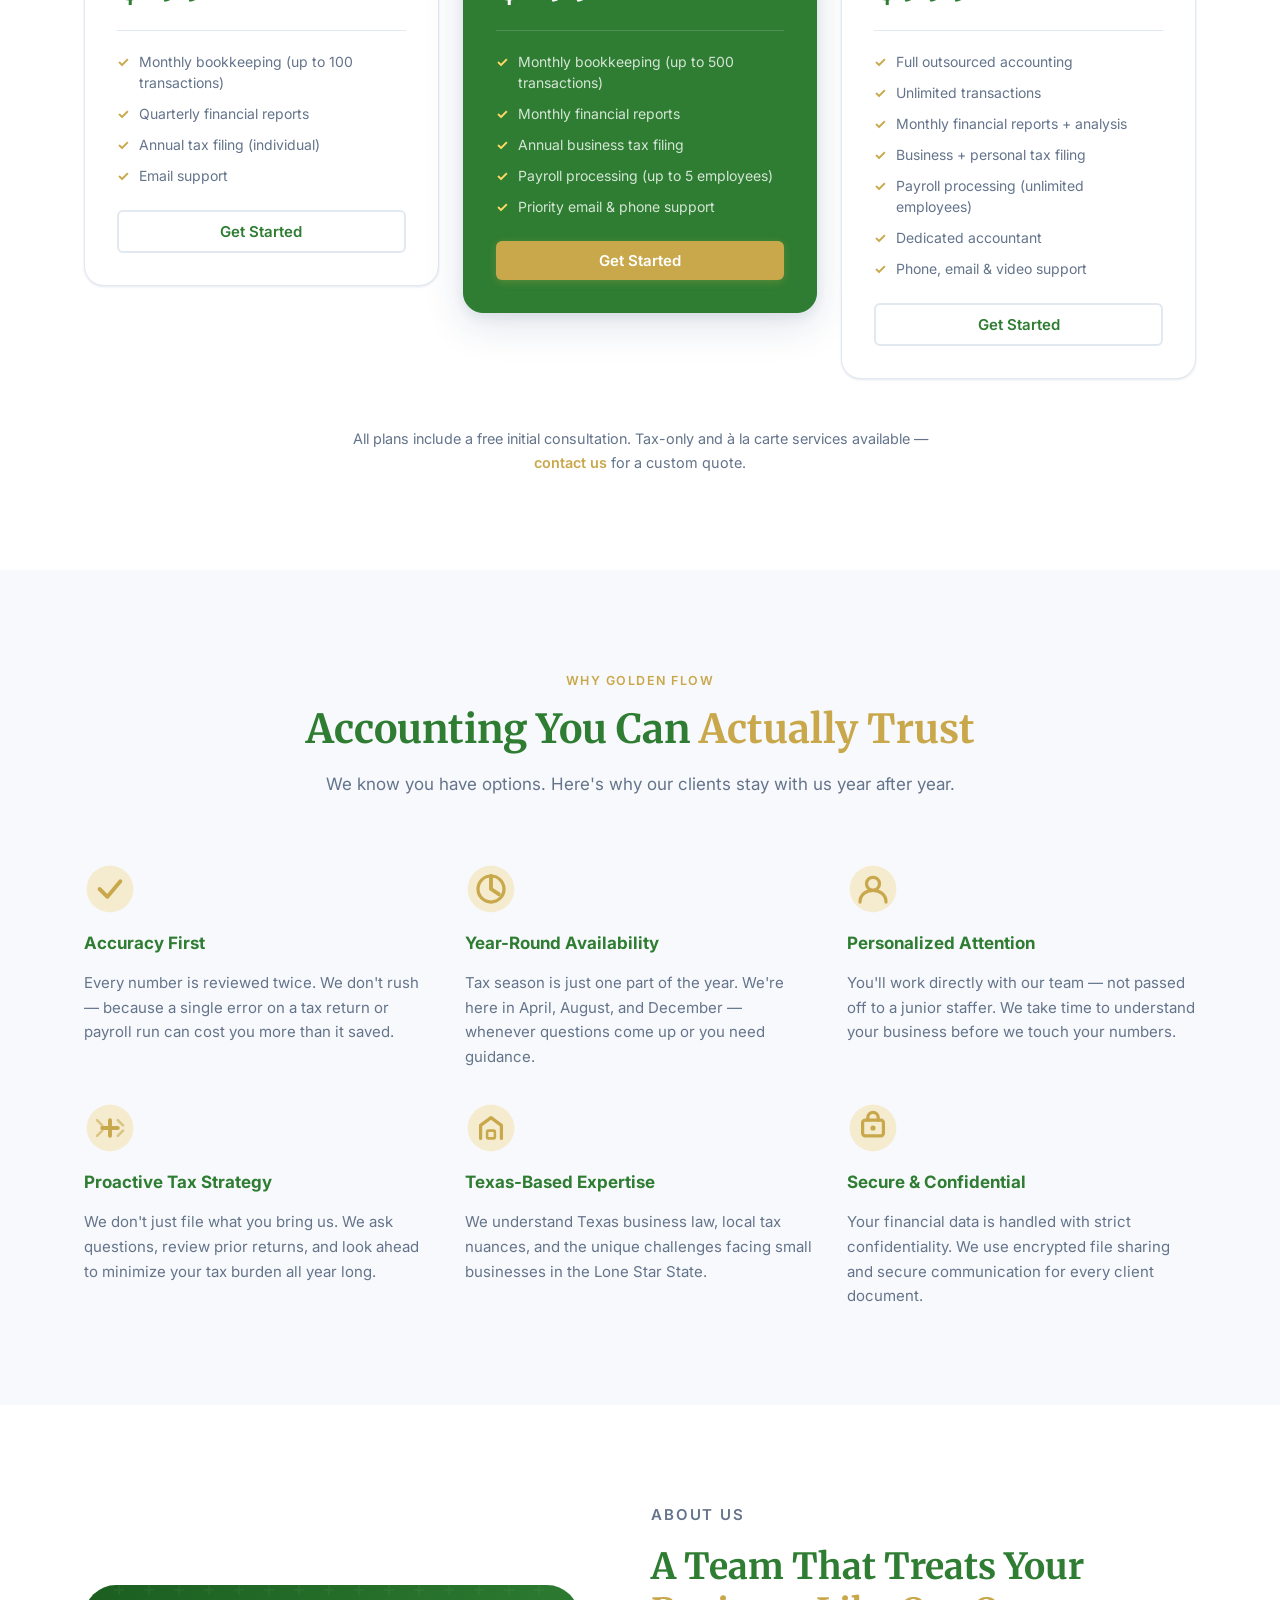
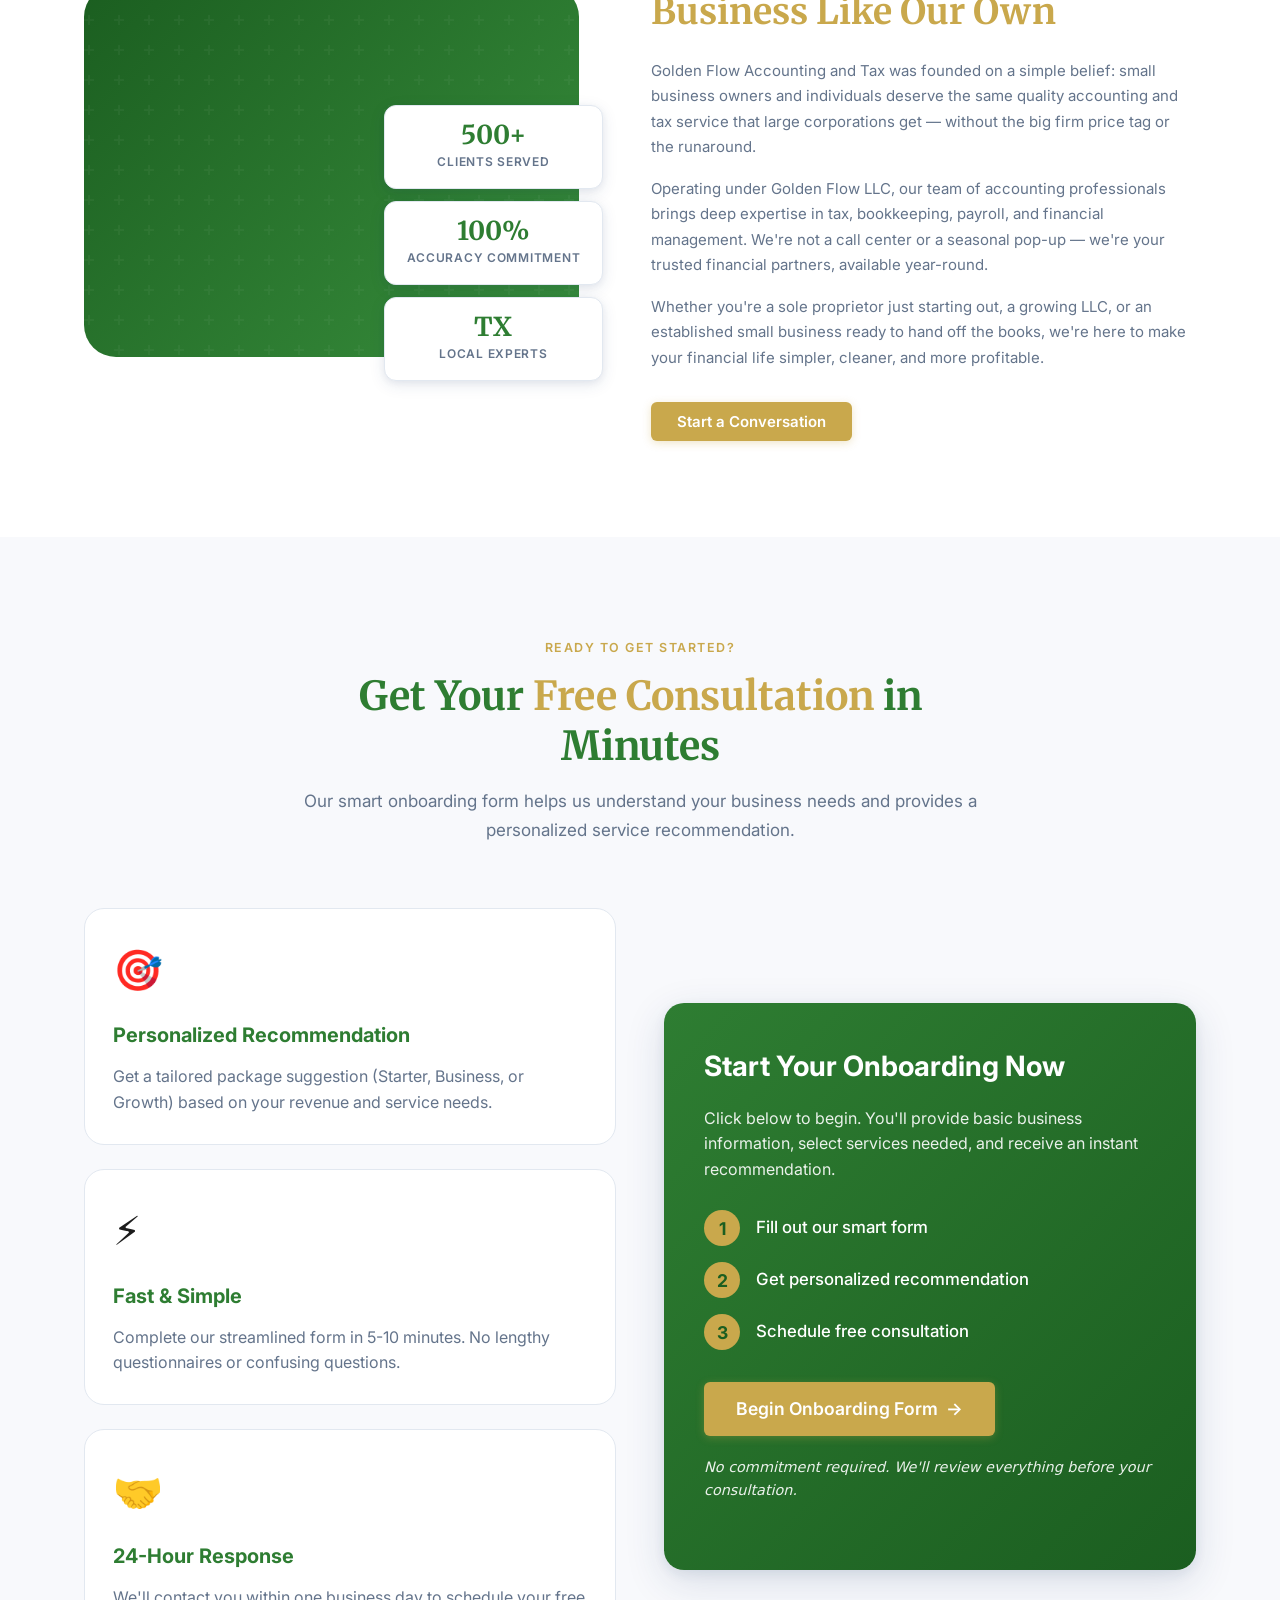
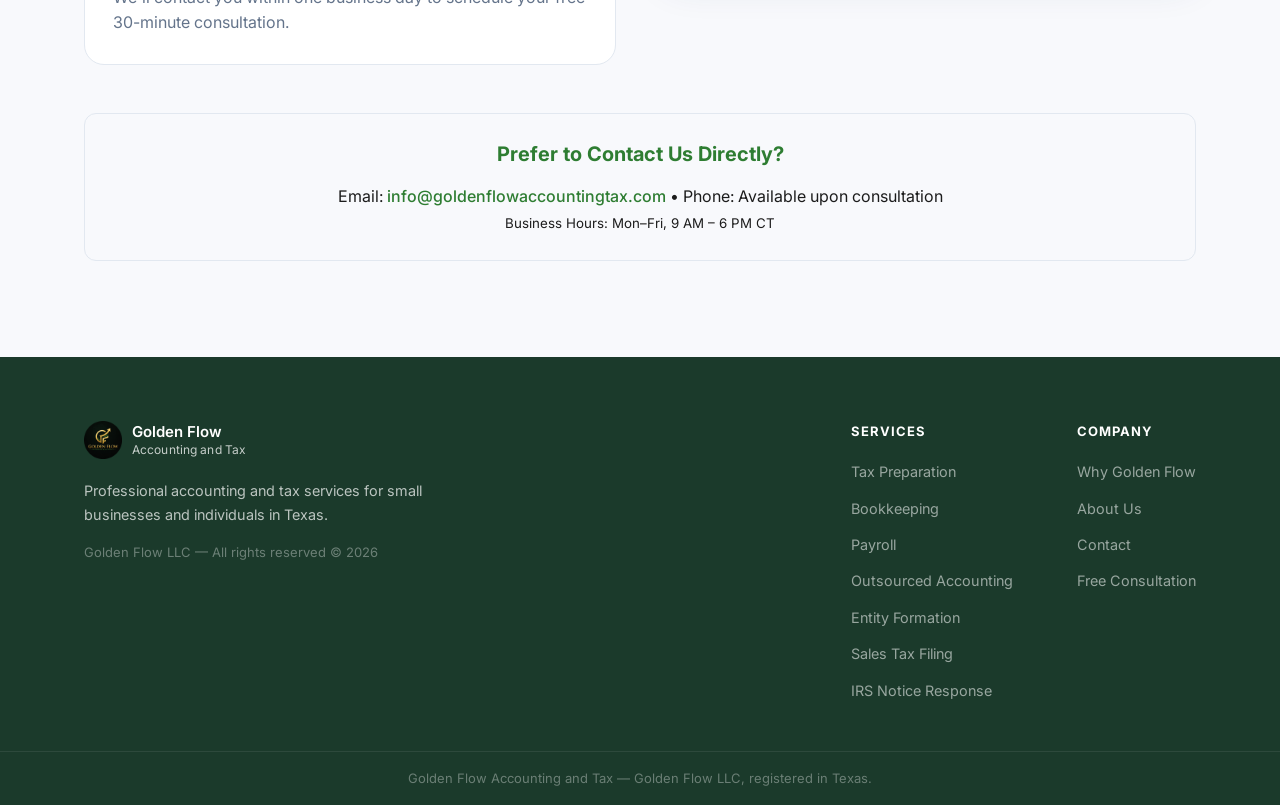
==== commit 464192ee: "Reorganize project structure into standard folders - Created css/ folder for stylesheets - Created p" ====
--- a/index.html
+++ b/index.html
@@ -5,7 +5,8 @@
   <meta name="viewport" content="width=device-width, initial-scale=1.0" />
   <meta name="description" content="Golden Flow Accounting and Tax — Professional tax preparation, bookkeeping, payroll, and outsourced accounting services for small businesses and individuals in Texas." />
   <title>Golden Flow Accounting and Tax | Texas CPA &amp; Tax Services</title>
-  <link rel="stylesheet" href="style.css?v=202604101200" />
+  <link rel="stylesheet" href="css/style.css?v=202604101200" />
+  <link rel="icon" href="assets/favicon/favicon.png" type="image/png" />
   <link rel="preconnect" href="https://fonts.googleapis.com" />
   <link rel="preconnect" href="https://fonts.gstatic.com" crossorigin />
   <link href="https://fonts.googleapis.com/css2?family=Inter:wght@300;400;500;600;700&family=Merriweather:wght@400;700&display=swap" rel="stylesheet" />
@@ -17,7 +18,7 @@
   <header class="site-header" id="site-header">
     <nav class="nav container">
       <a href="#hero" class="nav-logo">
-        <img src="logo.png?v=5" alt="Golden Flow Accounting and Tax" class="logo-image" />
+        <img src="assets/images/logos/logo.png?v=6" alt="Golden Flow Accounting and Tax" class="logo-image" />
         <span class="logo-text">Golden Flow <em>Accounting and Tax</em></span>
       </a>
       <button class="nav-toggle" id="navToggle" aria-label="Toggle navigation" aria-expanded="false">
@@ -28,7 +29,7 @@
         <li><a href="#pricing">Pricing</a></li>
         <li><a href="#why-us">Why Us</a></li>
         <li><a href="#about">About</a></li>
-        <li><a href="onboarding.html" class="nav-cta">Get a Free Consultation</a></li>
+        <li><a href="pages/onboarding.html" class="nav-cta">Get a Free Consultation</a></li>
       </ul>
     </nav>
   </header>
@@ -44,7 +45,7 @@
           <h1>Balancing Your Books.<br /><span class="accent-text">Growing Your Business.</span></h1>
           <p class="hero-sub">From tax season to year-round bookkeeping, Golden Flow Accounting and Tax gives small businesses and individuals in Texas the financial clarity they need to move forward with confidence.</p>
           <div class="hero-actions">
-            <a href="onboarding.html" class="btn btn-primary">Get a Free Consultation</a>
+            <a href="pages/onboarding.html" class="btn btn-primary">Get a Free Consultation</a>
             <a href="#services" class="btn btn-outline">View Our Services</a>
           </div>
           <ul class="hero-trust">
@@ -270,7 +271,7 @@
               <li>Annual tax filing (individual)</li>
               <li>Email support</li>
             </ul>
-            <a href="onboarding.html" class="btn btn-ghost">Get Started</a>
+            <a href="pages/onboarding.html" class="btn btn-ghost">Get Started</a>
           </article>
 
           <article class="pricing-card pricing-card--featured">
@@ -290,7 +291,7 @@
               <li>Payroll processing (up to 5 employees)</li>
               <li>Priority email &amp; phone support</li>
             </ul>
-            <a href="onboarding.html" class="btn btn-primary">Get Started</a>
+            <a href="pages/onboarding.html" class="btn btn-primary">Get Started</a>
           </article>
 
           <article class="pricing-card">
@@ -311,11 +312,11 @@
               <li>Dedicated accountant</li>
               <li>Phone, email &amp; video support</li>
             </ul>
-            <a href="onboarding.html" class="btn btn-ghost">Get Started</a>
-          </article>
-
-        </div>
-        <p class="pricing-note">All plans include a free initial consultation. Tax-only and à la carte services available — <a href="onboarding.html">contact us</a> for a custom quote.</p>
+            <a href="pages/onboarding.html" class="btn btn-ghost">Get Started</a>
+          </article>
+
+        </div>
+        <p class="pricing-note">All plans include a free initial consultation. Tax-only and à la carte services available — <a href="pages/onboarding.html">contact us</a> for a custom quote.</p>
       </div>
     </section>
 
@@ -431,7 +432,7 @@
           <p>Golden Flow Accounting and Tax was founded on a simple belief: small business owners and individuals deserve the same quality accounting and tax service that large corporations get — without the big firm price tag or the runaround.</p>
           <p>Operating under Golden Flow LLC, our team of accounting professionals brings deep expertise in tax, bookkeeping, payroll, and financial management. We're not a call center or a seasonal pop-up — we're your trusted financial partners, available year-round.</p>
           <p>Whether you're a sole proprietor just starting out, a growing LLC, or an established small business ready to hand off the books, we're here to make your financial life simpler, cleaner, and more profitable.</p>
-          <a href="onboarding.html" class="btn btn-primary">Start a Conversation</a>
+          <a href="pages/onboarding.html" class="btn btn-primary">Start a Conversation</a>
         </div>
       </div>
     </section>
@@ -486,7 +487,7 @@
                 </div>
               </div>
               
-              <a href="onboarding.html" class="btn btn-primary btn-xl">
+              <a href="pages/onboarding.html" class="btn btn-primary btn-xl">
                 <span class="btn-text">Begin Onboarding Form</span>
                 <span class="btn-icon" aria-hidden="true">→</span>
               </a>
@@ -511,7 +512,7 @@
     <div class="container footer-inner">
       <div class="footer-brand">
         <a href="#hero" class="nav-logo">
-          <img src="logo.png?v=5" alt="Golden Flow Accounting and Tax" class="logo-image" />
+          <img src="assets/images/logos/logo.png?v=6" alt="Golden Flow Accounting and Tax" class="logo-image" />
           <span class="logo-text">Golden Flow <em>Accounting and Tax</em></span>
         </a>
         <p>Professional accounting and tax services for small businesses and individuals in Texas.</p>
@@ -535,8 +536,8 @@
           <ul>
             <li><a href="#why-us">Why Golden Flow</a></li>
             <li><a href="#about">About Us</a></li>
-            <li><a href="onboarding.html">Contact</a></li>
-            <li><a href="onboarding.html">Free Consultation</a></li>
+            <li><a href="pages/onboarding.html">Contact</a></li>
+            <li><a href="pages/onboarding.html">Free Consultation</a></li>
           </ul>
         </div>
       </nav>
--- a/css/style.css
+++ b/css/style.css
@@ -0,0 +1,1345 @@
+/* ================================================================
+   Golden Flow Accounting and Tax — style.css
+   ================================================================ */
+
+/* ── Custom Properties ─────────────────────────────────────────── */
+:root {
+  --color-primary:       #2E7D32;   /* Deep forest green */
+  --color-primary-dark:  #1B5E20;
+  --color-primary-mid:   #388E3C;
+  --color-accent:        #C9A84C;   /* Warm gold */
+  --color-accent-dark:   #A8892E;
+  --color-accent-light:  #F5ECD0;
+  --color-gold:          #C9A84C;   /* Gold highlight */
+  --color-text:          #1C1C1C;
+  --color-text-muted:    #64748B;
+  --color-border:        #E2E8F0;
+  --color-bg:            #ffffff;
+  --color-bg-alt:        #F8F9FC;
+  --color-bg-dark:       #1B3A2B;
+
+  --font-sans:   'Inter', system-ui, -apple-system, sans-serif;
+  --font-serif:  'Merriweather', Georgia, serif;
+
+  --radius-sm:   6px;
+  --radius-md:   12px;
+  --radius-lg:   20px;
+  --radius-xl:   32px;
+
+  --shadow-sm:   0 1px 3px rgba(27,58,107,.07), 0 1px 2px rgba(27,58,107,.05);
+  --shadow-md:   0 4px 16px rgba(27,58,107,.10), 0 2px 6px rgba(27,58,107,.06);
+  --shadow-lg:   0 12px 40px rgba(27,58,107,.14), 0 4px 12px rgba(27,58,107,.08);
+
+  --transition:  all 0.22s ease;
+  --max-w:       1160px;
+}
+
+/* ── Reset & Base ───────────────────────────────────────────────── */
+*, *::before, *::after { box-sizing: border-box; margin: 0; padding: 0; }
+
+html {
+  scroll-behavior: smooth;
+  font-size: 16px;
+  -webkit-text-size-adjust: 100%;
+}
+
+body {
+  font-family: var(--font-sans);
+  color: var(--color-text);
+  background: var(--color-bg);
+  line-height: 1.65;
+  -webkit-font-smoothing: antialiased;
+  overflow-x: hidden;
+}
+
+img, svg { display: block; max-width: 100%; }
+a { color: inherit; text-decoration: none; }
+
+/* Skip-to-content link for keyboard accessibility */
+.skip-link {
+  position: absolute;
+  top: -100%;
+  left: 0;
+  background: var(--color-primary);
+  color: #fff;
+  padding: 12px 20px;
+  font-weight: 600;
+  z-index: 9999;
+  text-decoration: none;
+  border-radius: 0 0 var(--radius-sm) 0;
+}
+.skip-link:focus { top: 0; }
+ul { list-style: none; }
+button, input, select, textarea {
+  font: inherit;
+  color: inherit;
+  border: none;
+  background: transparent;
+  outline: none;
+}
+button { cursor: pointer; }
+
+/* ── Utility ────────────────────────────────────────────────────── */
+.container {
+  width: 100%;
+  max-width: var(--max-w);
+  margin: 0 auto;
+  padding: 0 24px;
+}
+
+.section       { padding: 96px 0; }
+.section-alt   { background: var(--color-bg-alt); }
+
+.section-header {
+  text-align: center;
+  max-width: 680px;
+  margin: 0 auto 64px;
+}
+
+.section-label {
+  display: inline-block;
+  font-size: 0.78rem;
+  font-weight: 600;
+  letter-spacing: 0.12em;
+  text-transform: uppercase;
+  color: var(--color-accent);
+  margin-bottom: 12px;
+}
+
+.section-header h2 {
+  font-family: var(--font-serif);
+  font-size: clamp(1.75rem, 3.5vw, 2.5rem);
+  line-height: 1.25;
+  color: var(--color-primary);
+  margin-bottom: 16px;
+}
+
+.section-sub {
+  font-size: 1.0625rem;
+  color: var(--color-text-muted);
+  line-height: 1.7;
+}
+
+.accent-text { color: var(--color-accent); }
+
+/* ── Buttons ────────────────────────────────────────────────────── */
+.btn {
+  display: inline-flex;
+  align-items: center;
+  gap: 8px;
+  padding: 12px 26px;
+  border-radius: var(--radius-sm);
+  font-size: 0.9375rem;
+  font-weight: 600;
+  line-height: 1;
+  transition: var(--transition);
+  white-space: nowrap;
+}
+
+.btn-primary {
+  background: var(--color-accent);
+  color: #fff;
+  box-shadow: 0 2px 8px rgba(201,168,76,.3);
+}
+.btn-primary:hover {
+  background: var(--color-accent-dark);
+  box-shadow: 0 4px 14px rgba(201,168,76,.4);
+  transform: translateY(-1px);
+}
+
+.btn-outline {
+  border: 2px solid rgba(255,255,255,.45);
+  color: #fff;
+}
+.btn-outline:hover {
+  border-color: #fff;
+  background: rgba(255,255,255,.12);
+}
+
+.btn-lg { padding: 15px 32px; font-size: 1rem; }
+
+/* ── Reveal animation ───────────────────────────────────────────── */
+.reveal {
+  opacity: 0;
+  transform: translateY(24px);
+  transition: opacity 0.5s ease, transform 0.5s ease;
+}
+.reveal.visible {
+  opacity: 1;
+  transform: none;
+}
+
+/* ================================================================
+   NAVIGATION
+   ================================================================ */
+.site-header {
+  position: sticky;
+  top: 0;
+  z-index: 100;
+  background: var(--color-primary);
+  transition: box-shadow 0.2s ease;
+}
+.site-header.scrolled {
+  box-shadow: 0 2px 20px rgba(0,0,0,.25);
+}
+
+.nav {
+  display: flex;
+  align-items: center;
+  justify-content: space-between;
+  height: 68px;
+  gap: 24px;
+}
+
+.nav-logo {
+  display: flex;
+  align-items: center;
+  gap: 10px;
+  flex-shrink: 0;
+}
+
+.logo-image {
+  height: 38px;
+  width: auto;
+  flex-shrink: 0;
+}
+
+.logo-mark {
+  width: 38px;
+  height: 38px;
+  border-radius: var(--radius-sm);
+  background: var(--color-accent);
+  color: #fff;
+  font-weight: 700;
+  font-size: 0.875rem;
+  display: grid;
+  place-items: center;
+  flex-shrink: 0;
+  letter-spacing: 0.04em;
+}
+
+.logo-text {
+  color: #fff;
+  font-size: 0.9375rem;
+  font-weight: 600;
+  line-height: 1.25;
+}
+.logo-text em {
+  display: block;
+  font-style: normal;
+  font-weight: 400;
+  font-size: 0.75rem;
+  opacity: 0.75;
+  letter-spacing: 0.01em;
+}
+
+.nav-links {
+  display: flex;
+  align-items: center;
+  gap: 4px;
+}
+
+.nav-links a {
+  color: rgba(255,255,255,.8);
+  font-size: 0.9rem;
+  font-weight: 500;
+  padding: 7px 14px;
+  border-radius: var(--radius-sm);
+  transition: var(--transition);
+}
+.nav-links a:hover,
+.nav-links a.active {
+  color: #fff;
+  background: rgba(255,255,255,.1);
+}
+
+.nav-cta {
+  background: var(--color-accent) !important;
+  color: #fff !important;
+  margin-left: 8px;
+  box-shadow: 0 2px 8px rgba(201,168,76,.35);
+}
+.nav-cta:hover {
+  background: var(--color-accent-dark) !important;
+}
+
+.nav-toggle {
+  display: none;
+  flex-direction: column;
+  justify-content: center;
+  align-items: center;
+  gap: 5px;
+  padding: 10px;
+  margin-left: auto;
+  min-width: 44px;
+  min-height: 44px;
+}
+.nav-toggle span {
+  display: block;
+  width: 22px;
+  height: 2px;
+  background: #fff;
+  border-radius: 2px;
+  transition: var(--transition);
+}
+
+/* ================================================================
+   HERO
+   ================================================================ */
+.hero {
+  position: relative;
+  background: linear-gradient(135deg, var(--color-primary-dark) 0%, var(--color-primary) 50%, var(--color-primary-mid) 100%);
+  overflow: hidden;
+  padding: 100px 0 0;
+}
+
+.hero-bg-shape {
+  position: absolute;
+  top: -120px;
+  right: -80px;
+  width: 600px;
+  height: 600px;
+  background: radial-gradient(circle, rgba(201,168,76,.18) 0%, transparent 70%);
+  pointer-events: none;
+}
+
+.hero-inner {
+  display: grid;
+  grid-template-columns: 1fr auto;
+  gap: 48px;
+  align-items: center;
+  padding-bottom: 80px;
+}
+
+.hero-eyebrow {
+  font-size: 0.8rem;
+  font-weight: 600;
+  letter-spacing: 0.12em;
+  text-transform: uppercase;
+  color: var(--color-accent);
+  margin-bottom: 20px;
+  opacity: 0.9;
+}
+
+.hero-content h1 {
+  font-family: var(--font-serif);
+  font-size: clamp(2rem, 4.5vw, 3.25rem);
+  color: #fff;
+  line-height: 1.2;
+  margin-bottom: 24px;
+}
+
+.hero-sub {
+  font-size: 1.0625rem;
+  color: rgba(255,255,255,.75);
+  max-width: 520px;
+  line-height: 1.7;
+  margin-bottom: 36px;
+}
+
+.hero-actions {
+  display: flex;
+  gap: 14px;
+  flex-wrap: wrap;
+  margin-bottom: 36px;
+}
+
+.hero-trust {
+  display: flex;
+  gap: 24px;
+  flex-wrap: wrap;
+}
+.hero-trust li {
+  display: flex;
+  align-items: center;
+  gap: 7px;
+  font-size: 0.875rem;
+  color: rgba(255,255,255,.7);
+}
+.check-icon {
+  color: var(--color-accent);
+  font-weight: 700;
+  font-size: 1rem;
+}
+
+/* Hero visual cards */
+.hero-visual {
+  display: flex;
+  flex-direction: column;
+  gap: 14px;
+  min-width: 220px;
+}
+
+.hero-card {
+  background: rgba(255,255,255,.07);
+  border: 1px solid rgba(255,255,255,.12);
+  backdrop-filter: blur(8px);
+  border-radius: var(--radius-md);
+  padding: 18px 20px;
+  color: #fff;
+}
+
+.hc-label {
+  font-size: 0.72rem;
+  font-weight: 600;
+  letter-spacing: 0.08em;
+  text-transform: uppercase;
+  opacity: 0.6;
+  margin-bottom: 6px;
+}
+.hc-value {
+  font-size: 1rem;
+  font-weight: 600;
+}
+.hc-bar {
+  margin-top: 10px;
+  height: 4px;
+  background: rgba(255,255,255,.15);
+  border-radius: 4px;
+  overflow: hidden;
+}
+.hc-fill {
+  height: 100%;
+  width: 82%;
+  background: var(--color-accent);
+  border-radius: 4px;
+}
+.hc-dot {
+  width: 8px;
+  height: 8px;
+  border-radius: 50%;
+  margin-top: 8px;
+}
+.dot-green { background: #FFD966; box-shadow: 0 0 8px rgba(255,217,102,.6); }
+
+.hero-wave {
+  line-height: 0;
+  margin-top: -2px;
+}
+.hero-wave svg {
+  width: 100%;
+  height: 60px;
+}
+
+/* ================================================================
+   SERVICES
+   ================================================================ */
+.services-grid {
+  display: grid;
+  grid-template-columns: repeat(auto-fit, minmax(260px, 1fr));
+  gap: 24px;
+}
+
+.service-card {
+  background: var(--color-bg);
+  border: 1px solid var(--color-border);
+  border-radius: var(--radius-lg);
+  padding: 36px 32px 32px;
+  box-shadow: var(--shadow-sm);
+  transition: var(--transition);
+  position: relative;
+  overflow: hidden;
+}
+
+.service-card::before {
+  content: '';
+  position: absolute;
+  top: 0;
+  left: 0;
+  right: 0;
+  height: 3px;
+  background: var(--color-accent);
+  opacity: 0;
+  transition: opacity 0.22s ease;
+}
+
+.service-card:hover {
+  transform: translateY(-4px);
+  box-shadow: var(--shadow-lg);
+  border-color: var(--color-accent);
+}
+.service-card:hover::before { opacity: 1; }
+
+.service-icon {
+  width: 56px;
+  height: 56px;
+  border-radius: var(--radius-md);
+  background: var(--color-accent-light);
+  color: var(--color-accent);
+  display: grid;
+  place-items: center;
+  margin-bottom: 22px;
+}
+.service-icon svg { width: 30px; height: 30px; }
+
+.service-card h3 {
+  font-size: 1.125rem;
+  font-weight: 700;
+  color: var(--color-primary);
+  margin-bottom: 12px;
+}
+
+.service-card p {
+  font-size: 0.9375rem;
+  color: var(--color-text-muted);
+  line-height: 1.65;
+  margin-bottom: 20px;
+}
+
+.service-features {
+  border-top: 1px solid var(--color-border);
+  padding-top: 16px;
+  display: flex;
+  flex-direction: column;
+  gap: 8px;
+}
+.service-features li {
+  font-size: 0.85rem;
+  color: var(--color-text-muted);
+  padding-left: 18px;
+  position: relative;
+}
+.service-features li::before {
+  content: '✓';
+  position: absolute;
+  left: 0;
+  color: var(--color-accent);
+  font-weight: 700;
+}
+
+/* ================================================================
+   WHY US / PILLARS
+   ================================================================ */
+.pillars-grid {
+  display: grid;
+  grid-template-columns: repeat(auto-fit, minmax(300px, 1fr));
+  gap: 32px;
+}
+
+.pillar {
+  display: flex;
+  flex-direction: column;
+  gap: 14px;
+}
+
+.pillar-icon {
+  width: 52px;
+  height: 52px;
+  flex-shrink: 0;
+}
+.pillar-icon svg { width: 52px; height: 52px; }
+
+.pillar h3 {
+  font-size: 1.0625rem;
+  font-weight: 700;
+  color: var(--color-primary);
+}
+
+.pillar p {
+  font-size: 0.9375rem;
+  color: var(--color-text-muted);
+  line-height: 1.65;
+}
+
+/* ================================================================
+   PRICING
+   ================================================================ */
+.pricing-grid {
+  display: grid;
+  grid-template-columns: repeat(3, 1fr);
+  gap: 24px;
+  align-items: start;
+}
+
+.pricing-card {
+  background: var(--color-bg);
+  border: 1px solid var(--color-border);
+  border-radius: var(--radius-lg);
+  padding: 36px 32px 32px;
+  box-shadow: var(--shadow-sm);
+  transition: var(--transition);
+  position: relative;
+  display: flex;
+  flex-direction: column;
+  gap: 24px;
+}
+
+.pricing-card:hover {
+  transform: translateY(-4px);
+  box-shadow: var(--shadow-lg);
+  border-color: var(--color-accent);
+}
+
+.pricing-card--featured {
+  background: var(--color-primary);
+  border-color: var(--color-primary);
+  box-shadow: var(--shadow-lg);
+  transform: translateY(-10px);
+}
+
+.pricing-card--featured:hover {
+  transform: translateY(-14px);
+  border-color: var(--color-primary-mid);
+}
+
+.pricing-badge {
+  position: absolute;
+  top: -14px;
+  left: 50%;
+  transform: translateX(-50%);
+  background: var(--color-accent);
+  color: #fff;
+  font-size: 0.72rem;
+  font-weight: 700;
+  letter-spacing: 0.1em;
+  text-transform: uppercase;
+  padding: 5px 18px;
+  border-radius: 20px;
+  white-space: nowrap;
+}
+
+.pricing-card-header h3 {
+  font-size: 1.125rem;
+  font-weight: 700;
+  color: var(--color-primary);
+  margin-bottom: 14px;
+}
+
+.pricing-card--featured .pricing-card-header h3 {
+  color: #fff;
+}
+
+.pricing-price {
+  display: flex;
+  align-items: baseline;
+  gap: 3px;
+  flex-wrap: wrap;
+}
+
+.pricing-from {
+  font-size: 0.75rem;
+  color: var(--color-text-muted);
+  font-weight: 500;
+  width: 100%;
+  margin-bottom: 4px;
+}
+
+.pricing-card--featured .pricing-from {
+  color: rgba(255,255,255,.55);
+}
+
+.pricing-amount {
+  font-family: var(--font-serif);
+  font-size: 2.5rem;
+  font-weight: 700;
+  color: var(--color-primary);
+  line-height: 1;
+}
+
+.pricing-card--featured .pricing-amount {
+  color: #fff;
+}
+
+.pricing-period {
+  font-size: 1rem;
+  color: var(--color-text-muted);
+  font-weight: 500;
+  align-self: flex-end;
+  margin-bottom: 3px;
+}
+
+.pricing-card--featured .pricing-period {
+  color: rgba(255,255,255,.55);
+}
+
+.pricing-features {
+  flex: 1;
+  display: flex;
+  flex-direction: column;
+  gap: 10px;
+  border-top: 1px solid var(--color-border);
+  padding-top: 20px;
+}
+
+.pricing-card--featured .pricing-features {
+  border-color: rgba(255,255,255,.15);
+}
+
+.pricing-features li {
+  font-size: 0.875rem;
+  color: var(--color-text-muted);
+  padding-left: 22px;
+  position: relative;
+  line-height: 1.5;
+}
+
+.pricing-features li::before {
+  content: '✓';
+  position: absolute;
+  left: 0;
+  color: var(--color-accent);
+  font-weight: 700;
+}
+
+.pricing-card--featured .pricing-features li {
+  color: rgba(255,255,255,.8);
+}
+
+.pricing-card--featured .pricing-features li::before {
+  color: #FFD966;
+}
+
+.pricing-card .btn {
+  width: 100%;
+  justify-content: center;
+}
+
+.btn-ghost {
+  display: inline-flex;
+  align-items: center;
+  gap: 8px;
+  padding: 12px 26px;
+  border-radius: var(--radius-sm);
+  font-size: 0.9375rem;
+  font-weight: 600;
+  line-height: 1;
+  transition: var(--transition);
+  white-space: nowrap;
+  border: 2px solid var(--color-border);
+  color: var(--color-primary);
+  background: transparent;
+}
+
+.btn-ghost:hover {
+  border-color: var(--color-accent);
+  color: var(--color-accent);
+  background: var(--color-accent-light);
+}
+
+.pricing-note {
+  text-align: center;
+  margin-top: 48px;
+  font-size: 0.9rem;
+  color: var(--color-text-muted);
+  max-width: 580px;
+  margin-left: auto;
+  margin-right: auto;
+  line-height: 1.65;
+}
+
+.pricing-note a {
+  color: var(--color-accent);
+  font-weight: 600;
+}
+
+.pricing-note a:hover {
+  text-decoration: underline;
+}
+
+/* ================================================================
+   ABOUT
+   ================================================================ */
+.about-inner {
+  display: grid;
+  grid-template-columns: 1fr 1.1fr;
+  gap: 72px;
+  align-items: center;
+}
+
+.about-visual {
+  position: relative;
+}
+
+.about-shape {
+  width: 100%;
+  aspect-ratio: 4 / 3;
+  border-radius: var(--radius-xl);
+  background: linear-gradient(135deg, var(--color-primary-dark), var(--color-primary-mid));
+  position: relative;
+  overflow: hidden;
+}
+
+.about-shape::after {
+  content: '';
+  position: absolute;
+  inset: 0;
+  background: url("data:image/svg+xml,%3Csvg width='60' height='60' viewBox='0 0 60 60' xmlns='http://www.w3.org/2000/svg'%3E%3Cg fill='none' fill-rule='evenodd'%3E%3Cg fill='%23ffffff' fill-opacity='0.04'%3E%3Cpath d='M36 34v-4h-2v4h-4v2h4v4h2v-4h4v-2h-4zm0-30V0h-2v4h-4v2h4v4h2V6h4V4h-4zM6 34v-4H4v4H0v2h4v4h2v-4h4v-2H6zM6 4V0H4v4H0v2h4v4h2V6h4V4H6z'/%3E%3C/g%3E%3C/g%3E%3C/svg%3E");
+}
+
+.about-stats {
+  position: absolute;
+  bottom: -24px;
+  right: -24px;
+  display: flex;
+  flex-direction: column;
+  gap: 12px;
+}
+
+.stat {
+  background: #fff;
+  border-radius: var(--radius-md);
+  padding: 16px 22px;
+  box-shadow: var(--shadow-md);
+  border: 1px solid var(--color-border);
+  text-align: center;
+  min-width: 140px;
+}
+
+.stat-number {
+  display: block;
+  font-family: var(--font-serif);
+  font-size: 1.625rem;
+  font-weight: 700;
+  color: var(--color-primary);
+  line-height: 1;
+  margin-bottom: 4px;
+}
+
+.stat-label {
+  display: block;
+  font-size: 0.75rem;
+  font-weight: 600;
+  letter-spacing: 0.06em;
+  text-transform: uppercase;
+  color: var(--color-text-muted);
+}
+
+.about-content .section-label { text-align: left; }
+
+.about-content h2 {
+  font-family: var(--font-serif);
+  font-size: clamp(1.6rem, 3vw, 2.25rem);
+  color: var(--color-primary);
+  line-height: 1.25;
+  margin-bottom: 24px;
+}
+
+.about-content p {
+  font-size: 0.9375rem;
+  color: var(--color-text-muted);
+  line-height: 1.7;
+  margin-bottom: 16px;
+}
+.about-content p:last-of-type { margin-bottom: 32px; }
+
+/* ================================================================
+   CONTACT
+   ================================================================ */
+.contact-layout {
+  display: grid;
+  grid-template-columns: 1fr 320px;
+  gap: 56px;
+  align-items: start;
+}
+
+/* Form */
+.contact-form {
+  background: var(--color-bg);
+  border: 1px solid var(--color-border);
+  border-radius: var(--radius-lg);
+  padding: 40px;
+  box-shadow: var(--shadow-md);
+}
+
+.form-row {
+  display: grid;
+  grid-template-columns: 1fr 1fr;
+  gap: 20px;
+  margin-bottom: 20px;
+}
+
+.form-group {
+  display: flex;
+  flex-direction: column;
+  gap: 6px;
+}
+.form-group:last-child { margin-bottom: 0; }
+
+label {
+  font-size: 0.875rem;
+  font-weight: 600;
+  color: var(--color-primary);
+}
+
+.required { color: var(--color-accent); }
+
+input, select, textarea {
+  padding: 11px 15px;
+  border: 1.5px solid var(--color-border);
+  border-radius: var(--radius-sm);
+  background: var(--color-bg-alt);
+  font-size: 0.9375rem;
+  color: var(--color-text);
+  transition: border-color 0.18s ease, box-shadow 0.18s ease;
+  width: 100%;
+}
+
+input::placeholder, textarea::placeholder { color: #94A3B8; }
+
+input:focus, select:focus, textarea:focus {
+  border-color: var(--color-accent);
+  background: #fff;
+  box-shadow: 0 0 0 3px rgba(201,168,76,.18);
+}
+
+input[aria-invalid="true"], textarea[aria-invalid="true"] {
+  border-color: #e05a5a;
+  box-shadow: 0 0 0 3px rgba(224,90,90,.1);
+}
+
+textarea { resize: vertical; min-height: 120px; }
+
+select { cursor: pointer; }
+
+.field-error {
+  font-size: 0.8125rem;
+  color: #e05a5a;
+  min-height: 1rem;
+}
+
+.form-footer {
+  margin-top: 28px;
+  display: flex;
+  flex-direction: column;
+  gap: 12px;
+}
+
+.form-note {
+  font-size: 0.8125rem;
+  color: var(--color-text-muted);
+}
+
+.form-success {
+  display: flex;
+  flex-direction: column;
+  align-items: center;
+  justify-content: center;
+  gap: 16px;
+  padding: 48px 24px;
+  text-align: center;
+  font-size: 1rem;
+  font-weight: 500;
+  color: var(--color-accent-dark);
+}
+.form-success svg { width: 48px; height: 48px; }
+
+/* Contact info sidebar */
+.contact-info {
+  padding: 32px;
+  background: var(--color-bg);
+  border: 1px solid var(--color-border);
+  border-radius: var(--radius-lg);
+  box-shadow: var(--shadow-sm);
+}
+
+.contact-info h3 {
+  font-size: 1.0625rem;
+  font-weight: 700;
+  color: var(--color-primary);
+  margin-bottom: 24px;
+}
+
+.contact-details {
+  display: flex;
+  flex-direction: column;
+  gap: 20px;
+}
+
+.contact-details li {
+  display: flex;
+  gap: 14px;
+  align-items: flex-start;
+}
+
+.ci-icon {
+  width: 38px;
+  height: 38px;
+  border-radius: var(--radius-sm);
+  background: var(--color-accent-light);
+  color: var(--color-accent);
+  display: grid;
+  place-items: center;
+  flex-shrink: 0;
+}
+.ci-icon svg { width: 18px; height: 18px; }
+
+.contact-details strong {
+  display: block;
+  font-size: 0.8125rem;
+  font-weight: 600;
+  color: var(--color-primary);
+  margin-bottom: 2px;
+}
+.contact-details span {
+  font-size: 0.875rem;
+  color: var(--color-text-muted);
+}
+
+/* ================================================================
+   FOOTER
+   ================================================================ */
+.site-footer {
+  background: var(--color-bg-dark);
+  color: rgba(255,255,255,.7);
+}
+
+.footer-inner {
+  display: grid;
+  grid-template-columns: 1fr auto;
+  gap: 64px;
+  padding: 64px 24px 48px;
+  align-items: start;
+}
+
+.footer-brand {
+  max-width: 340px;
+}
+
+.footer-brand .nav-logo {
+  margin-bottom: 20px;
+}
+
+.footer-brand p {
+  font-size: 0.9rem;
+  line-height: 1.65;
+  margin-bottom: 16px;
+}
+
+.footer-legal {
+  font-size: 0.8125rem !important;
+  opacity: 0.5;
+}
+
+.footer-nav {
+  display: flex;
+  gap: 64px;
+}
+
+.footer-nav-col h4 {
+  color: #fff;
+  font-size: 0.8125rem;
+  font-weight: 700;
+  letter-spacing: 0.08em;
+  text-transform: uppercase;
+  margin-bottom: 16px;
+}
+
+.footer-nav-col ul {
+  display: flex;
+  flex-direction: column;
+  gap: 10px;
+}
+
+.footer-nav-col a {
+  font-size: 0.9rem;
+  color: rgba(255,255,255,.55);
+  transition: color 0.18s ease;
+}
+.footer-nav-col a:hover { color: #fff; }
+
+.footer-bar {
+  border-top: 1px solid rgba(255,255,255,.08);
+  padding: 16px 24px;
+}
+
+.footer-bar p {
+  font-size: 0.8125rem;
+  color: rgba(255,255,255,.35);
+  text-align: center;
+}
+
+/* ================================================================
+   RESPONSIVE
+   ================================================================ */
+
+/* Tablet */
+@media (max-width: 1024px) {
+  .hero-inner {
+    grid-template-columns: 1fr;
+  }
+  .hero-visual {
+    display: none;
+  }
+  .about-inner {
+    grid-template-columns: 1fr;
+  }
+  .about-visual {
+    display: none;
+  }
+  .contact-layout {
+    grid-template-columns: 1fr;
+  }
+  .footer-inner {
+    grid-template-columns: 1fr;
+    gap: 40px;
+  }
+  .footer-brand { max-width: 100%; }
+  .pricing-grid {
+    grid-template-columns: 1fr;
+    max-width: 480px;
+    margin: 0 auto;
+  }
+  .pricing-card--featured {
+    transform: none;
+    margin-top: 20px; /* room for badge above card */
+  }
+  .pricing-card--featured:hover {
+    transform: translateY(-4px);
+  }
+}
+
+/* Mobile nav */
+@media (max-width: 768px) {
+  .nav-toggle {
+    display: flex;
+  }
+
+  .nav-links {
+    display: none;
+    position: absolute;
+    top: 68px;
+    left: 0;
+    right: 0;
+    background: var(--color-primary-dark);
+    flex-direction: column;
+    align-items: stretch;
+    padding: 12px 16px 20px;
+    gap: 2px;
+    box-shadow: 0 8px 24px rgba(0,0,0,.3);
+  }
+  .nav-links.open { display: flex; }
+  .nav-links a {
+    display: block;
+    padding: 12px 16px;
+    border-radius: var(--radius-sm);
+  }
+  .nav-cta { margin-left: 0; margin-top: 8px; text-align: center; }
+  
+  /* Onboarding page navigation - always visible, no hamburger */
+  .onboarding-nav {
+    display: flex !important;
+    position: static !important;
+    background: transparent !important;
+    box-shadow: none !important;
+    padding: 0 !important;
+    flex-direction: row !important;
+  }
+  .onboarding-nav a {
+    color: var(--color-primary) !important;
+    font-weight: 500;
+    padding: 8px 16px !important;
+  }
+  .onboarding-nav a:hover {
+    color: var(--color-primary-dark) !important;
+    background: transparent !important;
+  }
+
+  .section { padding: 72px 0; }
+
+  .hero { padding-top: 60px; }
+  .hero-inner { padding-bottom: 56px; }
+  .hero-content h1 { font-size: 2rem; }
+  .hero-actions { flex-direction: column; }
+  .hero-actions .btn { justify-content: center; }
+  .hero-trust { flex-direction: column; gap: 10px; }
+
+  .services-grid { grid-template-columns: 1fr; }
+
+  .pillars-grid { grid-template-columns: 1fr; gap: 28px; }
+
+  .form-row { grid-template-columns: 1fr; }
+  .contact-form { padding: 28px 20px; }
+  .form-footer .btn { width: 100%; justify-content: center; }
+
+  .footer-nav { flex-direction: column; gap: 32px; }
+  .footer-inner { padding-top: 48px; padding-bottom: 32px; }
+}
+
+@media (max-width: 480px) {
+  .logo-text em { display: none; }
+  .section { padding: 56px 0; }
+  .section-header { margin-bottom: 36px; }
+  .hero-inner { padding-bottom: 40px; }
+  .service-card, .pricing-card { padding: 28px 24px; }
+  .contact-info { padding: 24px; }
+  .stat { min-width: 110px; padding: 12px 16px; }
+}
+
+/* ── CTA Section Styles ────────────────────────────────────────── */
+.cta-content {
+  display: grid;
+  grid-template-columns: 1fr 1fr;
+  gap: 48px;
+  margin-bottom: 48px;
+}
+
+.cta-features {
+  display: flex;
+  flex-direction: column;
+  gap: 24px;
+}
+
+.feature-card {
+  background: white;
+  border-radius: var(--radius-lg);
+  padding: 28px;
+  border: 1px solid var(--color-border);
+  transition: var(--transition);
+}
+
+.feature-card:hover {
+  transform: translateY(-4px);
+  box-shadow: var(--shadow-lg);
+  border-color: var(--color-primary);
+}
+
+.feature-icon {
+  font-size: 2.5rem;
+  margin-bottom: 16px;
+  display: block;
+}
+
+.feature-card h3 {
+  color: var(--color-primary);
+  margin-bottom: 12px;
+  font-size: 1.25rem;
+}
+
+.feature-card p {
+  color: var(--color-text-muted);
+  line-height: 1.6;
+}
+
+.cta-action {
+  display: flex;
+  align-items: center;
+}
+
+.cta-card {
+  background: linear-gradient(135deg, var(--color-primary) 0%, var(--color-primary-dark) 100%);
+  border-radius: var(--radius-lg);
+  padding: 40px;
+  color: white;
+  width: 100%;
+  box-shadow: var(--shadow-lg);
+}
+
+.cta-card h3 {
+  font-size: 1.75rem;
+  margin-bottom: 16px;
+  color: white;
+}
+
+.cta-card p {
+  margin-bottom: 28px;
+  opacity: 0.9;
+  line-height: 1.6;
+}
+
+.cta-steps {
+  display: flex;
+  flex-direction: column;
+  gap: 16px;
+  margin-bottom: 32px;
+}
+
+.step {
+  display: flex;
+  align-items: center;
+  gap: 16px;
+}
+
+.step-number {
+  background: var(--color-accent);
+  color: var(--color-primary-dark);
+  width: 36px;
+  height: 36px;
+  border-radius: 50%;
+  display: flex;
+  align-items: center;
+  justify-content: center;
+  font-weight: 700;
+  font-size: 1.1rem;
+  flex-shrink: 0;
+}
+
+.step-text {
+  font-weight: 500;
+  font-size: 1.05rem;
+}
+
+.btn-xl {
+  padding: 18px 32px;
+  font-size: 1.1rem;
+  font-weight: 600;
+}
+
+.cta-note {
+  margin-top: 20px;
+  font-size: 0.9rem;
+  opacity: 0.8;
+  font-style: italic;
+}
+
+.contact-info-mini {
+  background: var(--color-bg-alt);
+  border-radius: var(--radius-md);
+  padding: 24px;
+  text-align: center;
+  border: 1px solid var(--color-border);
+}
+
+.contact-info-mini h3 {
+  color: var(--color-primary);
+  margin-bottom: 12px;
+  font-size: 1.25rem;
+}
+
+.contact-info-mini a {
+  color: var(--color-primary);
+  text-decoration: none;
+  font-weight: 500;
+}
+
+.contact-info-mini a:hover {
+  text-decoration: underline;
+}
+
+/* Mobile Responsive for CTA */
+@media (max-width: 768px) {
+  .cta-content {
+    grid-template-columns: 1fr;
+    gap: 32px;
+  }
+  
+  .cta-card {
+    padding: 32px 24px;
+  }
+  
+  .cta-card h3 {
+    font-size: 1.5rem;
+  }
+  
+  .btn-xl {
+    padding: 16px 24px;
+    font-size: 1rem;
+    width: 100%;
+    justify-content: center;
+  }
+}
+
+/* ── Focus styles (accessibility) ──────────────────────────────── */
+:focus-visible {
+  outline: 2px solid var(--color-accent);
+  outline-offset: 3px;
+  border-radius: 4px;
+}
+
+/* ── Print ──────────────────────────────────────────────────────── */
+@media print {
+  .site-header, .hero-wave, .nav-toggle { display: none; }
+  .hero { padding: 40px 0; }
+  .section { padding: 40px 0; }
+}
+
+/* cache-bust: 1774931670 */
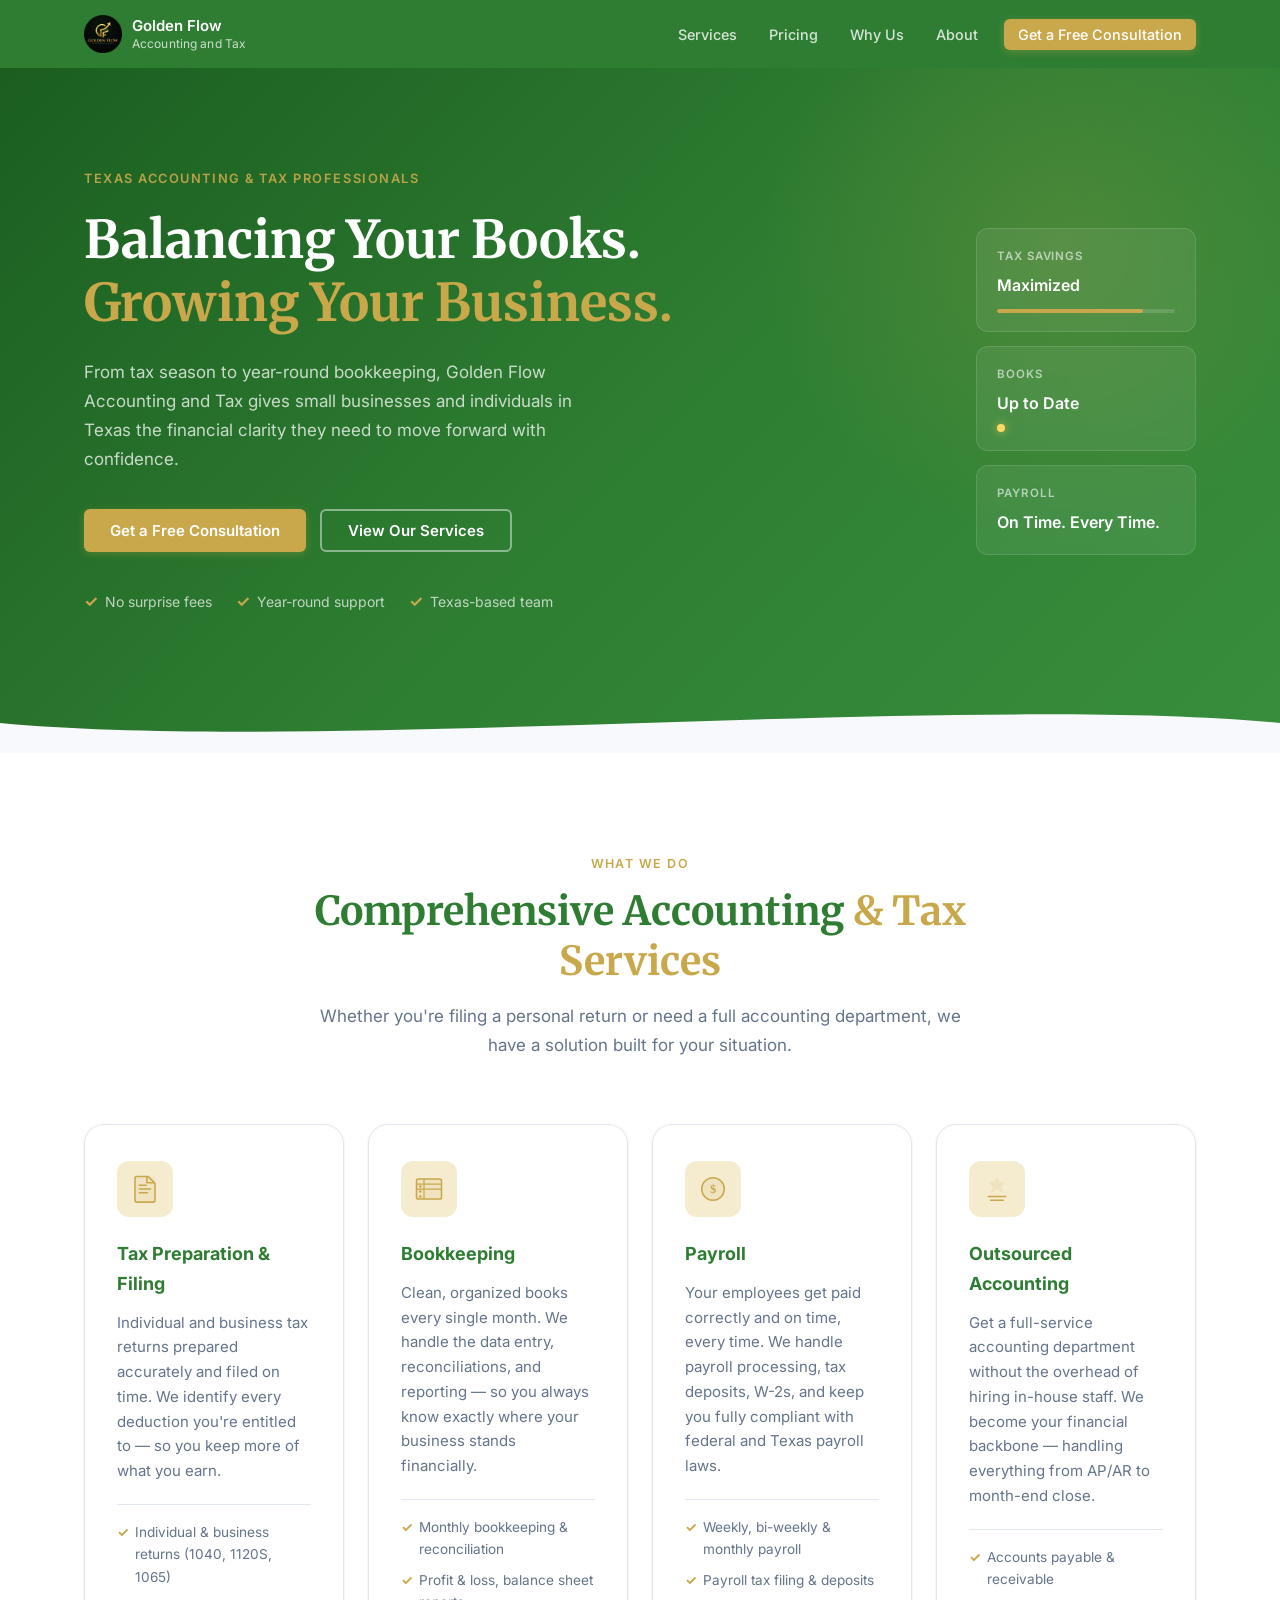
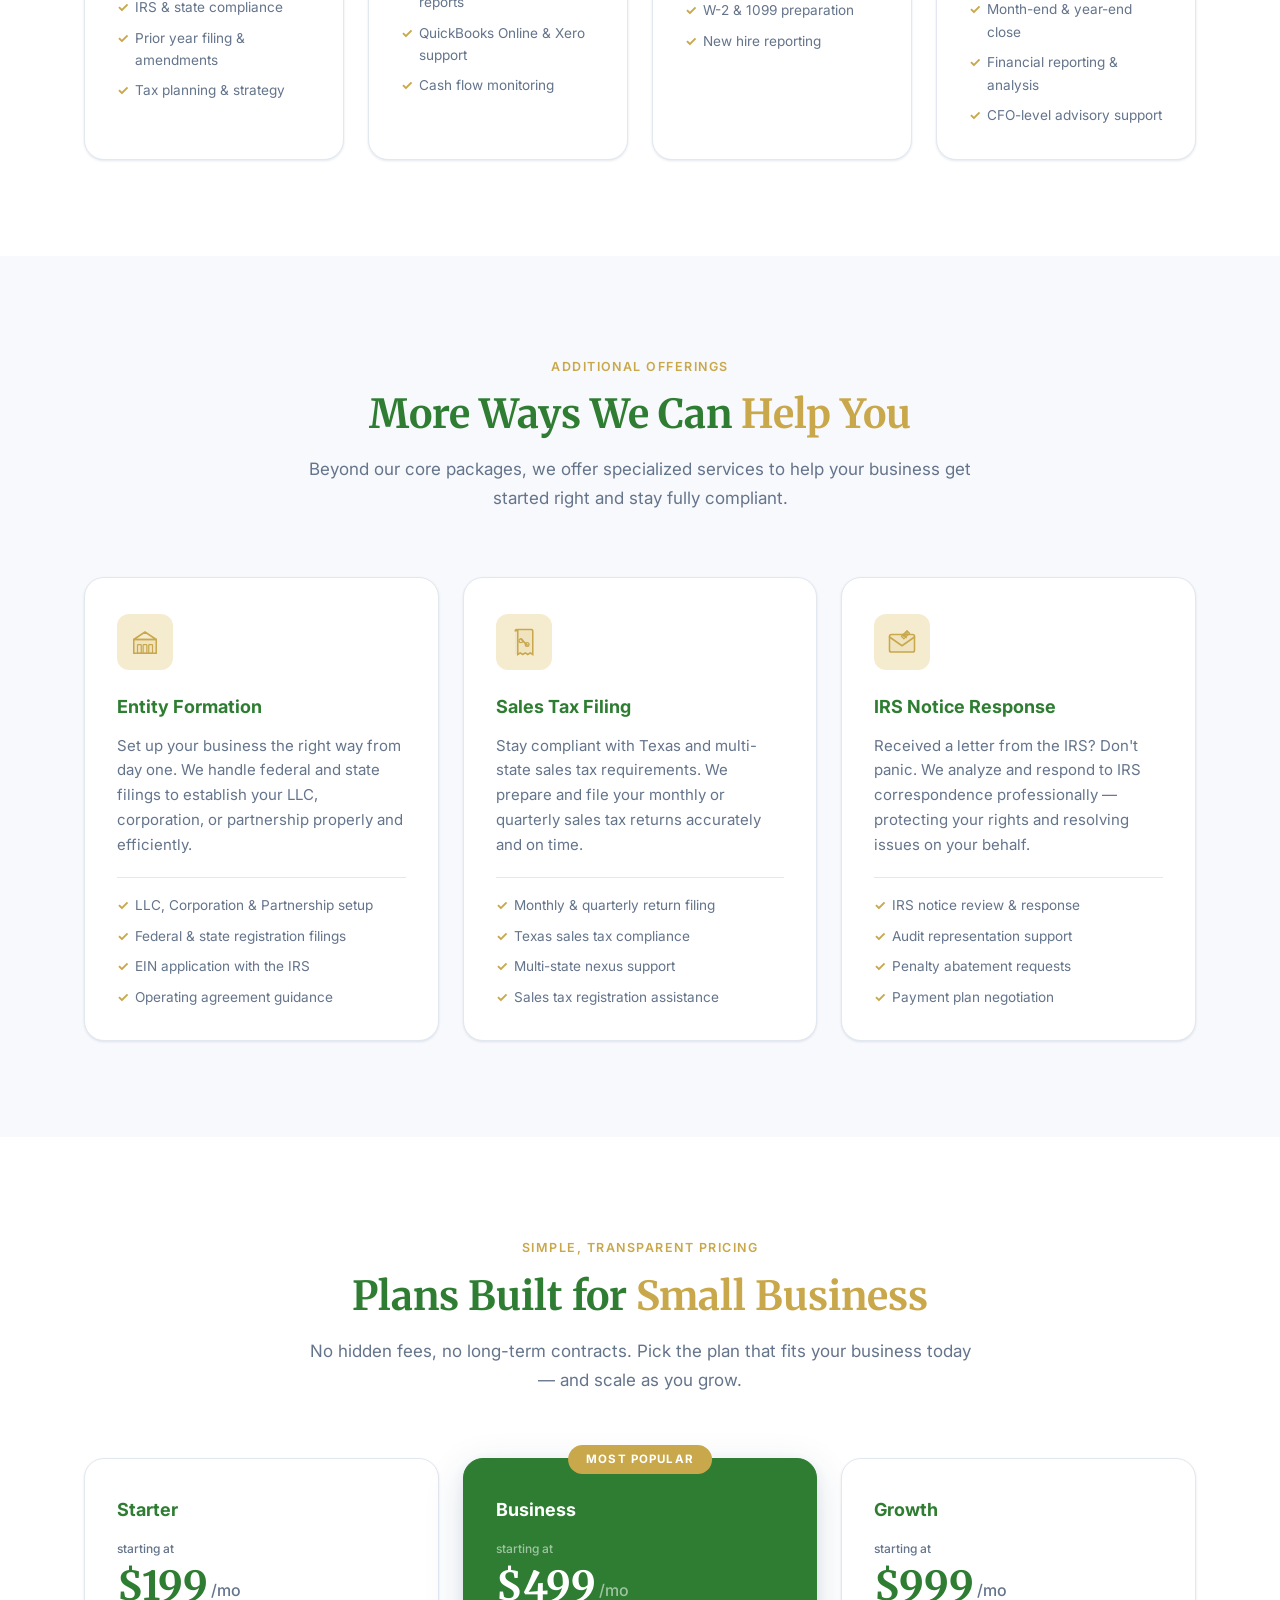
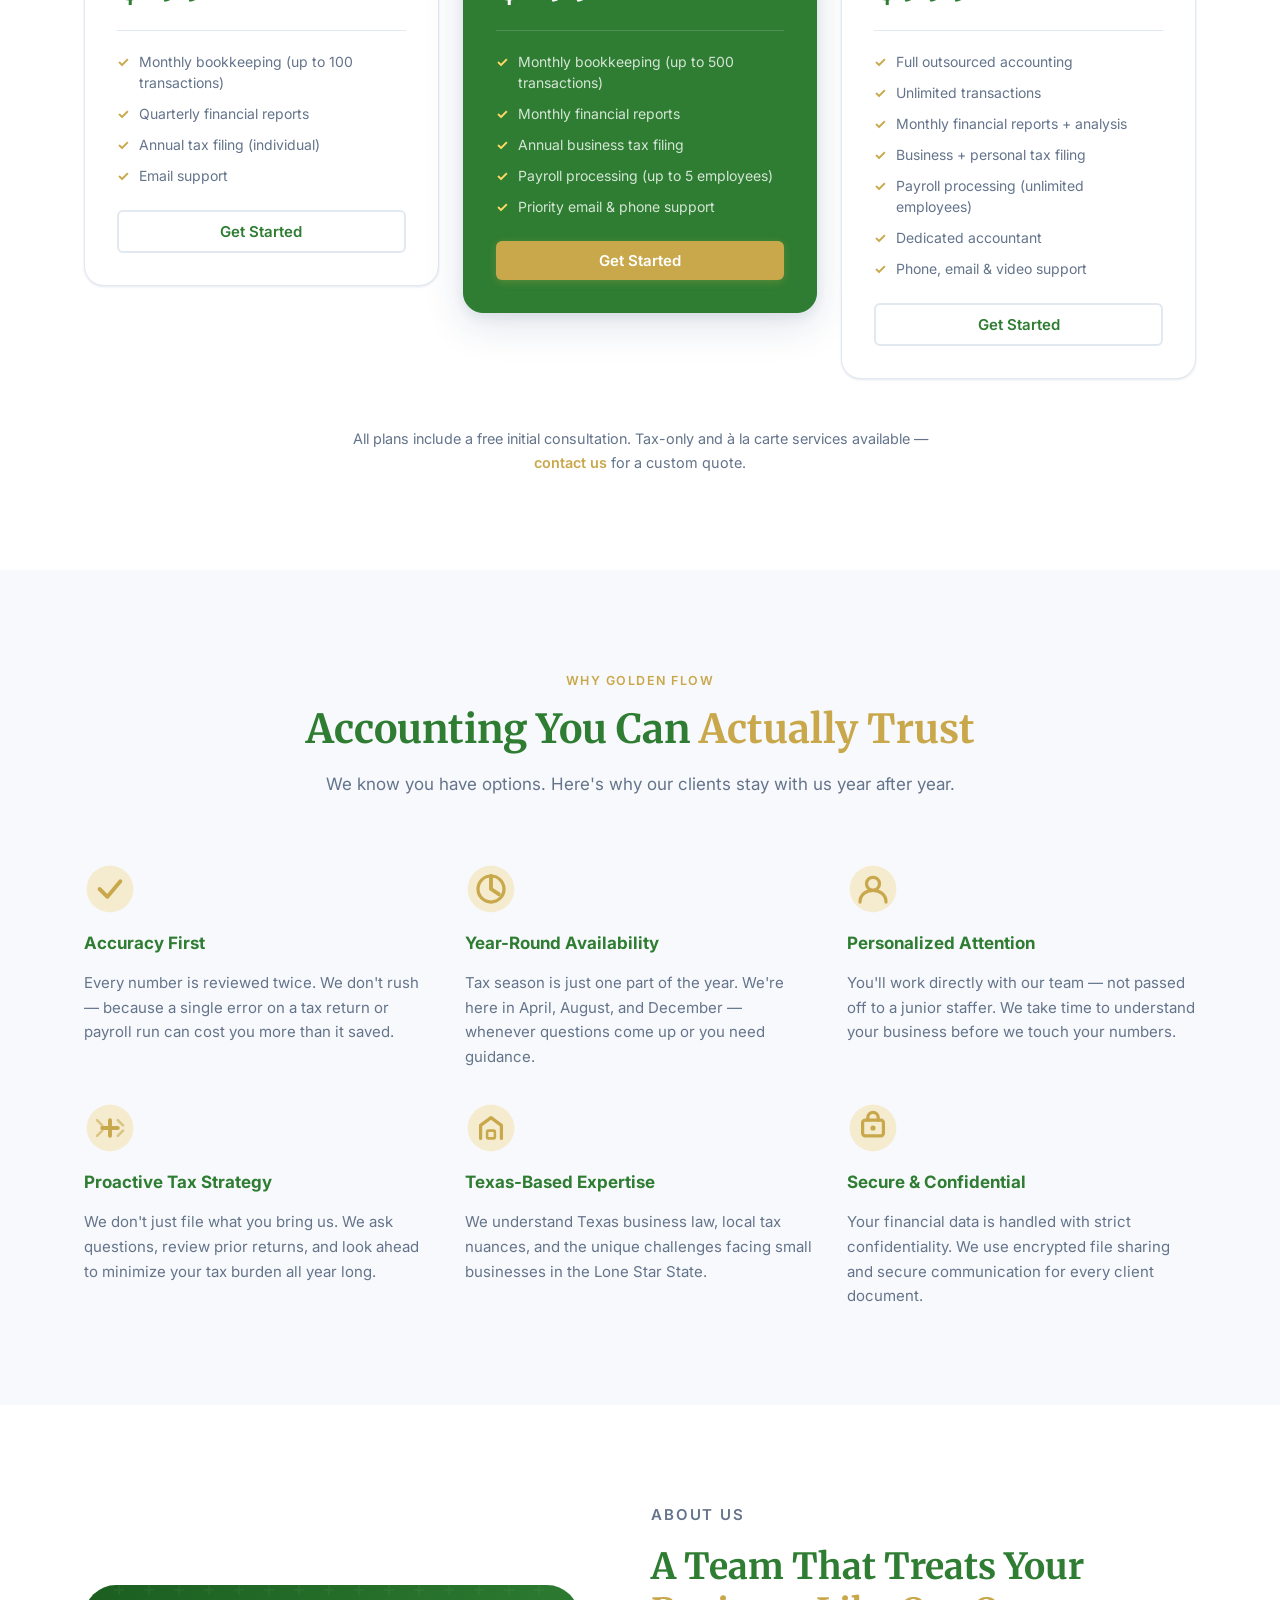
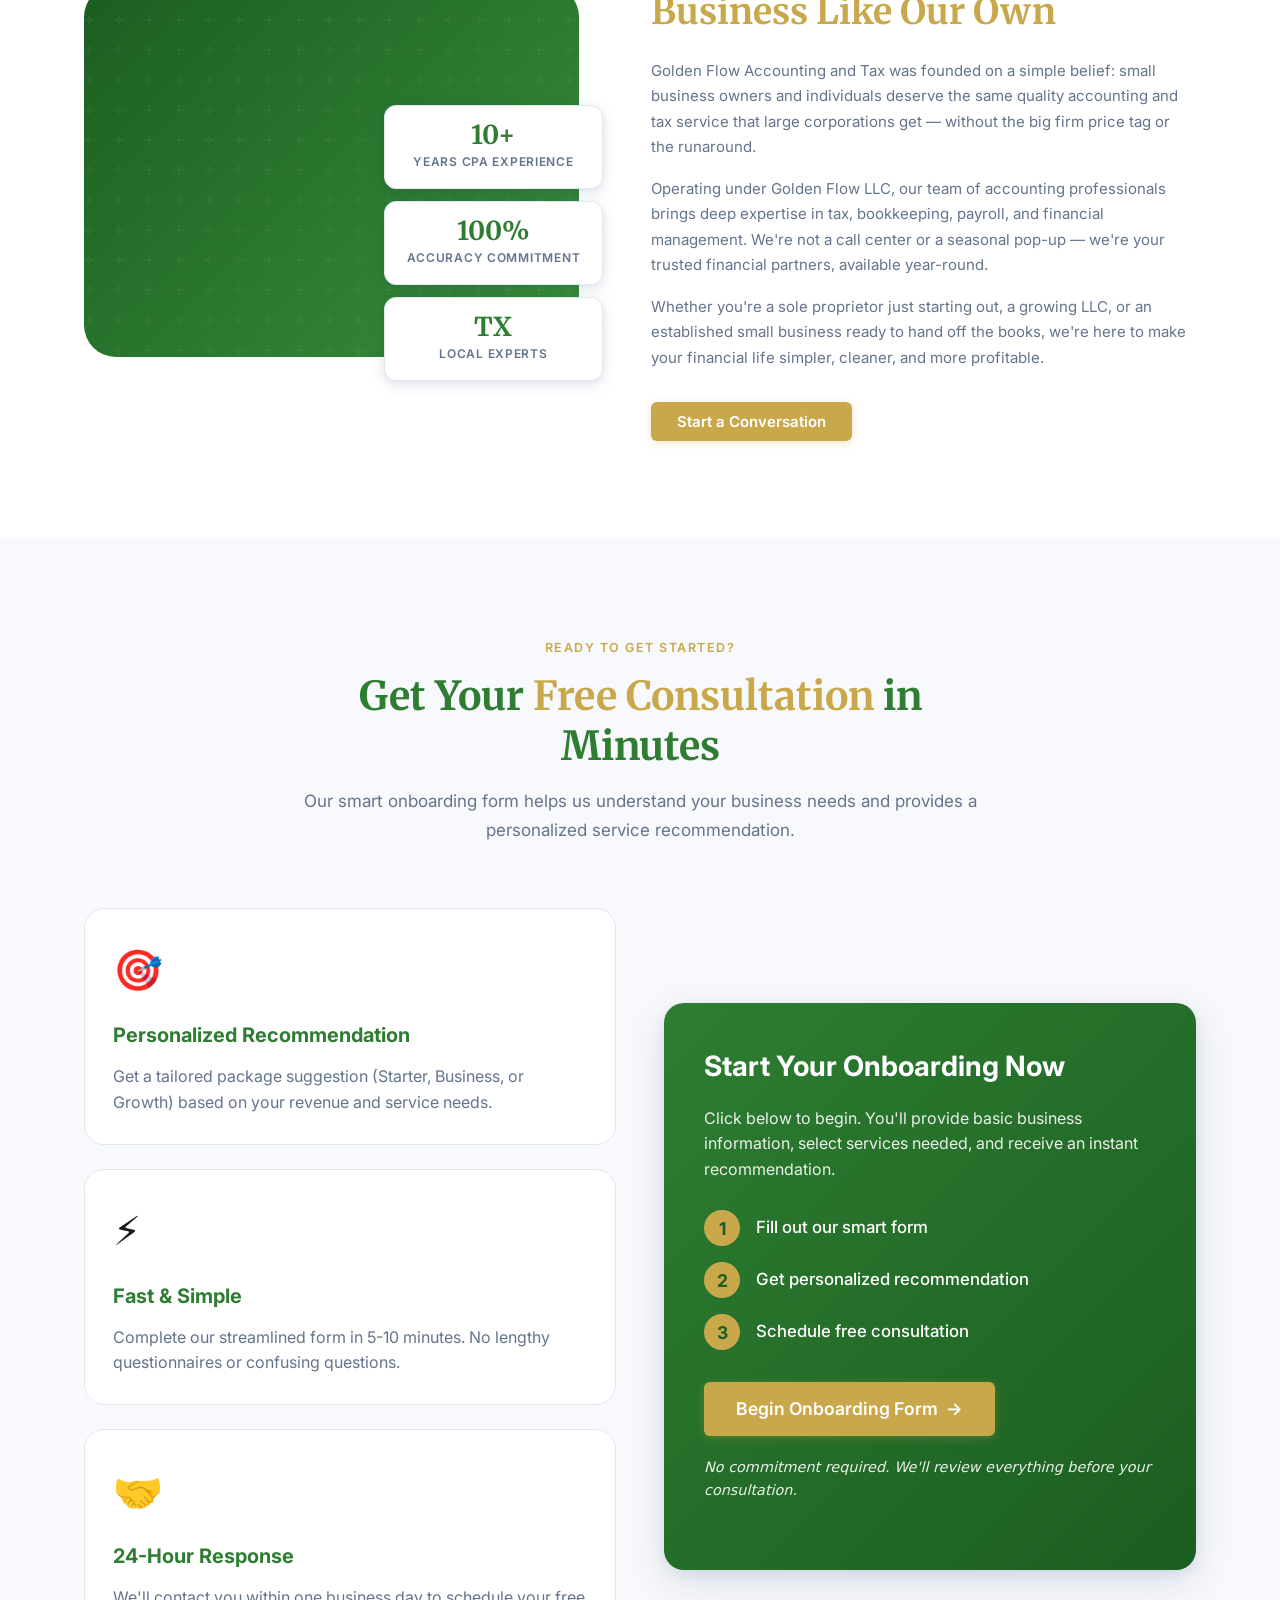
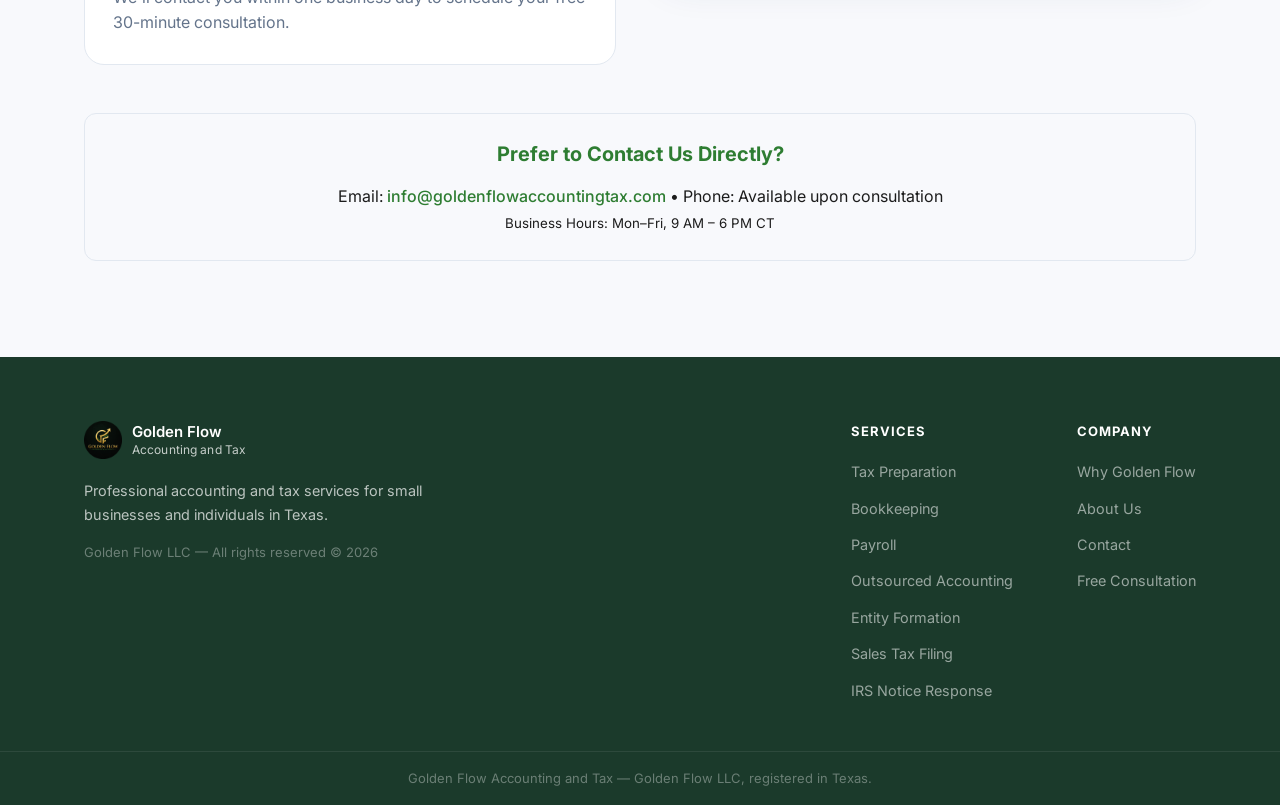
==== commit 8adc1b7e: "Fix critical issues from Claude Code audit CRITICAL FIXES: 1. Fixed broken CSS/asset paths in pages/" ====
--- a/index.html
+++ b/index.html
@@ -4,12 +4,35 @@
   <meta charset="UTF-8" />
   <meta name="viewport" content="width=device-width, initial-scale=1.0" />
   <meta name="description" content="Golden Flow Accounting and Tax — Professional tax preparation, bookkeeping, payroll, and outsourced accounting services for small businesses and individuals in Texas." />
+  <meta property="og:title" content="Golden Flow Accounting and Tax | Texas CPA & Tax Services" />
+  <meta property="og:description" content="Professional tax preparation, bookkeeping, and payroll for Texas small businesses." />
+  <meta property="og:type" content="website" />
+  <meta property="og:url" content="https://goldenflowaccountingtax.com/" />
+  <meta property="og:image" content="https://goldenflowaccountingtax.com/assets/images/logos/logo.png" />
+  <meta name="twitter:card" content="summary_large_image" />
+  <link rel="canonical" href="https://goldenflowaccountingtax.com/" />
   <title>Golden Flow Accounting and Tax | Texas CPA &amp; Tax Services</title>
   <link rel="stylesheet" href="css/style.css?v=202604101200" />
   <link rel="icon" href="assets/favicon/favicon.png" type="image/png" />
   <link rel="preconnect" href="https://fonts.googleapis.com" />
   <link rel="preconnect" href="https://fonts.gstatic.com" crossorigin />
   <link href="https://fonts.googleapis.com/css2?family=Inter:wght@300;400;500;600;700&family=Merriweather:wght@400;700&display=swap" rel="stylesheet" />
+  <script type="application/ld+json">
+{
+  "@context": "https://schema.org",
+  "@type": "AccountingService",
+  "name": "Golden Flow Accounting and Tax",
+  "description": "Professional accounting and tax services for Texas small businesses and individuals.",
+  "areaServed": "Texas",
+  "email": "info@goldenflowaccountingtax.com",
+  "openingHours": ["Mo-Fr 09:00-18:00", "Sa 10:00-14:00"],
+  "address": {
+    "@type": "PostalAddress",
+    "addressRegion": "TX",
+    "addressCountry": "US"
+  }
+}
+</script>
 </head>
 <body>
   <a href="#main-content" class="skip-link">Skip to main content</a>
@@ -413,8 +436,8 @@
           <div class="about-shape"></div>
           <div class="about-stats">
             <div class="stat">
-              <span class="stat-number">500+</span>
-              <span class="stat-label">Clients Served</span>
+              <span class="stat-number">10+</span>
+              <span class="stat-label">Years CPA Experience</span>
             </div>
             <div class="stat">
               <span class="stat-number">100%</span>
@@ -601,49 +624,7 @@
     }, { threshold: 0.12 });
     revealEls.forEach(el => { el.classList.add('reveal'); revealObserver.observe(el); });
 
-    // ── Contact form (client-side demo — wire up to Formspree or backend)
-    const form = document.getElementById('contactForm');
-    const successMsg = document.getElementById('formSuccess');
-    const submitBtn = document.getElementById('submitBtn');
-
-    function validateField(input) {
-      const error = input.parentElement.querySelector('.field-error');
-      if (!error) return true;
-      if (!input.checkValidity()) {
-        const msg = input.type === 'email' ? 'Please enter a valid email address.'
-          : 'This field is required.';
-        error.textContent = msg;
-        input.setAttribute('aria-invalid', 'true');
-        return false;
-      }
-      error.textContent = '';
-      input.removeAttribute('aria-invalid');
-      return true;
-    }
-
-    form.querySelectorAll('[required]').forEach(input => {
-      input.addEventListener('blur', () => validateField(input));
-    });
-
-    form.addEventListener('submit', e => {
-      e.preventDefault();
-      let valid = true;
-      form.querySelectorAll('[required]').forEach(input => {
-        if (!validateField(input)) valid = false;
-      });
-      if (!valid) return;
-
-      // Simulate submission — replace this block with your actual form handler
-      submitBtn.disabled = true;
-      submitBtn.querySelector('.btn-text').textContent = 'Sending…';
-      setTimeout(() => {
-        form.reset();
-        form.hidden = true;
-        successMsg.hidden = false;
-        submitBtn.disabled = false;
-        submitBtn.querySelector('.btn-text').textContent = 'Send My Request';
-      }, 800);
-    });
+
   </script>
 
 </body>
--- a/css/style.css
+++ b/css/style.css
@@ -10,7 +10,6 @@
   --color-accent:        #C9A84C;   /* Warm gold */
   --color-accent-dark:   #A8892E;
   --color-accent-light:  #F5ECD0;
-  --color-gold:          #C9A84C;   /* Gold highlight */
   --color-text:          #1C1C1C;
   --color-text-muted:    #64748B;
   --color-border:        #E2E8F0;
@@ -75,7 +74,6 @@
   color: inherit;
   border: none;
   background: transparent;
-  outline: none;
 }
 button { cursor: pointer; }
 
